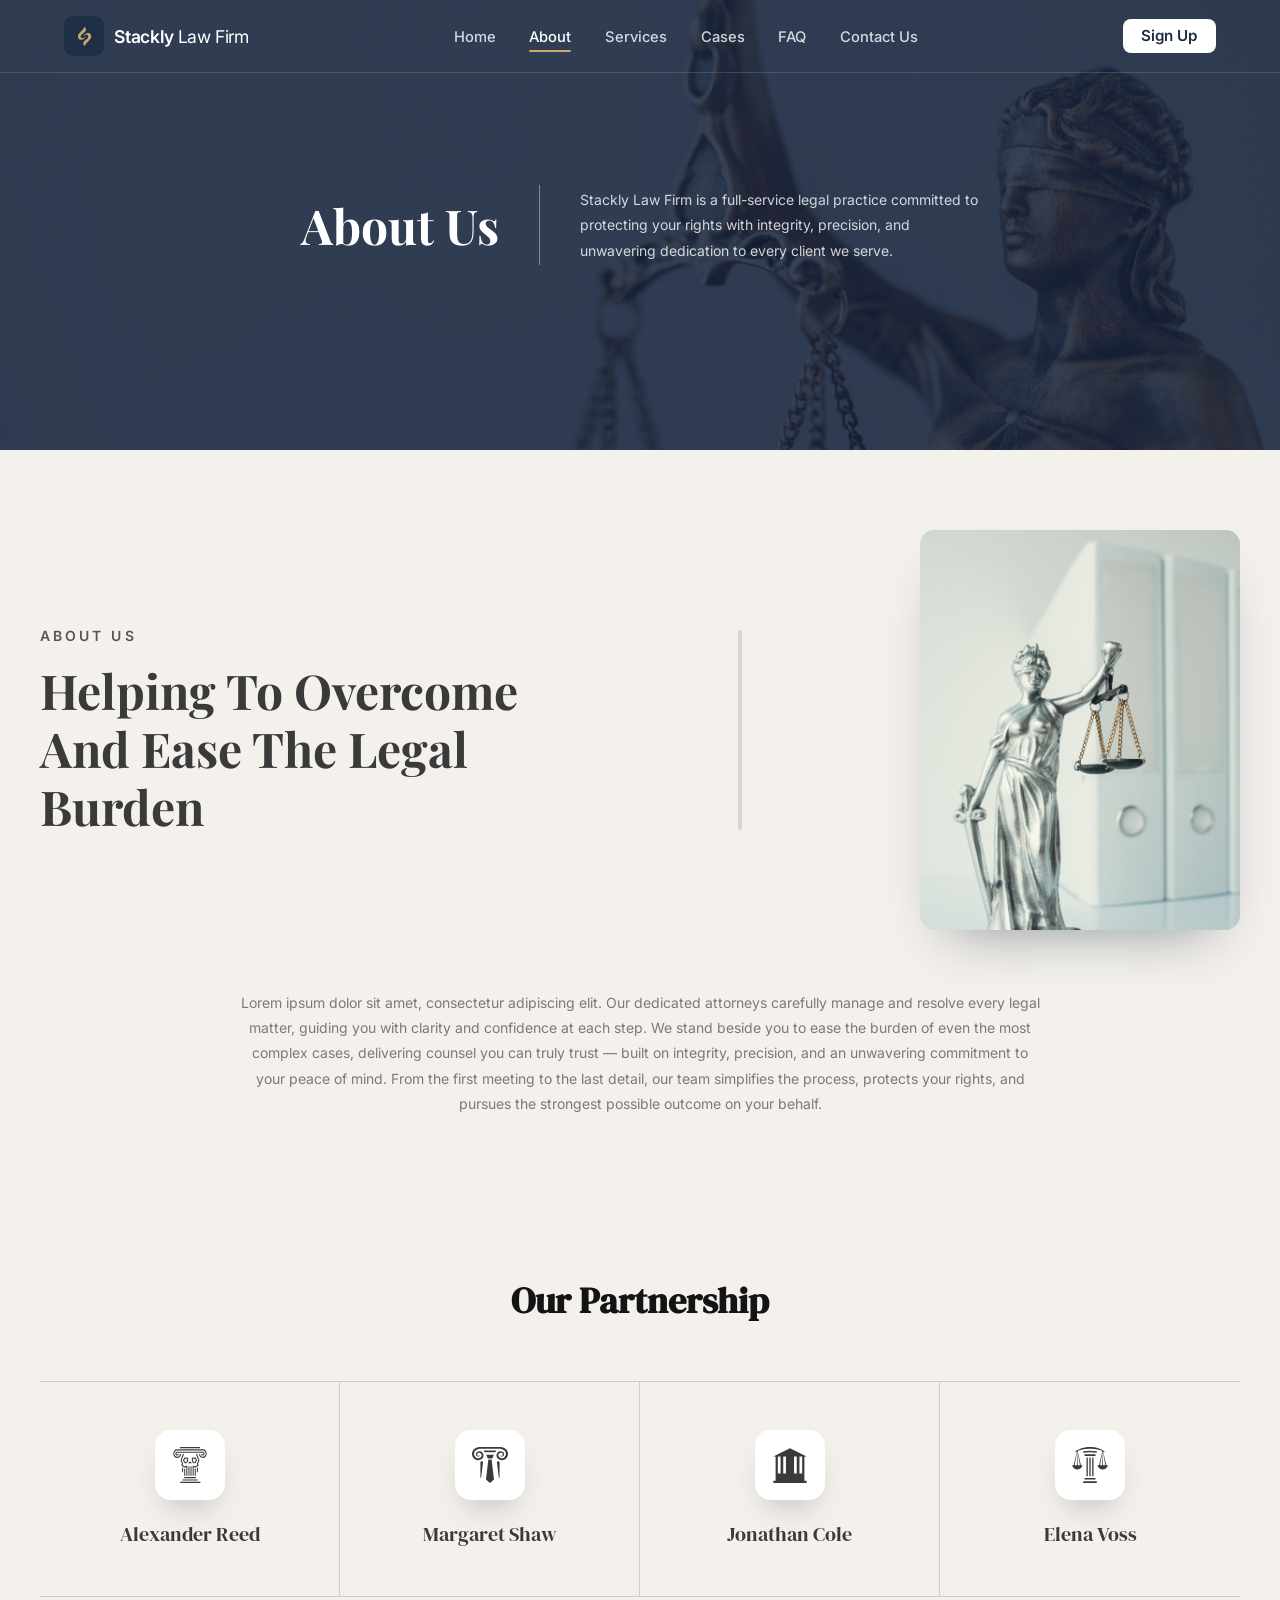
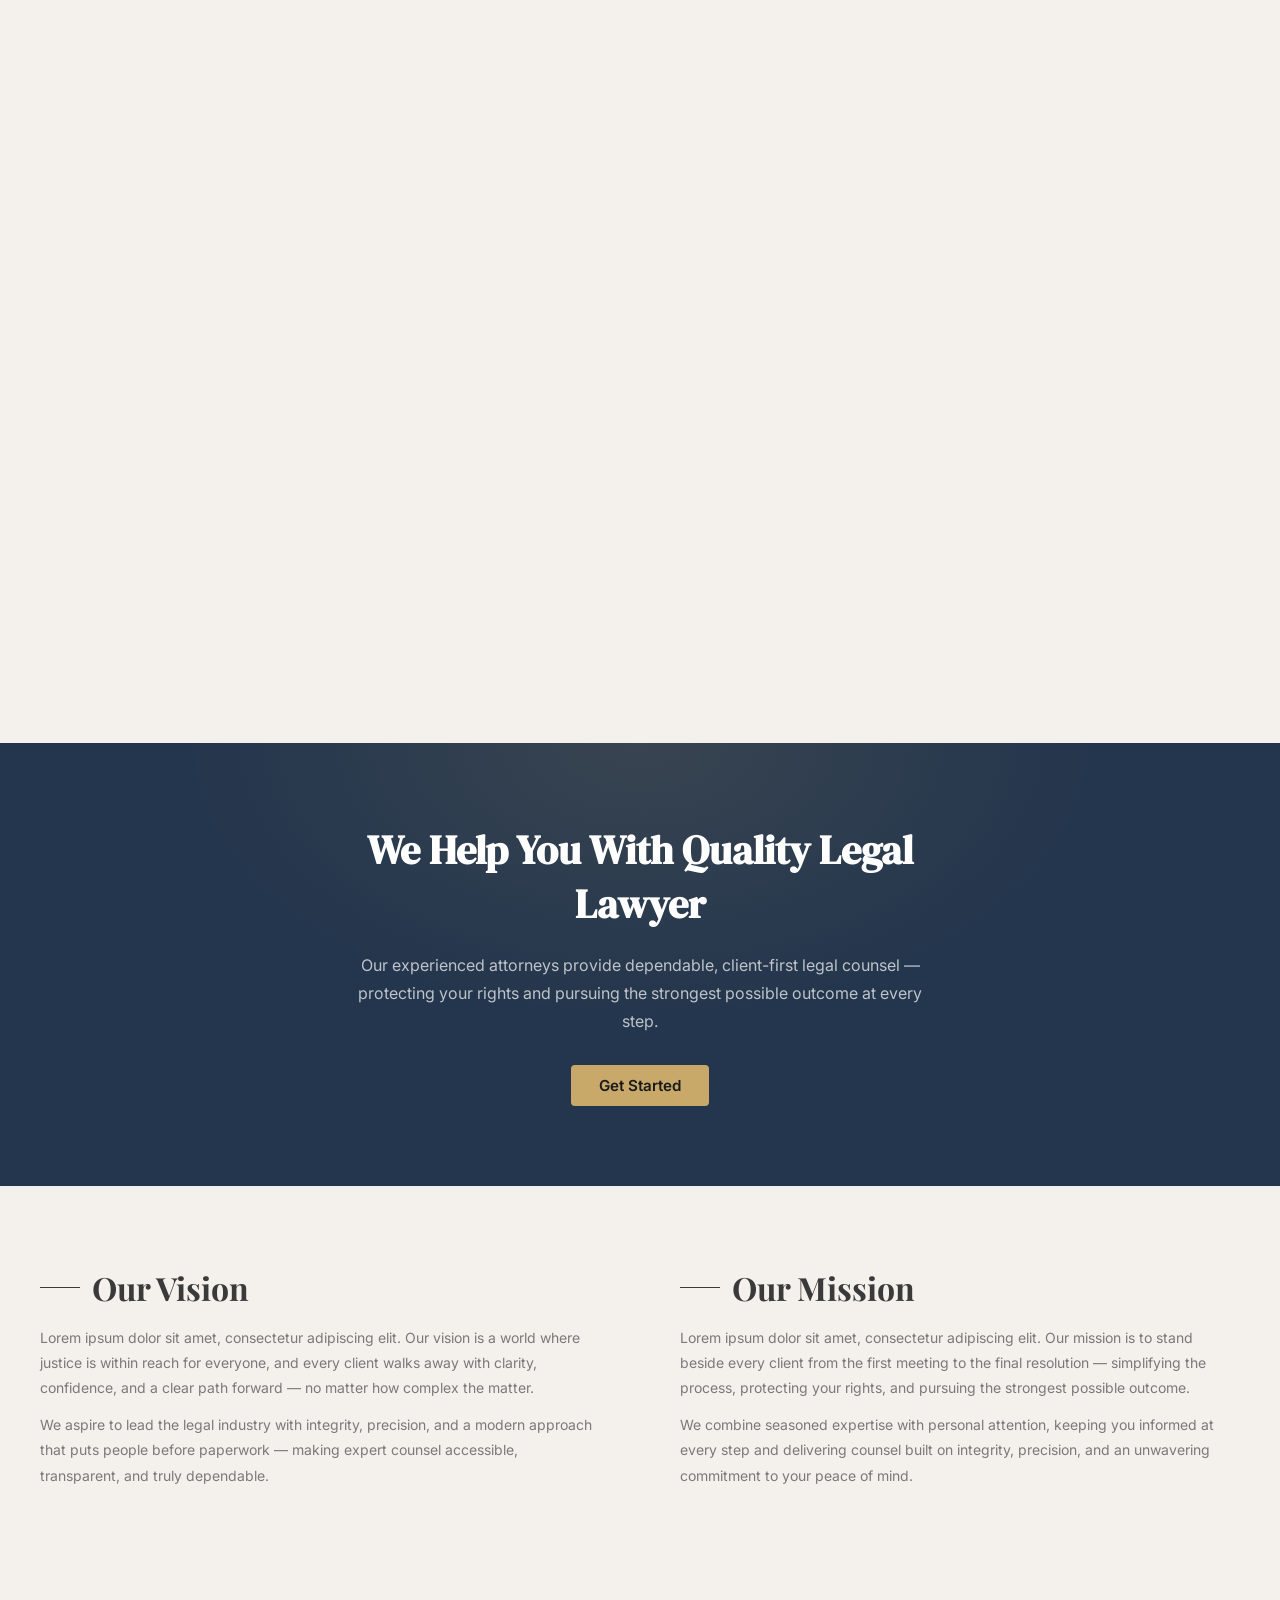
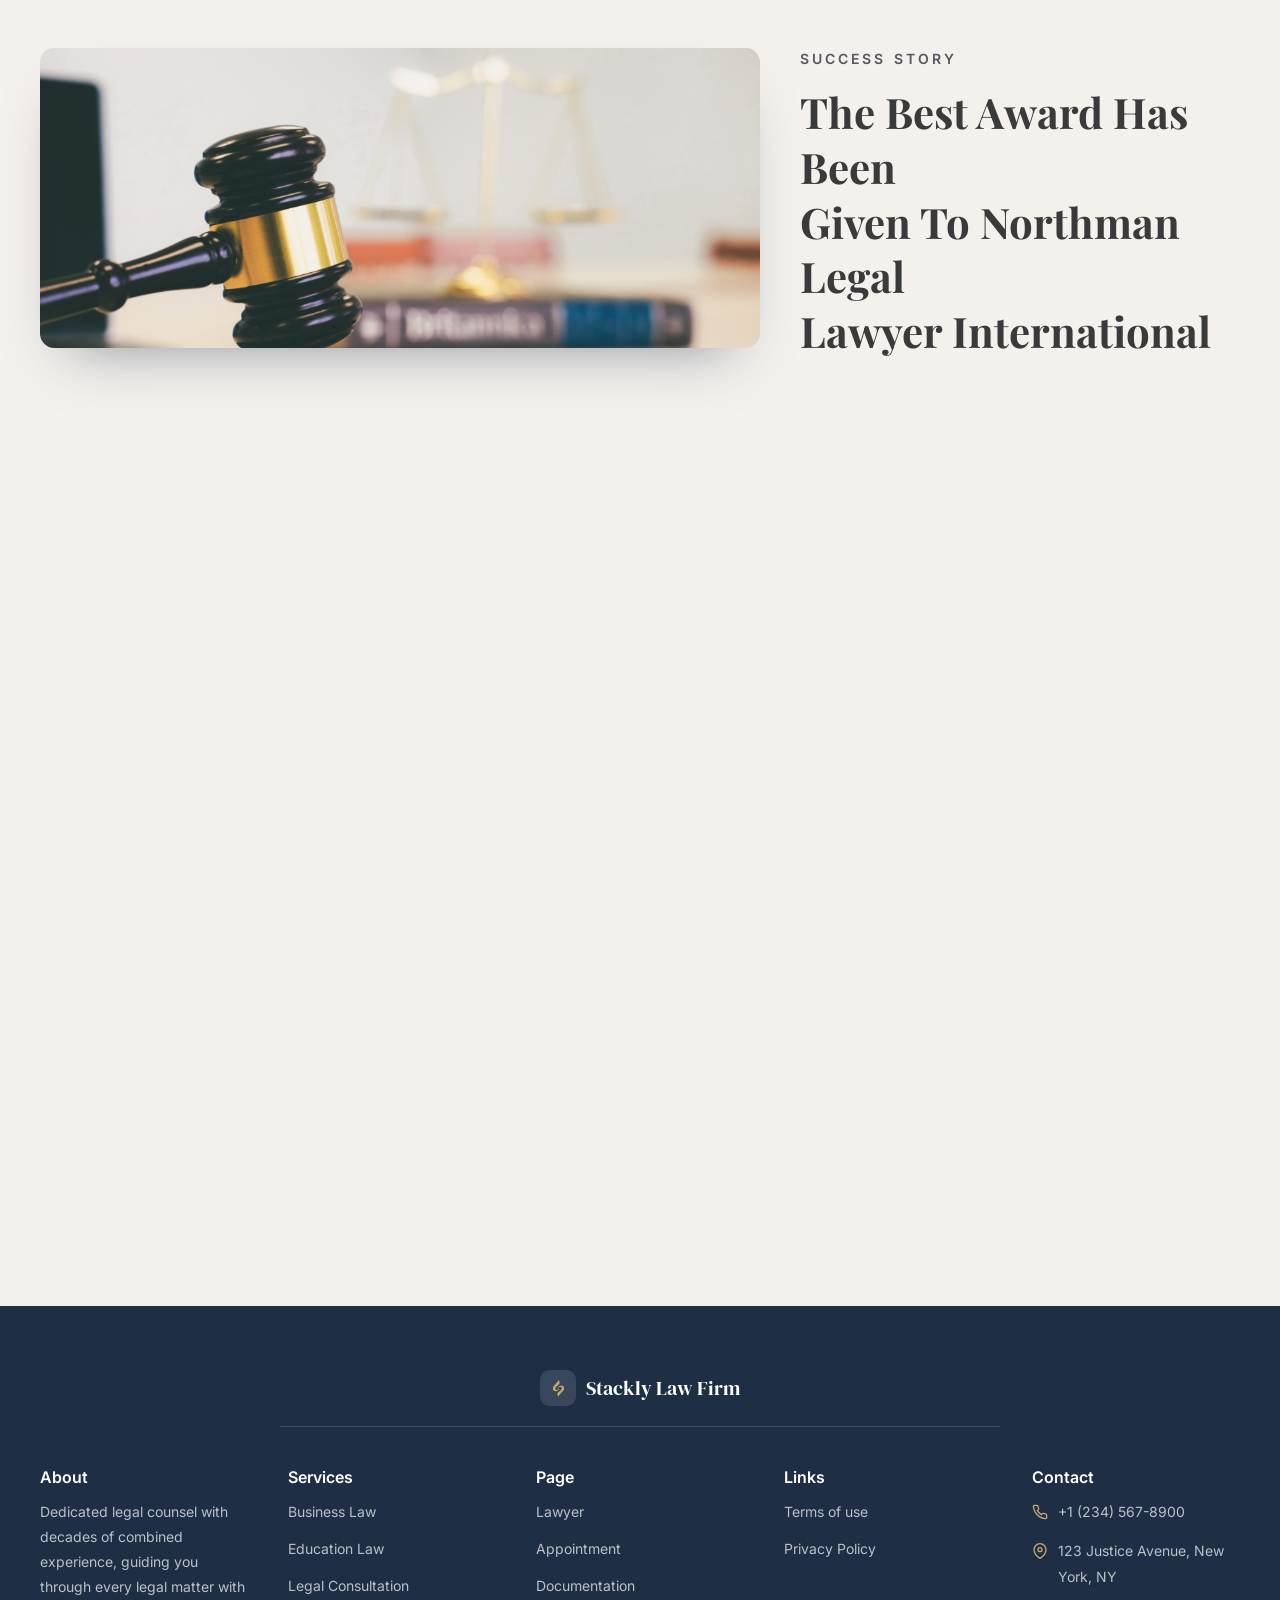
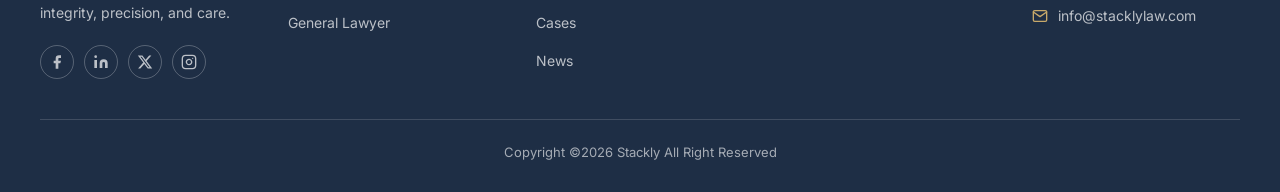
==== about.html @ 325bd368 "first commit" ====
<!DOCTYPE html>
<html lang="en">
  <head>
    <meta charset="UTF-8" />
    <meta name="viewport" content="width=device-width, initial-scale=1.0" />
    <title>About Us | Stackly Law Firm</title>
    <meta
      name="description"
      content="Learn more about Stackly Law Firm — dedicated legal counsel protecting your rights with integrity and precision."
    />
    <link rel="preconnect" href="https://fonts.googleapis.com" />
    <link rel="preconnect" href="https://fonts.gstatic.com" crossorigin />
    <link
      href="https://fonts.googleapis.com/css2?family=DM+Serif+Display&family=Inter:wght@400;500;600&family=Playfair+Display:wght@700&display=swap"
      rel="stylesheet"
    />
    <link rel="stylesheet" href="styles.css" />
  </head>
  <body>
    <section class="about-hero">
      <header class="navbar about-nav" id="navbar">
        <nav class="nav-inner" aria-label="Main navigation">
          <a href="index.html" class="brand">
            <span class="brand-icon" aria-hidden="true">
              <span class="logo-img"></span>
            </span>
            <span class="brand-text"
              >Stackly <span class="brand-text-light">Law Firm</span></span
            >
          </a>

          <ul class="nav-links">
            <li><a href="index.html" class="nav-link">Home</a></li>
            <li><a href="about.html" class="nav-link is-active">About</a></li>
            <li>
              <a href="services.html" class="nav-link">Services</a>
            </li>
            <li><a href="cases.html" class="nav-link">Cases</a></li>
            <li><a href="faq.html" class="nav-link">FAQ</a></li>
            <li>
              <a href="contact.html" class="nav-link">Contact Us</a>
            </li>
          </ul>

          <div class="nav-actions">
            <a href="signup.html" class="btn btn-cta about-nav-btn"
              ><span class="btn-label">Sign Up</span></a
            >
            <button
              class="nav-toggle about-toggle"
              id="navToggle"
              aria-label="Open menu"
              aria-expanded="false"
              aria-controls="fullscreenMenu"
            >
              <span></span>
              <span></span>
              <span></span>
            </button>
          </div>
        </nav>
      </header>

      <!-- Premium Fullscreen Mobile Menu -->
      <div class="fs-menu" id="fullscreenMenu" aria-hidden="true" role="dialog" aria-label="Navigation menu">
        <div class="fs-menu__backdrop"></div>
        <div class="fs-menu__panel">
          <div class="fs-menu__header">
            <a href="index.html" class="fs-menu__brand">
              <span class="brand-icon" aria-hidden="true">
                <span class="logo-img"></span>
              </span>
              <span class="brand-text">Stackly <span class="brand-text-light">Law Firm</span></span>
            </a>
            <button class="fs-menu__close" id="fsMenuClose" aria-label="Close menu">
              <svg viewBox="0 0 24 24" fill="none" stroke="currentColor" stroke-width="1.8" stroke-linecap="round" stroke-linejoin="round" aria-hidden="true">
                <line x1="18" y1="6" x2="6" y2="18"/>
                <line x1="6" y1="6" x2="18" y2="18"/>
              </svg>
            </button>
          </div>

          <nav class="fs-menu__nav" aria-label="Mobile navigation">
            <ul class="fs-menu__links">
              <li><a href="index.html" class="fs-menu__link" data-index="0">Home</a></li>
              <li><a href="about.html" class="fs-menu__link is-active" data-index="1">About</a></li>
              <li><a href="services.html" class="fs-menu__link" data-index="2">Services</a></li>
              <li><a href="cases.html" class="fs-menu__link" data-index="3">Cases</a></li>
              <li><a href="faq.html" class="fs-menu__link" data-index="4">FAQ</a></li>
              <li><a href="contact.html" class="fs-menu__link" data-index="5">Contact</a></li>
            </ul>
          </nav>

          <div class="fs-menu__bottom">
            <a href="contact.html" class="fs-menu__cta">
              <span class="fs-menu__cta-text">Get Consultation</span>
              <svg viewBox="0 0 24 24" fill="none" stroke="currentColor" stroke-width="2" stroke-linecap="round" stroke-linejoin="round" aria-hidden="true">
                <line x1="4" y1="12" x2="20" y2="12"/>
                <polyline points="13 5 20 12 13 19"/>
              </svg>
            </a>

            <div class="fs-menu__info">
              <div class="fs-menu__info-block">
                <span class="fs-menu__info-label">Location</span>
                <span class="fs-menu__info-value">Stackly, Salem, Tamil Nadu</span>
              </div>
              <div class="fs-menu__info-block">
                <span class="fs-menu__info-label">Email</span>
                <a href="mailto:info@stackly.com" class="fs-menu__info-value fs-menu__info-link">info@stackly.com</a>
              </div>
              <div class="fs-menu__info-block">
                <span class="fs-menu__info-label">Working Hours</span>
                <span class="fs-menu__info-value">Mon – Sat : 9:00 AM – 7:00 PM</span>
                <span class="fs-menu__info-value fs-menu__info-muted">Sunday : Closed</span>
              </div>
            </div>

            <div class="fs-menu__social">
              <a href="404.html" class="fs-menu__social-link" aria-label="LinkedIn">
                <svg viewBox="0 0 24 24" fill="currentColor"><path d="M20.447 20.452h-3.554v-5.569c0-1.328-.027-3.037-1.852-3.037-1.853 0-2.136 1.445-2.136 2.939v5.667H9.351V9h3.414v1.561h.046c.477-.9 1.637-1.85 3.37-1.85 3.601 0 4.267 2.37 4.267 5.455v6.286zM5.337 7.433a2.062 2.062 0 01-2.063-2.065 2.064 2.064 0 112.063 2.065zm1.782 13.019H3.555V9h3.564v11.452zM22.225 0H1.771C.792 0 0 .774 0 1.729v20.542C0 23.227.792 24 1.771 24h20.451C23.2 24 24 23.227 24 22.271V1.729C24 .774 23.2 0 22.222 0h.003z"/></svg>
              </a>
              <a href="404.html" class="fs-menu__social-link" aria-label="Instagram">
                <svg viewBox="0 0 24 24" fill="currentColor"><path d="M12 2.163c3.204 0 3.584.012 4.85.07 3.252.148 4.771 1.691 4.919 4.919.058 1.265.069 1.645.069 4.849 0 3.205-.012 3.584-.069 4.849-.149 3.225-1.664 4.771-4.919 4.919-1.266.058-1.644.07-4.85.07-3.204 0-3.584-.012-4.849-.07-3.26-.149-4.771-1.699-4.919-4.92-.058-1.265-.07-1.644-.07-4.849 0-3.204.013-3.583.07-4.849.149-3.227 1.664-4.771 4.919-4.919 1.266-.057 1.645-.069 4.849-.069zM12 0C8.741 0 8.333.014 7.053.072 2.695.272.273 2.69.073 7.052.014 8.333 0 8.741 0 12c0 3.259.014 3.668.072 4.948.2 4.358 2.618 6.78 6.98 6.98C8.333 23.986 8.741 24 12 24c3.259 0 3.668-.014 4.948-.072 4.354-.2 6.782-2.618 6.979-6.98.059-1.28.073-1.689.073-4.948 0-3.259-.014-3.667-.072-4.947-.196-4.354-2.617-6.78-6.979-6.98C15.668.014 15.259 0 12 0zm0 5.838a6.162 6.162 0 100 12.324 6.162 6.162 0 000-12.324zM12 16a4 4 0 110-8 4 4 0 010 8zm6.406-11.845a1.44 1.44 0 100 2.881 1.44 1.44 0 000-2.881z"/></svg>
              </a>
              <a href="404.html" class="fs-menu__social-link" aria-label="Twitter">
                <svg viewBox="0 0 24 24" fill="currentColor"><path d="M18.244 2.25h3.308l-7.227 8.26 8.502 11.24H16.17l-5.214-6.817L4.99 21.75H1.68l7.73-8.835L1.254 2.25H8.08l4.713 6.231zm-1.161 17.52h1.833L7.084 4.126H5.117z"/></svg>
              </a>
              <a href="404.html" class="fs-menu__social-link" aria-label="Facebook">
                <svg viewBox="0 0 24 24" fill="currentColor"><path d="M24 12.073c0-6.627-5.373-12-12-12s-12 5.373-12 12c0 5.99 4.388 10.954 10.125 11.854v-8.385H7.078v-3.47h3.047V9.43c0-3.007 1.792-4.669 4.533-4.669 1.312 0 2.686.235 2.686.235v2.953H15.83c-1.491 0-1.956.925-1.956 1.874v2.25h3.328l-.532 3.47h-2.796v8.385C19.612 23.027 24 18.062 24 12.073z"/></svg>
              </a>
            </div>
          </div>
        </div>
      </div>
      </header>

      <div class="about-hero-content">
        <div class="about-hero-inner">
          <h1 class="about-hero-title">About Us</h1>

          <span class="about-hero-divider" aria-hidden="true"></span>

          <p class="about-hero-text">
            Stackly Law Firm is a full-service legal practice committed to
            protecting your rights with integrity, precision, and unwavering
            dedication to every client we serve.
          </p>
        </div>
      </div>
    </section>

    <section class="about-page">
      <div class="about-page-container">
        <div class="about-page-top">
          <div class="about-page-left">
            <span class="about-page-label reveal">About Us</span>
            <h2 class="about-page-title reveal">
              Helping To Overcome And Ease The Legal Burden
            </h2>
          </div>

          <span class="about-page-divider" aria-hidden="true"></span>

          <figure class="about-page-image reveal">
            <img
              src="images/home-about-img.jpg"
              alt="Lady Justice statue holding scales and a sword"
            />
          </figure>
        </div>

        <p class="about-page-text reveal">
          Lorem ipsum dolor sit amet, consectetur adipiscing elit. Our dedicated
          attorneys carefully manage and resolve every legal matter, guiding you
          with clarity and confidence at each step. We stand beside you to ease
          the burden of even the most complex cases, delivering counsel you can
          truly trust — built on integrity, precision, and an unwavering
          commitment to your peace of mind. From the first meeting to the last
          detail, our team simplifies the process, protects your rights, and
          pursues the strongest possible outcome on your behalf.
</p>
      </div>
    </section>


    <section class="partners" id="partners">
        <div class="partners-container">
          <h2 class="partners-title reveal">Our Partnership</h2>

          <div class="partners-grid">
            <div class="partner reveal">
              <div class="partner-icon">
                <div class="icon-wrapper">
<svg viewBox="0 0 160 172" xmlns="http://www.w3.org/2000/svg" aria-hidden="true">
                  <path d="M66.0846 66.1913L66.1853 56.5403L56.5136 56.0471L51.7586 63.2648L56.7139 72.706H60.9311L66.0846 66.1913ZM89.0167 67.2502L88.8512 51.3821L105.918 50.5118L114.092 62.9218L106.113 78.1281H96.8281L89.6124 69.0075L89.0167 67.2502ZM93.8151 56.5403L93.9153 66.1913L99.0698 72.7054H103.292L108.244 63.2695L103.487 56.0471L93.8151 56.5403ZM84.4793 80.1718L80.0002 75.4486L75.5216 80.1724L72.1138 76.2754L78.2968 69.7548H81.7035L87.8876 76.2748L84.4793 80.1718ZM113.565 32.9377C114.99 36.6921 118.17 45.0266 121.583 53.6409C126.479 65.9974 124.422 68.9486 120.299 74.8611C119.891 75.4456 119.475 76.0414 119.364 76.2047C116.56 80.3186 120.883 84.7536 120.896 84.766L120.434 89.0549L105.503 98.6505L97.5561 95.3357V137.057H92.6281V91.4168L95.9582 88.8858L105.039 92.6721L115.484 85.9593C113.731 83.0229 111.959 78.0657 115.437 72.9641C115.976 72.1721 116.193 71.8615 116.391 71.5786C119.342 67.3457 120.814 65.2331 117.078 55.8007C112.312 43.7743 108.249 32.9689 108.237 32.9377H113.565ZM37.1526 32.9377C36.1268 50.3745 16.7615 58.4956 5.45607 46.0584C-6.18197 33.2547 1.99792 11.1448 18.6732 11.1448V16.5675C6.36935 16.5675 0.403293 32.8328 8.94153 42.2256C17.1445 51.2502 31.1956 45.5587 32.2096 32.9377H37.1526ZM127.79 32.9377C128.805 45.5587 142.856 51.2502 151.059 42.2256C159.597 32.8333 153.632 16.5675 141.327 16.5675V11.1448C158.003 11.1448 166.182 33.2559 154.543 46.0584C143.239 58.4956 123.874 50.3739 122.848 32.9377H127.79ZM47.1119 120.793H42.1839V99.5651H47.1119V120.793ZM117.817 120.793H112.889V99.5651H117.817V120.793ZM57.2421 137.057H52.3136V103.431H57.2421V137.057ZM107.687 137.057H102.758V103.431H107.687V137.057ZM67.3728 91.4168V137.057H62.4437V95.3357L54.4963 98.6505L39.5667 89.0549L39.1045 84.766C39.1162 84.7536 43.44 80.318 40.6359 76.2047C40.5239 76.0414 40.1093 75.4456 39.7012 74.8611C35.5793 68.9486 33.5214 65.9974 38.4178 53.6409C41.8309 45.0266 45.0111 36.6921 46.4348 32.9377H51.7629C51.7511 32.9689 47.6882 43.7743 42.9226 55.8007C39.1853 65.2331 40.6589 67.3457 43.6098 71.5786C43.8075 71.8615 44.0233 72.1721 44.5633 72.9641C48.0412 78.0657 46.2698 83.0229 44.5167 85.9593L54.9607 92.6721L64.0416 88.8858L67.3728 91.4168ZM77.503 137.057H72.5739V91.4168H77.503V137.057ZM87.4259 137.057H82.4974V91.4168H87.4259V137.057ZM79.9996 22.2902H141.398C148.885 22.2902 152.712 32.293 147.376 38.173L147.381 38.1777C142.446 43.6069 134.012 40.4571 133.027 32.9377H138.084C138.968 35.5848 142.068 36.3556 143.896 34.3443C144.182 34.3443 146.074 31.2458 143.896 28.8497C143.258 28.1467 142.373 27.7117 141.398 27.7117L18.6014 27.7129C13.9515 27.7129 13.9515 35.4817 18.6014 35.4817C20.1039 35.4817 21.4136 34.4445 21.9166 32.9377H26.9736C25.987 40.4571 17.5548 43.6069 12.6198 38.1777C7.30191 32.3283 11.0906 22.2902 18.6014 22.2902H79.9996ZM82.4642 154.861H116.658V160.284H43.342V154.861H82.4642ZM80.0002 11.1448H141.327V16.5675H18.6732V11.1448H80.0002ZM82.4642 143.715H107.687V149.138H52.3141V143.715H82.4642ZM80.0002 -9.15527e-05H128.239V5.42264H31.7618V-9.15527e-05H80.0002ZM33.2182 171.428H129.696V166.006H81.4577H33.2182V171.428ZM71.1218 53.9827L70.9831 67.2502L70.3863 69.0075L63.1717 78.1281H53.8819L45.9045 62.926L54.0823 50.5118L71.1486 51.3821L71.1218 53.9827Z" fill="#3A3A38"/>
                </svg>
                </div>
              </div>
              <span class="partner-name">Alexander Reed</span>
            </div>

            <div class="partner reveal">
              <div class="partner-icon">
                <div class="icon-wrapper">
<svg viewBox="0 0 160 160" fill="none" xmlns="http://www.w3.org/2000/svg" aria-hidden="true">
                  <path d="M69.4641 49.7867C76.4687 50.8527 84.0615 50.8501 91.0651 49.7792L97.0792 34.3441L63.4377 34.3559L69.4641 49.7867ZM87.1589 55.8965L97.7769 144.529L79.9506 160L62.1156 144.542L72.6736 55.8318C75.1704 56.0823 77.7078 56.2227 80.2673 56.2219C82.5859 56.221 84.8879 56.1042 87.1589 55.8965Z" fill="#3A3A38"/>
                  <path d="M55.9658 23.2432H103.927L108.51 15.9674H51.3831L55.9658 23.2432ZM158.889 22.996C156.601 15.1856 150.974 8.89674 143.693 4.83307C140.059 2.80627 136.066 1.3755 131.926 0.63826C130.445 0.374298 128.953 0.20784 127.449 0.120422C126.822 0.0842743 125.178 0.00608826 124.924 0.00105286V0.000198364H35.0738L35.073 0.00105286C34.8198 0.00608826 33.1776 0.0842743 32.5506 0.120422C31.0477 0.20784 29.5545 0.374298 28.0737 0.63826C23.9338 1.3755 19.9403 2.80627 16.3075 4.83307C9.02509 8.89674 3.39817 15.1856 1.11125 22.996C-1.09278 30.5215 0.0229016 38.7505 4.09228 45.5287C8.2128 52.3925 15.4202 57.3313 23.6974 58.3998C31.4463 59.4001 39.5251 56.8404 44.9933 51.4863C50.2348 46.3542 52.3162 39.0254 50.3485 32.0935C48.477 25.4969 43.0371 19.9193 35.8191 18.7348C29.2123 17.6512 22.1372 20.3657 18.8987 26.1098C16.9433 29.5791 16.7211 33.8874 18.7937 37.3593C20.704 40.5604 24.3448 42.8781 28.2995 42.5469C30.3439 42.3762 32.3803 41.5516 33.7879 40.1048C34.1839 39.6971 34.5288 39.244 34.8066 38.7556C35.0042 38.4067 35.1197 38.3327 34.7705 38.1226C34.363 37.8779 34.1169 37.5989 33.7121 37.8864C33.2297 38.2293 32.779 38.6253 32.2745 38.9372C31.4843 39.4247 30.3897 39.6256 29.4646 39.6593C27.496 39.7299 25.8097 38.9111 24.4603 37.5871C22.9645 36.0899 22.3595 33.3906 23.0315 31.3251C23.663 29.3858 25.1412 27.744 26.9483 26.6982C29.0262 25.4961 31.546 25.1556 33.9149 25.623C36.0087 26.0358 37.9199 27.2161 39.2535 28.4426C40.4926 29.7523 41.4848 31.1822 42.0969 32.8576C43.4348 36.5228 42.8713 40.6748 40.49 43.8364C38.0963 47.0141 34.2254 49.1384 30.2116 49.8058C25.9385 50.5154 21.4731 49.6032 17.9117 47.2402C14.6397 45.0697 12.1437 41.8492 10.7026 38.3227C7.81945 31.2671 9.26058 22.9935 14.3257 17.1712C18.2522 12.6586 23.7856 9.73402 29.7195 8.40329C32.1501 7.85771 34.6514 7.65343 37.1482 7.65343H122.851C125.348 7.65343 127.849 7.85771 130.28 8.40329C136.214 9.73402 141.748 12.6586 145.674 17.1712C150.739 22.9935 152.18 31.2671 149.297 38.3227C147.857 41.8492 145.361 45.0697 142.089 47.2402C138.526 49.6032 134.061 50.5154 129.789 49.8058C125.774 49.1384 121.903 47.0141 119.509 43.8364C117.129 40.6748 116.565 36.5228 117.903 32.8576C118.515 31.1822 119.508 29.7523 120.747 28.4426C122.079 27.2161 123.991 26.0358 126.085 25.623C128.453 25.1556 130.974 25.4961 133.051 26.6982C134.858 27.744 136.336 29.3858 136.968 31.3251C137.64 33.3906 137.035 36.0899 135.54 37.5871C134.19 38.9111 132.504 39.7299 130.535 39.6593C129.61 39.6256 128.515 39.4247 127.726 38.9372C127.22 38.6253 126.77 38.2293 126.287 37.8864C125.882 37.5989 125.636 37.8779 125.229 38.1226C124.88 38.3327 124.995 38.4067 125.193 38.7556C125.471 39.244 125.815 39.6971 126.212 40.1048C127.619 41.5516 129.655 42.3762 131.7 42.5469C135.655 42.8781 139.295 40.5604 141.207 37.3593C143.279 33.8874 143.057 29.5791 141.101 26.1098C137.862 20.3657 130.787 17.6512 124.181 18.7348C116.962 19.9193 111.522 25.4969 109.651 32.0935C107.684 39.0254 109.765 46.3542 115.006 51.4863C120.474 56.8404 128.553 59.4001 136.302 58.3998C144.579 57.3313 151.787 52.3925 155.907 45.5287C159.976 38.7505 161.093 30.5215 158.889 22.996ZM49.1094 69.1684C49.1094 66.0757 46.4794 63.5689 43.2355 63.5689C39.9908 63.5689 37.3608 66.0757 37.3608 69.1684V136.725H40.4618L49.1094 69.1684ZM110.782 69.1684C110.782 66.0757 113.413 63.5689 116.657 63.5689C119.902 63.5689 122.532 66.0757 122.532 69.1684V136.725H119.431L110.782 69.1684Z" fill="#3A3A38"/>
                </svg>
                </div>
              </div>
              <span class="partner-name">Margaret Shaw</span>
            </div>

            <div class="partner reveal">
              <div class="partner-icon">
                <div class="icon-wrapper">
<svg viewBox="0 0 160 160" fill="none" xmlns="http://www.w3.org/2000/svg" aria-hidden="true">
                  <path fill-rule="evenodd" fill="#3A3A38" d="M80 6L6 42L154 42Z M16 42L144 42L144 150L16 150Z M26 42L38 42L38 118L26 118Z M50 42L62 42L62 118L50 118Z M98 42L110 42L110 118L98 118Z M122 42L134 42L134 118L122 118Z M6 150L154 150L154 160L6 160Z"/>
                </svg>
                </div>
              </div>
              <span class="partner-name">Jonathan Cole</span>
            </div>

            <div class="partner reveal">
              <div class="partner-icon">
                <div class="icon-wrapper">
<svg viewBox="0 0 160 160" fill="none" xmlns="http://www.w3.org/2000/svg" aria-hidden="true">
                  <path d="M80 16.1938C69.6675 16.1938 59.5495 16.9824 49.9116 18.4815V25.7753C59.5235 24.2625 69.6455 23.467 80 23.467C90.3545 23.467 100.477 24.2625 110.088 25.7753V18.4815C100.451 16.9824 90.3332 16.1938 80 16.1938ZM110.088 152.513H49.9116V160H110.088V152.513ZM104.509 137.479H55.4901V144.966H104.509V137.479ZM55.4901 39.5461H104.509V32.0592H55.4901V39.5461ZM95.5774 47.093H89.7664V129.932H95.5774V47.093ZM82.9052 47.093H77.0942V129.932H82.9052V47.093ZM70.233 129.932H64.422V47.093H70.233V129.932Z" fill="#3A3A38"/>
                  <path d="M138.178 80.6964L136.87 22.2778C137.097 22.2924 137.323 22.2907 137.547 22.265L148.205 80.9692C144.913 80.8053 141.563 80.7221 138.178 80.6964ZM124.606 80.9692L135.338 21.8574C135.535 21.9552 135.733 22.0341 135.932 22.0976L134.62 80.6964C131.24 80.7221 127.894 80.8053 124.606 80.9692ZM25.3804 80.6964L24.0683 22.0976C24.2675 22.0341 24.4653 21.9552 24.6617 21.8574L35.3939 80.9692C32.1064 80.8053 28.7604 80.7221 25.3804 80.6964ZM11.7951 80.9692L22.4533 22.265C22.677 22.2907 22.9028 22.2924 23.1299 22.2778L21.8219 80.6964C18.4372 80.7221 15.0872 80.8053 11.7951 80.9692ZM152.501 81.2361L138.816 21.902C139.691 21.4944 140.473 20.7745 141.058 19.7979C142.834 20.5659 144.604 21.3665 146.365 22.2083C146.469 21.9355 146.837 21.2438 146.771 20.9959C146.656 20.5574 145.392 19.8975 145.103 19.6718C137.39 13.6359 128.74 9.43898 120.034 6.47939C110.719 3.31301 101.188 1.3737 91.5799 0.526756C72.496 -1.15511 53.0205 1.11284 34.7199 8.44958C30.2882 10.2259 25.8699 12.3479 21.6933 14.966C19.8012 16.1519 17.9071 17.3618 16.0888 18.7288C15.2423 19.3646 14.4112 20.0399 13.5773 20.7041C13.0978 21.086 13.1564 21.0628 13.4328 21.7158C13.7358 22.4314 13.9017 22.0719 14.5091 21.7819C15.4475 21.3348 16.3772 20.8568 17.323 20.4364C17.8518 20.2021 18.3819 19.9764 18.9114 19.7465C19.5002 20.7487 20.294 21.4867 21.1838 21.902L7.49929 81.2361C4.96978 81.4094 2.46091 81.6077 0 81.8591C5.12962 92.6334 13.7771 99.729 23.6015 99.729C33.4251 99.729 42.0726 92.6334 47.2022 81.8591C44.732 81.6068 42.2138 81.4086 39.675 81.2353L25.808 21.0542C27.0228 19.9138 27.7567 18.1341 27.8413 16.242C30.8017 15.226 33.7901 14.3293 36.7858 13.5458C55.4255 8.67012 74.6319 7.29545 93.6046 8.70101C103.211 9.41238 112.771 10.8986 122.214 13.2927C125.569 14.1431 128.881 15.1599 132.161 16.3106C132.261 18.177 132.992 19.9275 134.192 21.0542L120.325 81.2353C117.786 81.4086 115.268 81.6068 112.798 81.8591C117.927 92.6334 126.575 99.729 136.399 99.729C146.223 99.729 154.87 92.6334 160 81.8591C157.539 81.6077 155.03 81.4094 152.501 81.2361Z" fill="#3A3A38"/>
                </svg>
                </div>
              </div>
              <span class="partner-name">Elena Voss</span>
            </div>
          </div>
        </div>
      </section>

    <section class="welcome">
      <div class="welcome-container">
        <div class="welcome-top">
          <figure class="welcome-image reveal">
            <img
              src="images/about-welcome-img.jpg"
              alt="Lady Justice statue holding a set of scales and a sword"
            />
          </figure>

          <div class="welcome-content">
            <span class="welcome-label reveal">Welcome Message</span>
            <h2 class="welcome-title reveal">
              Hello People,<br />Welcome To Northman
            </h2>
          </div>
        </div>

        <p class="welcome-text reveal">
          Lorem ipsum dolor sit amet, consectetur adipiscing elit. Our dedicated
          attorneys carefully manage and resolve every legal matter, guiding you
          with clarity and confidence at each step. We stand beside you to ease
          the burden of even the most complex cases, delivering counsel you can
          truly trust — built on integrity, precision, and an unwavering
commitment to your peace of mind.
        </p>
      </div>
    </section>


    <section class="cta">
        <div class="cta-container">
          <h2 class="cta-title">We Help You With Quality Legal Lawyer</h2>
          <p class="cta-desc">
            Our experienced attorneys provide dependable, client-first legal
            counsel — protecting your rights and pursuing the strongest possible
            outcome at every step.
          </p>
          <a href="404.html" class="btn cta-btn"><span class="btn-label">Get Started</span></a>
        </div>
      </section>

    <section class="vision">
      <div class="vision-container">
        <div class="vision-grid">
          <div class="vision-col reveal-left">
            <div class="vision-header">
              <span class="vision-line" aria-hidden="true"></span>
              <h2 class="vision-title">Our Vision</h2>
            </div>
            <p class="vision-text">
              Lorem ipsum dolor sit amet, consectetur adipiscing elit. Our
              vision is a world where justice is within reach for everyone,
              and every client walks away with clarity, confidence, and a
              clear path forward — no matter how complex the matter.
            </p>
            <p class="vision-text">
              We aspire to lead the legal industry with integrity, precision,
              and a modern approach that puts people before paperwork — making
              expert counsel accessible, transparent, and truly dependable.
            </p>
          </div>

          <div class="vision-col reveal-right">
            <div class="vision-header">
              <span class="vision-line" aria-hidden="true"></span>
              <h2 class="vision-title">Our Mission</h2>
            </div>
            <p class="vision-text">
              Lorem ipsum dolor sit amet, consectetur adipiscing elit. Our
              mission is to stand beside every client from the first meeting
              to the final resolution — simplifying the process, protecting
              your rights, and pursuing the strongest possible outcome.
            </p>
            <p class="vision-text">
              We combine seasoned expertise with personal attention, keeping
              you informed at every step and delivering counsel built on
              integrity, precision, and an unwavering commitment to your peace
              of mind.
            </p>
          </div>
        </div>
      </div>
    </section>

    <section class="success">
      <div class="success-container">
        <div class="success-top">
          <figure class="success-image reveal">
            <img
              src="images/about-success.jpg"
              alt="Judge gravel memorial statue"
            />
          </figure>

          <div class="success-content">
            <span class="success-label reveal">Success Story</span>
            <h2 class="success-title reveal">
              The Best Award Has Been<br />Given To Northman Legal<br />Lawyer
              International
            </h2>
          </div>
        </div>

        <div class="success-bottom">
          <div class="success-text">
            <p class="success-para reveal">
              Lorem ipsum dolor sit amet, consectetur adipiscing elit. Our firm
              has been consistently recognized for outstanding legal counsel,
              earning national and international awards across corporate,
              commercial, and civil litigation practice areas.
            </p>
            <p class="success-para reveal">
              Every honour reflects the dedication of our attorneys and the
              trust of the clients we serve — a commitment to excellence that
              continues to define everything we do.
            </p>
            <span class="success-author reveal">
              Denny S - Lead International Legal
            </span>
          </div>

          <figure class="success-portrait reveal">
            <img
              src="images/about-success-2.jpg"
              alt="Lady Justice statue holding scales and a sword"
            />
          </figure>
        </div>
      </div>
    </section>

    <section class="testimonials">
      <div class="testimonials-container">
        <div class="testimonials-top">
          <div class="testimonials-heading">
            <span class="testimonials-label reveal">Testimonials</span>
            <h2 class="testimonials-title reveal">
              Our Happy Client Say<br />About Us
            </h2>
          </div>

          <figure class="testimonials-image reveal">
            <img
              src="images/test-pillar.jpg"
              alt="Judge gravel memorial statue"
            />
          </figure>
        </div>

        <div class="testimonial reveal">
          <figure class="testimonial-avatar">
            <img
              src="images/test-person.jpg"
              alt="Johantan G portrait"
            />
          </figure>

          <div class="testimonial-content">
            <span class="testimonial-quote" aria-hidden="true">&rdquo;</span>
            <p class="testimonial-text">
              Lorem ipsum dolor sit amet, consectetur adipiscing elit. The team
              guided me through every step of my case with clarity and genuine
              care — professional, responsive, and truly dedicated to achieving
              the best outcome. I could not recommend them more highly.
            </p>
            <div class="testimonial-meta">
              <span class="testimonial-name">Johantan G</span>
              <div class="testimonial-rating">
                <span class="testimonial-stars" aria-hidden="true"
                  >&starf;&starf;&starf;&starf;&star;</span
                >
                <span class="testimonial-review">4.8 / 5 - 322 Reviewed</span>
              </div>
            </div>
          </div>
        </div>
      </div>
    </section>

    <footer class="footer">
      <div class="footer-container">
        <div class="footer-head">
          <a href="index.html" class="footer-brand">
            <span class="footer-brand-icon" aria-hidden="true">
              <span class="logo-img"></span>
            </span>
            Stackly Law Firm
          </a>
          <span class="footer-divider" aria-hidden="true"></span>
        </div>

        <div class="footer-grid">
          <div class="footer-col footer-about">
            <h3 class="footer-title">About</h3>
            <p class="footer-about-text">
              Dedicated legal counsel with decades of combined experience,
              guiding you through every legal matter with integrity, precision,
              and care.
            </p>
            <ul class="footer-social">
              <li>
                <a href="404.html" class="footer-social-link" aria-label="Facebook">
                  <svg viewBox="0 0 24 24" fill="currentColor" aria-hidden="true">
                    <path d="M18 2h-3a5 5 0 0 0-5 5v3H7v4h3v8h4v-8h3l1-4h-4V7a1 1 0 0 1 1-1h3z" />
                  </svg>
                </a>
              </li>
              <li>
                <a href="404.html" class="footer-social-link" aria-label="LinkedIn">
                  <svg viewBox="0 0 24 24" fill="currentColor" aria-hidden="true">
                    <path d="M16 8a6 6 0 0 1 6 6v7h-4v-7a2 2 0 0 0-2-2 2 2 0 0 0-2 2v7h-4v-7a6 6 0 0 1 6-6z" />
                    <rect x="2" y="9" width="4" height="12" />
                    <circle cx="4" cy="4" r="2" />
                  </svg>
                </a>
              </li>
              <li>
                <a href="404.html" class="footer-social-link" aria-label="Twitter">
                  <svg viewBox="0 0 24 24" fill="currentColor" aria-hidden="true">
                    <path d="M18.244 2.25h3.308l-7.227 8.26 8.502 11.24H16.17l-5.214-6.817L4.99 21.75H1.68l7.73-8.835L1.254 2.25H8.08l4.713 6.231zm-1.161 17.52h1.833L7.084 4.126H5.117z" />
                  </svg>
                </a>
              </li>
              <li>
                <a href="404.html" class="footer-social-link" aria-label="Instagram">
                  <svg viewBox="0 0 24 24" fill="none" stroke="currentColor" stroke-width="2" stroke-linecap="round" stroke-linejoin="round" aria-hidden="true">
                    <rect x="2" y="2" width="20" height="20" rx="5" ry="5" />
                    <path d="M16 11.37A4 4 0 1 1 12.63 8 4 4 0 0 1 16 11.37z" />
                    <line x1="17.5" y1="6.5" x2="17.51" y2="6.5" />
                  </svg>
                </a>
              </li>
            </ul>
          </div>

          <div class="footer-col">
            <h3 class="footer-title">Services</h3>
            <ul class="footer-links">
              <li><a href="404.html" class="footer-link">Business Law</a></li>
              <li><a href="404.html" class="footer-link">Education Law</a></li>
              <li><a href="404.html" class="footer-link">Legal Consultation</a></li>
              <li><a href="404.html" class="footer-link">General Lawyer</a></li>
            </ul>
          </div>

          <div class="footer-col">
            <h3 class="footer-title">Page</h3>
            <ul class="footer-links">
              <li><a href="404.html" class="footer-link">Lawyer</a></li>
              <li><a href="404.html" class="footer-link">Appointment</a></li>
              <li><a href="404.html" class="footer-link">Documentation</a></li>
              <li><a href="404.html" class="footer-link">Cases</a></li>
              <li><a href="404.html" class="footer-link">News</a></li>
            </ul>
          </div>

          <div class="footer-col">
            <h3 class="footer-title">Links</h3>
            <ul class="footer-links">
              <li><a href="404.html" class="footer-link">Terms of use</a></li>
              <li><a href="404.html" class="footer-link">Privacy Policy</a></li>
            </ul>
          </div>

          <div class="footer-col footer-contact">
            <h3 class="footer-title">Contact</h3>
            <ul class="footer-contact-list">
              <li class="footer-contact-item">
                <svg viewBox="0 0 24 24" fill="none" stroke="currentColor" stroke-width="2" stroke-linecap="round" stroke-linejoin="round" aria-hidden="true">
                  <path d="M22 16.92v3a2 2 0 0 1-2.18 2 19.79 19.79 0 0 1-8.63-3.07 19.5 19.5 0 0 1-6-6 19.79 19.79 0 0 1-3.07-8.67A2 2 0 0 1 4.11 2h3a2 2 0 0 1 2 1.72 12.84 12.84 0 0 0 .7 2.81 2 2 0 0 1-.45 2.11L8.09 9.91a16 16 0 0 0 6 6l1.27-1.27a2 2 0 0 1 2.11-.45 12.84 12.84 0 0 0 2.81.7A2 2 0 0 1 22 16.92z" />
                </svg>
                <a href="404.html" class="footer-link">+1 (234) 567-8900</a>
              </li>
              <li class="footer-contact-item">
                <svg viewBox="0 0 24 24" fill="none" stroke="currentColor" stroke-width="2" stroke-linecap="round" stroke-linejoin="round" aria-hidden="true">
                  <path d="M21 10c0 7-9 13-9 13s-9-6-9-13a9 9 0 0 1 18 0z" />
                  <circle cx="12" cy="10" r="3" />
                </svg>
                <a href="404.html" class="footer-link">123 Justice Avenue, New York, NY</a>
              </li>
              <li class="footer-contact-item">
                <svg viewBox="0 0 24 24" fill="none" stroke="currentColor" stroke-width="2" stroke-linecap="round" stroke-linejoin="round" aria-hidden="true">
                  <path d="M4 4h16c1.1 0 2 .9 2 2v12c0 1.1-.9 2-2 2H4c-1.1 0-2-.9-2-2V6c0-1.1.9-2 2-2z" />
                  <polyline points="22,6 12,13 2,6" />
                </svg>
                <a href="404.html" class="footer-link">info@stacklylaw.com</a>
              </li>
            </ul>
          </div>
        </div>

        <div class="footer-bottom">
          <span class="footer-bottom-divider" aria-hidden="true"></span>
          <p class="footer-copy">Copyright &copy;2026 Stackly All Right Reserved</p>
        </div>
      </div>
    </footer>
    <script src="script.js"></script>
  </body>
</html>
---- styles.css ----
/* ============================================================
   Stackly Law Firm — Styles
   Premium animations: entrance reveals, Ken Burns, gold shimmer,
   shine sweeps, parallax, sticky navbar blur
   ============================================================ */

:root {
  --navy: #1e2e45;
  --navy-dark: #162338;
  --gold: #c8a96a;
  --gold-light: #e3c88f;
  --cream: #faf9f7;
  --cream-dark: #efeae2;
  --hero-bg: #f4f1ec;
  --cta: #e8832a;
  --cta-dark: #d4741f;
  --text: #141414;
  --muted: #56565c;

  --font-serif: "DM Serif Display", Georgia, "Times New Roman", serif;
  --font-sans: "Inter", system-ui, -apple-system, "Segoe UI", sans-serif;

  --ease-premium: cubic-bezier(0.22, 1, 0.36, 1);
  --nav-h: 72px;
}

*,
*::before,
*::after {
  margin: 0;
  padding: 0;
  box-sizing: border-box;
}

html {
  scroll-behavior: smooth;
}

body {
  font-family: var(--font-sans);
  background: #e8e9e1;
  color: var(--text);
  -webkit-font-smoothing: antialiased;
  overflow-x: hidden;
  overflow-wrap: break-word;
  word-wrap: break-word;
}

a {
  text-decoration: none;
  color: inherit;
}

ul {
  list-style: none;
}

img {
  display: block;
  max-width: 100%;
}

/* ============================================================
   Buttons
   ============================================================ */

.btn {
  position: relative;
  display: inline-flex;
  align-items: center;
  justify-content: center;
  gap: 0.6rem;
  border: none;
  cursor: pointer;
  font-family: var(--font-sans);
  font-weight: 600;
  font-size: 0.95rem;
  line-height: 1;
  border-radius: 0.55rem;
  overflow: hidden;
  white-space: nowrap;
  transition:
    background 0.35s var(--ease-premium),
    box-shadow 0.35s var(--ease-premium),
    transform 0.35s var(--ease-premium),
    color 0.35s var(--ease-premium);
}

.btn svg {
  width: 1rem;
  height: 1rem;
  transition: transform 0.35s var(--ease-premium);
  position: relative;
  z-index: 1;
}

.btn-label {
  position: relative;
  z-index: 1;
}

.btn-primary {
  background: #1e2e45;
  color: #fff;
  padding: 1.05rem 1.6rem;
  border-radius: 0.7rem;
  border: 1px solid rgba(200, 169, 106, 0.35);
  background-image: linear-gradient(
    120deg,
    rgba(255, 255, 255, 0.14),
    rgba(255, 255, 255, 0) 45%
  );
  box-shadow:
    0 12px 30px -14px rgba(30, 46, 69, 0.7),
    inset 0 1px 0 rgba(255, 255, 255, 0.12);
  transition:
    transform 0.4s var(--ease-premium),
    box-shadow 0.4s var(--ease-premium),
    border-color 0.4s var(--ease-premium),
    background-color 0.4s var(--ease-premium);
}

.btn-primary::before {
  content: "";
  position: absolute;
  inset: 0;
  background: linear-gradient(
    180deg,
    rgba(255, 255, 255, 0.16),
    transparent 55%
  );
  opacity: 0.5;
  transition: opacity 0.4s var(--ease-premium);
  pointer-events: none;
}

.btn-primary:hover {
  background-color: var(--navy-dark);
  transform: translateY(-3px) scale(1.02);
  border-color: rgba(200, 169, 106, 0.6);
  box-shadow:
    0 24px 46px -18px rgba(30, 46, 69, 0.8),
    0 0 0 4px rgba(200, 169, 106, 0.22),
    inset 0 1px 0 rgba(255, 255, 255, 0.16);
}

.btn-primary:hover::before {
  opacity: 1;
}

.btn-primary:active {
  transform: translateY(-1px) scale(0.99);
  transition-duration: 0.12s;
}

.btn-primary:hover svg {
  transform: translateX(5px);
}

.btn-primary::after {
  content: "";
  position: absolute;
  top: 0;
  left: -80%;
  width: 50%;
  height: 100%;
  background: linear-gradient(
    120deg,
    transparent,
    rgba(255, 255, 255, 0.4),
    transparent
  );
  transform: skewX(-22deg);
  transition: left 0.7s var(--ease-premium);
}

.btn-primary:hover::after {
  left: 140%;
}

/* click ripple */
.btn-ripple {
  position: absolute;
  border-radius: 50%;
  background: rgba(255, 255, 255, 0.45);
  transform: scale(0);
  animation: ripple 0.7s var(--ease-premium) forwards;
  pointer-events: none;
  z-index: 0;
}

@keyframes ripple {
  to {
    transform: scale(4);
    opacity: 0;
  }
}

.btn-cta {
  background: #1e2e45;
  color: #fff;
  padding: 0.68rem 1.25rem;
  border: 1px solid rgba(200, 169, 106, 0.35);
  box-shadow:
    0 10px 24px -12px rgba(30, 46, 69, 0.6),
    inset 0 1px 0 rgba(255, 255, 255, 0.1);
}

.btn-cta:hover {
  background: var(--navy-dark);
  transform: translateY(-2px);
  border-color: rgba(200, 169, 106, 0.6);
  box-shadow:
    0 16px 30px -14px rgba(30, 46, 69, 0.7),
    0 0 0 3px rgba(200, 169, 106, 0.2);
}

/* ============================================================
   Navbar
   ============================================================ */

.navbar {
  position: sticky;
  top: 0;
  z-index: 100;
  background: rgba(250, 249, 247, 0.9);
  -webkit-backdrop-filter: blur(14px);
  backdrop-filter: blur(14px);
  border-bottom: 1px solid var(--cream-dark);
  animation: slideDown 0.9s var(--ease-premium) both;
  transition: box-shadow 0.4s var(--ease-premium);
}

.navbar.scrolled {
  box-shadow:
    0 1px 0 rgba(11, 31, 58, 0.04),
    0 18px 40px -24px rgba(11, 31, 58, 0.28);
}

.nav-inner {
  max-width: 1200px;
  margin: 0 auto;
  height: var(--nav-h);
  padding: 0 1.5rem;
  display: flex;
  align-items: center;
  justify-content: space-between;
  gap: 2rem;
  min-width: 0;
}

.brand {
  display: inline-flex;
  align-items: center;
  gap: 0.65rem;
}

.brand-icon {
  display: grid;
  place-items: center;
  width: 40px;
  height: 40px;
  border-radius: 0.6rem;
  background: var(--navy);
  color: var(--gold);
  transition: transform 0.4s var(--ease-premium);
}

.brand:hover .brand-icon {
  transform: rotate(-8deg) scale(1.06);
}

.brand-icon svg {
  width: 20px;
  height: 20px;
}

.logo-img {
  width: 26px;
  height: 26px;
  background-color: var(--gold);
  -webkit-mask: url("images/logo-icon.png") center / contain no-repeat;
  mask: url("images/logo-icon.png") center / contain no-repeat;
}

.brand-text {
  font-weight: 600;
  font-size: 1.1rem;
  letter-spacing: -0.02em;
  color: var(--navy);
}

.brand-text-light {
  font-weight: 400;
  color: var(--navy);
}

.nav-links {
  display: none;
  align-items: center;
  gap: 2.1rem;
}

.nav-link {
  position: relative;
  font-size: 0.92rem;
  font-weight: 500;
  color: var(--muted);
  padding: 0.35rem 0;
  transition: color 0.3s var(--ease-premium);
}

.nav-link::after {
  content: "";
  position: absolute;
  left: 0;
  bottom: 0;
  width: 100%;
  height: 2px;
  border-radius: 2px;
  background: var(--gold);
  transform: scaleX(0);
  transform-origin: left;
  transition: transform 0.4s var(--ease-premium);
}

.nav-link:hover,
.nav-link.is-active {
  color: var(--navy);
}

.nav-link:hover::after,
.nav-link.is-active::after {
  transform: scaleX(1);
}

.nav-actions {
  display: flex;
  align-items: center;
  gap: 0.9rem;
}

/* Hamburger */
.nav-toggle {
  display: grid;
  place-content: center;
  width: 42px;
  height: 42px;
  border: 1px solid var(--cream-dark);
  border-radius: 0.6rem;
  background: transparent;
  cursor: pointer;
  padding: 0;
}

.nav-toggle span {
  display: block;
  width: 18px;
  height: 2px;
  margin: 2.5px auto;
  border-radius: 2px;
  background: var(--navy);
  transition:
    transform 0.4s var(--ease-premium),
    opacity 0.3s;
}

.nav-toggle[aria-expanded="true"] span:nth-child(1) {
  transform: translateY(7px) rotate(45deg);
}

.nav-toggle[aria-expanded="true"] span:nth-child(2) {
  opacity: 0;
  transform: translateX(-8px);
}

.nav-toggle[aria-expanded="true"] span:nth-child(3) {
  transform: translateY(-7px) rotate(-45deg);
}

/* ============================================================
   Fullscreen Mobile Menu — Premium Legal Navigation
   ============================================================ */

/* Lock body scroll when menu is open */
body.fs-menu-open {
  overflow: hidden;
}

/* Backdrop overlay */
.fs-menu__backdrop {
  position: fixed;
  inset: 0;
  background: rgba(22, 35, 56, 0.6);
  -webkit-backdrop-filter: blur(6px);
  backdrop-filter: blur(6px);
  opacity: 0;
  visibility: hidden;
  transition:
    opacity 0.45s var(--ease-premium),
    visibility 0.45s;
  z-index: 998;
}

/* Main panel — slides from right */
.fs-menu {
  position: fixed;
  inset: 0;
  z-index: 999;
  pointer-events: none;
}

.fs-menu[aria-hidden="false"] {
  pointer-events: auto;
}

.fs-menu[aria-hidden="false"] .fs-menu__backdrop {
  opacity: 1;
  visibility: visible;
}

.fs-menu__panel {
  position: absolute;
  inset: 0;
  left: auto;
  width: 100%;
  max-width: 420px;
  background: var(--navy);
  display: flex;
  flex-direction: column;
  transform: translateX(100%);
  opacity: 0;
  z-index: 999;
  transition:
    transform 0.5s var(--ease-premium),
    opacity 0.4s var(--ease-premium);
  overflow-y: auto;
  -webkit-overflow-scrolling: touch;
}

.fs-menu[aria-hidden="false"] .fs-menu__panel {
  transform: translateX(0);
  opacity: 1;
}

/* Header: logo + close */
.fs-menu__header {
  display: flex;
  align-items: center;
  justify-content: space-between;
  padding: 1.25rem 1.75rem;
  border-bottom: 1px solid rgba(255, 255, 255, 0.08);
  flex-shrink: 0;
}

.fs-menu__brand {
  display: inline-flex;
  align-items: center;
  gap: 0.65rem;
}

.fs-menu__brand .brand-icon {
  background: rgba(255, 255, 255, 0.1);
  border: 1px solid rgba(200, 169, 106, 0.25);
}

.fs-menu__brand .brand-text {
  color: #fff;
  font-size: 1.05rem;
}

.fs-menu__brand .brand-text-light {
  color: rgba(255, 255, 255, 0.6);
}

.fs-menu__close {
  display: grid;
  place-items: center;
  width: 44px;
  height: 44px;
  border: 1px solid rgba(255, 255, 255, 0.12);
  border-radius: 0.6rem;
  background: transparent;
  color: #fff;
  cursor: pointer;
  transition:
    background 0.3s var(--ease-premium),
    border-color 0.3s var(--ease-premium),
    transform 0.3s var(--ease-premium);
}

.fs-menu__close svg {
  width: 20px;
  height: 20px;
}

.fs-menu__close:hover {
  background: rgba(255, 255, 255, 0.08);
  border-color: rgba(200, 169, 106, 0.4);
  transform: rotate(90deg);
}

.fs-menu__close:focus-visible {
  outline: 2px solid var(--gold);
  outline-offset: 2px;
}

/* Navigation links */
.fs-menu__nav {
  flex: 1;
  display: flex;
  align-items: center;
  padding: 2rem 1.75rem;
}

.fs-menu__links {
  width: 100%;
}

.fs-menu__link {
  display: block;
  font-family: var(--font-serif);
  font-size: clamp(1.75rem, 5vw, 2.3rem);
  font-weight: 400;
  color: rgba(255, 255, 255, 0.7);
  padding: 0.6rem 0;
  position: relative;
  transition:
    color 0.35s var(--ease-premium),
    transform 0.35s var(--ease-premium);
  opacity: 0;
  transform: translateX(30px);
}

.fs-menu[aria-hidden="false"] .fs-menu__link {
  opacity: 1;
  transform: translateX(0);
}

/* Stagger delay via data-index */
.fs-menu[aria-hidden="false"] .fs-menu__link[data-index="0"] { transition-delay: 0.12s; }
.fs-menu[aria-hidden="false"] .fs-menu__link[data-index="1"] { transition-delay: 0.17s; }
.fs-menu[aria-hidden="false"] .fs-menu__link[data-index="2"] { transition-delay: 0.22s; }
.fs-menu[aria-hidden="false"] .fs-menu__link[data-index="3"] { transition-delay: 0.27s; }
.fs-menu[aria-hidden="false"] .fs-menu__link[data-index="4"] { transition-delay: 0.32s; }
.fs-menu[aria-hidden="false"] .fs-menu__link[data-index="5"] { transition-delay: 0.37s; }

/* Underline animation */
.fs-menu__link::after {
  content: "";
  position: absolute;
  left: 0;
  bottom: 0.15em;
  width: 0;
  height: 2px;
  background: var(--gold);
  border-radius: 2px;
  transition:
    width 0.4s var(--ease-premium),
    background 0.3s var(--ease-premium);
}

.fs-menu__link:hover,
.fs-menu__link:focus-visible {
  color: var(--gold);
  transform: translateX(6px);
}

.fs-menu__link:hover::after,
.fs-menu__link:focus-visible::after {
  width: 100%;
}

.fs-menu__link.is-active {
  color: var(--gold);
}

.fs-menu__link.is-active::after {
  width: 60%;
  background: var(--gold);
}

.fs-menu__link:focus-visible {
  outline: 2px solid var(--gold);
  outline-offset: 6px;
  border-radius: 2px;
}

/* Bottom section: CTA + info + social */
.fs-menu__bottom {
  flex-shrink: 0;
  padding: 1.5rem 1.75rem 2rem;
  border-top: 1px solid rgba(255, 255, 255, 0.08);
  display: flex;
  flex-direction: column;
  gap: 1.25rem;
}

/* CTA Button */
.fs-menu__cta {
  display: inline-flex;
  align-items: center;
  justify-content: center;
  gap: 0.6rem;
  width: 100%;
  padding: 1rem 1.5rem;
  background: var(--gold);
  color: var(--navy-dark);
  font-family: var(--font-sans);
  font-weight: 600;
  font-size: 0.95rem;
  letter-spacing: 0.01em;
  border-radius: 0.65rem;
  border: none;
  cursor: pointer;
  transition:
    background 0.35s var(--ease-premium),
    transform 0.35s var(--ease-premium),
    box-shadow 0.35s var(--ease-premium);
}

.fs-menu__cta svg {
  width: 18px;
  height: 18px;
  transition: transform 0.35s var(--ease-premium);
}

.fs-menu__cta:hover {
  background: var(--gold-light);
  transform: translateY(-2px);
  box-shadow:
    0 8px 24px -6px rgba(200, 169, 106, 0.5),
    0 0 0 3px rgba(200, 169, 106, 0.15);
}

.fs-menu__cta:hover svg {
  transform: translateX(4px);
}

.fs-menu__cta:focus-visible {
  outline: 2px solid #fff;
  outline-offset: 3px;
}

.fs-menu__cta:active {
  transform: translateY(0);
  transition-duration: 0.12s;
}

/* Contact info blocks */
.fs-menu__info {
  display: flex;
  flex-direction: column;
  gap: 0.75rem;
}

.fs-menu__info-block {
  display: flex;
  flex-direction: column;
  gap: 0.15rem;
}

.fs-menu__info-label {
  font-size: 0.68rem;
  font-weight: 600;
  text-transform: uppercase;
  letter-spacing: 0.1em;
  color: var(--gold);
  opacity: 0.8;
}

.fs-menu__info-value {
  font-size: 0.82rem;
  color: rgba(255, 255, 255, 0.65);
  line-height: 1.5;
}

.fs-menu__info-link {
  transition: color 0.3s var(--ease-premium);
}

.fs-menu__info-link:hover {
  color: var(--gold);
}

.fs-menu__info-muted {
  opacity: 0.5;
}

/* Social icons */
.fs-menu__social {
  display: flex;
  align-items: center;
  gap: 0.6rem;
  padding-top: 0.5rem;
}

.fs-menu__social-link {
  display: grid;
  place-items: center;
  width: 40px;
  height: 40px;
  border-radius: 0.55rem;
  border: 1px solid rgba(255, 255, 255, 0.1);
  color: rgba(255, 255, 255, 0.5);
  transition:
    color 0.3s var(--ease-premium),
    background 0.3s var(--ease-premium),
    border-color 0.3s var(--ease-premium),
    transform 0.3s var(--ease-premium);
}

.fs-menu__social-link svg {
  width: 16px;
  height: 16px;
}

.fs-menu__social-link:hover {
  color: var(--gold);
  background: rgba(200, 169, 106, 0.1);
  border-color: rgba(200, 169, 106, 0.3);
  transform: translateY(-2px);
}

.fs-menu__social-link:focus-visible {
  outline: 2px solid var(--gold);
  outline-offset: 2px;
}

/* ============================================================
   Hero
   ============================================================ */

.hero {
  position: relative;
  background: var(--hero-bg);
  min-height: 100vh;
  display: flex;
  align-items: center;
  overflow: hidden;
}

/* soft gold glow in the background */
.hero::before {
  content: "";
  position: absolute;
  inset: 0;
  background: radial-gradient(
    700px 500px at 78% 30%,
    rgba(200, 169, 106, 0.14),
    transparent 65%
  );
  pointer-events: none;
}

.hero-container {
  position: relative;
  max-width: 1200px;
  margin: 0 auto;
  width: 100%;
  padding: 0 1.5rem;
  min-width: 0;
}

/* text layered above the image */
.hero-content {
  position: relative;
  z-index: 2;
  max-width: 620px;
  padding: 5rem 0;
}

.hero-eyebrow {
  display: inline-flex;
  align-items: center;
  gap: 0.75rem;
  font-size: 0.75rem;
  font-weight: 600;
  letter-spacing: 0.3em;
  text-transform: uppercase;
  color: var(--gold);
  animation: fadeUp 0.9s 0.1s var(--ease-premium) both;
}

.eyebrow-line {
  width: 2.5rem;
  height: 1px;
  background: var(--gold);
  position: relative;
  overflow: hidden;
}

.eyebrow-line::after {
  content: "";
  position: absolute;
  inset: 0;
  background: rgba(255, 255, 255, 0.7);
  transform: translateX(-100%);
  animation: lineScan 2.6s 1s ease-in-out infinite;
}

.hero-title {
  font-family: var(--font-serif);
  font-weight: 400;
  font-style: normal;
  font-size: clamp(2.6rem, 5vw, 3.5rem);
  line-height: 1.15;
  letter-spacing: 0;
  text-transform: capitalize;
  color: var(--text);
  margin-top: 1.4rem;
  animation: fadeUp 1s 0.25s var(--ease-premium) both;
}

.gold {
  background: linear-gradient(
    110deg,
    #c8a96a 25%,
    #ecd9a8 45%,
    #c8a96a 65%
  );
  background-size: 200% auto;
  -webkit-background-clip: text;
  background-clip: text;
  color: transparent;
  animation: shimmer 5s linear infinite;
}

.hero-sub {
  font-size: 1.12rem;
  line-height: 1.75;
  color: var(--muted);
  max-width: 30rem;
  margin-top: 1.4rem;
  animation: fadeUp 1s 0.4s var(--ease-premium) both;
}

.hero-content .btn-primary {
  margin-top: 2.5rem;
  animation: fadeUp 1s 0.55s var(--ease-premium) both;
}

/* image — layered, positioned to the right behind the text */
.hero-image {
  position: absolute;
  right: 0;
  top: 50%;
  transform: translateY(-50%);
  width: 60%;
  height: 80%;
  overflow: hidden;
  z-index: 1;
  animation: slideInRight 1.2s 0.2s var(--ease-premium) both;
}

.hero-image::after {
  content: "";
  position: absolute;
  inset: 0;
  box-shadow: inset 0 -80px 80px -40px rgba(8, 20, 38, 0.35);
  pointer-events: none;
}

.hero-image img {
  width: 100%;
  height: 100%;
  object-fit: cover;
  object-position: top;
}

/* ============================================================
   About
   ============================================================ */

.about {
  background: var(--hero-bg);
  padding: 5rem 1.5rem;
}

.about-container {
  max-width: 1200px;
  margin: 0 auto;
  min-width: 0;
}

.about-top {
  display: flex;
  align-items: center;
  gap: 3rem;
}

.about-image {
  flex: 0 0 42%;
  height: 460px;
  margin: 0;
  border-radius: 1rem;
  overflow: hidden;
  box-shadow:
    0 30px 60px -30px rgba(30, 46, 69, 0.4),
    inset 0 -60px 60px -40px rgba(8, 20, 38, 0.35);
}

.about-image img {
  width: 100%;
  height: 100%;
  object-fit: cover;
  display: block;
}

.about-divider {
  flex: 0 0 2px;
  height: 460px;
  background: #ccc;
}

.about-text {
  flex: 1;
  min-width: 0;
  width: 100%;
}

.about-label {
  display: inline-block;
  font-size: 0.875rem;
  font-weight: 600;
  letter-spacing: 0.22em;
  text-transform: uppercase;
  color: var(--muted);
}

.about-title {
  font-family: var(--font-serif);
  font-size: clamp(2.25rem, 4.2vw, 3rem);
  line-height: 1.15;
  font-weight: 600;
  color: #3a3a3a;
  margin-top: 1.1rem;
}

.about-bottom {
  margin-top: 4rem;
  display: flex;
  flex-direction: column;
  align-items: center;
  text-align: center;
}

.about-para {
  max-width: 720px;
  font-size: 1.05rem;
  line-height: 1.85;
  color: #7a7a7a;
}

.about-btn {
  margin-top: 2.5rem;
}

/* stagger the about reveals */
.about-image.reveal {
  transition-delay: 0.05s;
}

.about-label.reveal {
  transition-delay: 0.12s;
}

.about-title.reveal {
  transition-delay: 0.2s;
}

.about-para.reveal {
  transition-delay: 0.1s;
}

.about-btn.reveal {
  transition-delay: 0.2s;
}

/* ============================================================
   Our Partnership
   ============================================================ */

.partners {
  background: var(--hero-bg);
  padding: 5rem 1.5rem;
}

.partners-container {
  max-width: 1200px;
  margin: 0 auto;
  min-width: 0;
}

.partners-title {
  font-family: var(--font-serif);
  font-size: clamp(2rem, 4vw, 2.25rem);
  text-align: center;
  color: var(--text);
  margin-bottom: 3.5rem;
}

.partners-grid {
  display: grid;
  grid-template-columns: repeat(4, 1fr);
  border-top: 1px solid #ccc;
  border-bottom: 1px solid #ccc;
}

.partner {
  display: flex;
  flex-direction: column;
  align-items: center;
  justify-content: center;
  gap: 1.25rem;
  padding: 3rem 1.5rem;
  text-align: center;
  border-right: 1px solid #ccc;
  transition: transform 0.3s ease;
}

.partner:last-child {
  border-right: none;
}

.partner:hover {
  transform: scale(1.05);
}

.partner-icon {
  width: 70px;
  height: 70px;
  border-radius: 1rem;
  background: #fff;
  color: #3a3a38;
  position: relative;
  display: block;
  overflow: hidden;
  box-shadow:
    0 16px 32px -14px rgba(58, 58, 56, 0.35),
    inset 0 1px 0 rgba(255, 255, 255, 0.7);
  transition:
    transform 0.3s ease,
    box-shadow 0.3s ease;
}

.partner:hover .partner-icon {
  transform: translateY(-4px);
  box-shadow:
    0 22px 40px -16px rgba(58, 58, 56, 0.45),
    inset 0 1px 0 rgba(255, 255, 255, 0.9);
}

.icon-wrapper {
  position: absolute;
  inset: 0;
  display: flex;
  justify-content: center;
  align-items: center;
}

.partner-icon svg {
  display: block;
  width: 36px;
  height: 36px;
  margin: 0 auto;
}

.partner-name {
  font-family: var(--font-serif);
  font-size: 1.25rem;
  color: #3a3a3a;
}

/* stagger reveals */
.partner.reveal:nth-child(1) {
  transition-delay: 0.05s;
}

.partner.reveal:nth-child(2) {
  transition-delay: 0.15s;
}

.partner.reveal:nth-child(3) {
  transition-delay: 0.25s;
}

.partner.reveal:nth-child(4) {
  transition-delay: 0.35s;
}

/* ============================================================
   Vision & Mission
   ============================================================ */

.vision {
  background: var(--hero-bg);
  padding: 5rem 1.5rem;
}

.vision-container {
  max-width: 1200px;
  margin: 0 auto;
}

.vision-grid {
  display: grid;
  grid-template-columns: 1fr 1fr;
  gap: 5rem;
  align-items: flex-start;
}

.vision-col {
  min-width: 0;
}

.vision-header {
  display: flex;
  align-items: center;
  gap: 0.75rem;
}

.vision-line {
  flex-shrink: 0;
  width: 40px;
  height: 1px;
  background: #3a3a3a;
}

.vision-title {
  font-family: "Playfair Display", Georgia, "Times New Roman", serif;
  font-size: clamp(1.75rem, 2.5vw, 2rem);
  font-weight: 700;
  color: #3a3a3a;
}

.vision-text {
  font-size: 0.875rem;
  line-height: 1.8;
  color: #7a7a7a;
  margin-top: 1rem;
}

.vision-text + .vision-text {
  margin-top: 0.75rem;
}

/* stagger reveals */
.vision-col.reveal-left {
  transition-delay: 0.05s;
}

.vision-col.reveal-right {
  transition-delay: 0.15s;
}

/* Tablet — stack into one column */
@media (max-width: 991px) {
  .vision-grid {
    grid-template-columns: 1fr;
    gap: 3rem;
  }
}

/* Mobile — smaller heading, centered text */
@media (max-width: 640px) {
  .vision {
    padding: 4rem 1.5rem;
  }

  .vision-grid {
    text-align: center;
  }

  .vision-header {
    justify-content: center;
  }

  .vision-title {
    font-size: 1.375rem;
  }
}

/* ============================================================
   Professional Services
   ============================================================ */

.services {
  background: #0b1f3a;
  padding: 6rem 1.5rem;
  position: relative;
  overflow: hidden;
}

.services::before {
  content: "";
  position: absolute;
  inset: 0;
  background: radial-gradient(
    800px 500px at 20% 20%,
    rgba(200, 169, 106, 0.1),
    transparent 60%
  );
  pointer-events: none;
}

.services-container {
  position: relative;
  max-width: 1200px;
  margin: 0 auto;
  display: grid;
  grid-template-columns: 1fr 1fr;
  gap: 4rem;
  align-items: start;
  min-width: 0;
}

.services-image {
  width: 100%;
  max-width: 440px;
  border-radius: 1rem;
  overflow: hidden;
  box-shadow: 0 34px 70px -28px rgba(0, 0, 0, 0.7);
  margin-top: -3.5rem;
  position: relative;
  z-index: 2;
}

.services-image img {
  width: 100%;
  height: 100%;
  object-fit: cover;
  display: block;
  aspect-ratio: 4 / 3.2;
}

.service-link {
  display: flex;
  align-items: center;
  justify-content: space-between;
  gap: 1.25rem;
  width: 100%;
  color: inherit;
}

.services-title {
  font-family: var(--font-serif);
  font-size: clamp(2.4rem, 4vw, 3.5rem);
  line-height: 1.1;
  color: #fff;
  margin-top: 2rem;
  max-width: 560px;
}

.services-list {
  list-style: none;
  margin: 0;
  padding: 0;
}

.service-item {
  display: flex;
  align-items: center;
  justify-content: space-between;
  gap: 1.25rem;
  padding: 1.6rem 0;
  border-bottom: 1px solid rgba(255, 255, 255, 0.2);
  color: rgba(255, 255, 255, 0.85);
  font-family: var(--font-serif);
  font-size: 1.5rem;
  transition:
    color 0.3s ease,
    padding-left 0.3s ease;
}

.service-item:first-child {
  border-top: 1px solid rgba(255, 255, 255, 0.2);
}

.service-item:hover {
  color: #fff;
  padding-left: 0.75rem;
}

.service-arrow {
  display: inline-flex;
  flex-shrink: 0;
  color: var(--gold);
  transition: transform 0.35s var(--ease-premium);
}

.service-arrow svg {
  width: 22px;
  height: 22px;
}

.service-item:hover .service-arrow {
  transform: translateX(8px);
}

.service-item.reveal-right:nth-child(1) {
  transition-delay: 0.1s;
}

.service-item.reveal-right:nth-child(2) {
  transition-delay: 0.2s;
}

.service-item.reveal-right:nth-child(3) {
  transition-delay: 0.3s;
}

.service-item.reveal-right:nth-child(4) {
  transition-delay: 0.4s;
}

/* ============================================================
   Lawyers / Team
   ============================================================ */

.team {
  background: var(--hero-bg);
  padding: 5rem 1.5rem;
}

.team-container {
  max-width: 1200px;
  margin: 0 auto;
  min-width: 0;
}

.team-header {
  display: grid;
  grid-template-columns: 1fr auto;
  gap: 3rem;
  align-items: end;
  margin-bottom: 4rem;
}

.team-label {
  font-size: 0.875rem;
  font-weight: 600;
  letter-spacing: 0.22em;
  text-transform: uppercase;
  color: var(--muted);
}

.team-title {
  font-family: var(--font-serif);
  font-size: clamp(2.4rem, 4.5vw, 3rem);
  line-height: 1.15;
  color: #3a3a3a;
  margin-top: 1rem;
  max-width: 620px;
}

.team-desc {
  max-width: 340px;
  font-size: 0.95rem;
  line-height: 1.75;
  color: #8a8a8a;
  text-align: right;
}

.team-grid {
  display: grid;
  grid-template-columns: repeat(3, 1fr);
  gap: 2.5rem;
}

.team-card {
  text-align: center;
}

.team-card-image {
  width: 100%;
  aspect-ratio: 2 / 3;
  margin: 0;
  border-radius: 0.9rem;
  overflow: hidden;
  background: var(--cream-dark);
  box-shadow: 0 24px 48px -28px rgba(30, 46, 69, 0.45);
}

.team-card-image img {
  width: 100%;
  height: 100%;
  object-fit: cover;
  display: block;
  transition: transform 0.3s ease;
}

.team-card:hover .team-card-image img {
  transform: scale(1.05);
}

.team-name {
  font-family: var(--font-serif);
  font-size: 1.3rem;
  font-weight: 600;
  color: #3a3a3a;
  margin-top: 1rem;
}

.team-role {
  font-size: 0.9rem;
  color: #9a9a9a;
  margin-top: 0.25rem;
}

.team-card.reveal:nth-child(2) {
  transition-delay: 0.1s;
}

.team-card.reveal:nth-child(3) {
  transition-delay: 0.2s;
}

/* ============================================================
   Blog / News
   ============================================================ */

.blog {
  padding: 5rem 1.5rem;
}

.blog-container {
  max-width: 1200px;
  margin: 0 auto;
  min-width: 0;
}

.blog-header {
  display: flex;
  align-items: flex-end;
  justify-content: space-between;
  gap: 2rem;
  margin-bottom: 4rem;
}

.blog-heading {
  max-width: 620px;
}

.blog-label {
  font-size: 0.875rem;
  font-weight: 600;
  letter-spacing: 0.22em;
  text-transform: uppercase;
  color: var(--muted);
}

.blog-title {
  font-family: var(--font-serif);
  font-size: clamp(2.2rem, 4.5vw, 3rem);
  line-height: 1.12;
  color: #3a3a3a;
  margin-top: 1rem;
}

.blog-more {
  flex-shrink: 0;
  font-size: 0.95rem;
  font-weight: 600;
  color: var(--navy);
  white-space: nowrap;
  padding-bottom: 0.35rem;
  transition: color 0.3s var(--ease-premium);
}

.blog-more:hover {
  color: var(--gold);
}

/* 2x2 grid of alternating cards */
.blog-grid {
  display: grid;
  grid-template-columns: 1fr 1fr;
  gap: 4.5rem 2.5rem;
}

.blog-card {
  display: grid;
  grid-template-columns: 1fr 1fr;
  gap: 2rem;
  align-items: center;
}

.blog-card-media {
  margin: 0;
  aspect-ratio: 1 / 1;
  overflow: hidden;
  background: var(--cream-dark);
}

.blog-card-media img {
  width: 100%;
  height: 100%;
  object-fit: contain;
  display: block;
  transition: transform 0.5s var(--ease-premium);
}

.blog-card:hover .blog-card-media img {
  transform: scale(1.05);
}

.blog-card-content {
  min-width: 0;
}

.blog-post-title {
  font-family: var(--font-serif);
  font-size: 1.5rem;
  font-weight: 700;
  line-height: 1.3;
  color: #3a3a3a;
}

.blog-divider {
  display: block;
  width: 60px;
  height: 1px;
  background: #c8a96a;
  margin: 0.75rem 0;
}

.blog-desc {
  font-size: 0.95rem;
  line-height: 1.75;
  color: #8a8a8a;
  margin-bottom: 1.4rem;
  display: -webkit-box;
  -webkit-line-clamp: 2;
  -webkit-box-orient: vertical;
  overflow: hidden;
}

.blog-btn {
  display: inline-flex;
  background: #1e2e45;
  color: #fff;
  padding: 0.7rem 1.5rem;
  border: none;
  border-radius: 0;
  font-size: 0.9rem;
  font-weight: 600;
  font-family: var(--font-sans);
  cursor: pointer;
  transition:
    background 0.35s var(--ease-premium),
    color 0.35s var(--ease-premium),
    transform 0.35s var(--ease-premium);
}

.blog-btn:hover {
  background: #c8a96a;
  color: #1a1a1a;
  transform: translateY(-2px);
}

/* snappy hover lift after reveal completes */
.blog-card.reveal.is-visible {
  transition: transform 0.45s var(--ease-premium);
}

.blog-card:hover {
  transform: translateY(-5px);
}

/* stagger reveals */
.blog-card.reveal:nth-child(1) {
  transition-delay: 0.05s;
}

.blog-card.reveal:nth-child(2) {
  transition-delay: 0.1s;
}

.blog-card.reveal:nth-child(3) {
  transition-delay: 0.15s;
}

.blog-card.reveal:nth-child(4) {
  transition-delay: 0.2s;
}

/* ============================================================
   Experience
   ============================================================ */

.experience {
  background: var(--hero-bg);
  padding: 5rem 1.5rem;
}

.experience-container {
  max-width: 1200px;
  margin: 0 auto;
  display: grid;
  grid-template-columns: 1fr 1fr;
  gap: 3.75rem;
  align-items: center;
  min-width: 0;
}

.experience-image {
  width: 100%;
  max-width: 70%;
  aspect-ratio: 2 / 3;
  margin: 0 auto;
  border-radius: 0.9rem;
  overflow: hidden;
  box-shadow: 0 30px 60px -30px rgba(30, 46, 69, 0.4);
}

.experience-image img {
  width: 100%;
  height: 100%;
  object-fit: cover;
  display: block;
}

.experience-content {
  min-width: 0;
}

.experience-title {
  font-family: var(--font-serif);
  font-size: clamp(2.25rem, 4.5vw, 2.75rem);
  font-weight: 700;
  line-height: 1.15;
  color: #3a3a3a;
}

.experience-divider {
  display: block;
  width: 70%;
  height: 1px;
  background: #d9d4cc;
  margin: 1.25rem 0;
}

.experience-list {
  list-style: none;
  margin: 0;
  padding: 0;
  display: grid;
  grid-template-columns: 1fr;
  gap: 1rem 1.75rem;
}

.experience-item {
  display: flex;
  align-items: center;
  gap: 0.65rem;
  font-size: 0.98rem;
  font-weight: 600;
  color: #3a3a3a;
}

.experience-check {
  flex-shrink: 0;
  width: 22px;
  height: 22px;
  border-radius: 5px;
  background: var(--navy);
  color: var(--gold);
  display: grid;
  place-items: center;
}

.experience-check svg {
  width: 12px;
  height: 12px;
}

/* stagger reveals */
.experience-title.reveal {
  transition-delay: 0.05s;
}

.experience-divider.reveal {
  transition-delay: 0.12s;
}

.experience-item.reveal:nth-child(1) {
  transition-delay: 0.18s;
}

.experience-item.reveal:nth-child(2) {
  transition-delay: 0.26s;
}

.experience-item.reveal:nth-child(3) {
  transition-delay: 0.34s;
}

.experience-item.reveal:nth-child(4) {
  transition-delay: 0.42s;
}

/* ============================================================
   Testimonials
   ============================================================ */

.testimonials {
  background: var(--hero-bg);
  padding: 5rem 1.5rem;
}

.testimonials-container {
  max-width: 1200px;
  margin: 0 auto;
  min-width: 0;
}

.testimonials-top {
  display: flex;
  align-items: center;
  justify-content: space-between;
  gap: 2rem;
  margin-bottom: 3.5rem;
}

.testimonials-heading {
  max-width: 620px;
}

.testimonials-label {
  font-size: 0.875rem;
  font-weight: 600;
  letter-spacing: 0.22em;
  text-transform: uppercase;
  color: var(--muted);
}

.testimonials-title {
  font-family: var(--font-serif);
  font-size: clamp(2.2rem, 4.5vw, 2.8rem);
  line-height: 1.12;
  color: #3a3a3a;
  margin-top: 1rem;
}

.testimonials-decor {
  width: 440px;
  max-width: 100%;
  height: 120px;
  margin: 0;
  border-radius: 0.8rem;
  overflow: hidden;
  flex-shrink: 0;
  box-shadow: 0 20px 40px -24px rgba(30, 46, 69, 0.5);
}

.testimonials-decor img {
  width: 100%;
  height: 100%;
  object-fit: cover;
  display: block;
}

.testimonial-card {
  background: #fff;
  border-radius: 0.75rem;
  padding: 1.9rem;
  box-shadow: 0 24px 50px -28px rgba(30, 46, 69, 0.4);
  display: flex;
  align-items: flex-start;
  gap: 1.5rem;
}

.testimonial-avatar {
  width: 80px;
  height: 80px;
  border-radius: 50%;
  overflow: hidden;
  flex-shrink: 0;
  margin: 0;
  background: var(--cream-dark);
}

.testimonial-avatar img {
  width: 100%;
  height: 100%;
  object-fit: cover;
  display: block;
}

.testimonial-content {
  flex: 1;
  min-width: 0;
}

.testimonial-quote {
  font-size: 1.02rem;
  line-height: 1.8;
  color: #7a7a7a;
  font-style: italic;
}

.testimonial-user {
  display: flex;
  align-items: center;
  gap: 0.85rem;
  margin-top: 1.25rem;
  flex-wrap: wrap;
}

.testimonial-name {
  font-weight: 700;
  font-size: 1rem;
  color: #3a3a3a;
}

.testimonial-rating {
  display: inline-flex;
  align-items: center;
  gap: 0.15rem;
  color: var(--gold);
}

.star {
  width: 15px;
  height: 15px;
}

.rating-value {
  font-size: 0.85rem;
  font-weight: 600;
  color: #3a3a3a;
  margin-left: 0.2rem;
}

.testimonial-reviews {
  font-size: 0.85rem;
  color: #9a9a9a;
}

/* ============================================================
   Case Studies
   ============================================================ */

.cases {
  background: var(--cream);
  padding: 5rem 1.5rem;
}

.cases-container {
  max-width: 1200px;
  margin: 0 auto;
  min-width: 0;
}

.cases-header {
  display: flex;
  align-items: flex-end;
  justify-content: space-between;
  gap: 2rem;
  margin-bottom: 3.5rem;
}

.cases-heading {
  max-width: 620px;
}

.cases-label {
  font-size: 0.875rem;
  font-weight: 600;
  letter-spacing: 0.22em;
  text-transform: uppercase;
  color: var(--muted);
}

.cases-title {
  font-family: var(--font-serif);
  font-size: clamp(2.2rem, 4.5vw, 3rem);
  line-height: 1.12;
  color: #3a3a3a;
  margin-top: 1rem;
}

.cases-more {
  flex-shrink: 0;
  font-size: 0.95rem;
  font-weight: 600;
  color: var(--navy);
  white-space: nowrap;
  padding-bottom: 0.35rem;
  transition: color 0.3s var(--ease-premium);
}

.cases-more:hover {
  color: var(--gold);
}

.cases-grid {
  display: grid;
  grid-template-columns: 1.2fr 1fr;
  gap: 2.5rem;
  align-items: start;
}

.case-card {
  background: #fff;
  border-radius: 0.9rem;
  overflow: hidden;
  box-shadow: 0 24px 48px -28px rgba(30, 46, 69, 0.4);
}

.case-card.reveal:nth-child(2) {
  transition-delay: 0.15s;
}

.case-image {
  width: 100%;
  height: 350px;
  margin: 0;
  overflow: hidden;
  background: var(--cream-dark);
}

.case-card-small .case-image {
  height: 300px;
}

.case-image img {
  width: 100%;
  height: 100%;
  object-fit: cover;
  display: block;
  transition: transform 0.45s var(--ease-premium);
}

.case-card:hover .case-image img {
  transform: scale(1.05);
}

.case-body {
  padding: 1rem 1.5rem 1.75rem;
}

.case-title {
  font-family: var(--font-serif);
  font-size: 1.35rem;
  font-weight: 700;
  line-height: 1.3;
  color: #3a3a3a;
}

.case-desc {
  font-size: 0.95rem;
  line-height: 1.75;
  color: #8a8a8a;
  margin-top: 0.75rem;
}

.case-body .btn-primary {
  margin-top: 1.5rem;
}

/* ============================================================
   Call To Action
   ============================================================ */

.cta {
  position: relative;
  background: #24364d;
  padding: 5rem 1.5rem;
  display: flex;
  flex-direction: column;
  align-items: center;
  justify-content: center;
  text-align: center;
  overflow: hidden;
}

.cta::before {
  content: "";
  position: absolute;
  inset: 0;
  background: radial-gradient(
    700px 420px at 50% 0%,
    rgba(200, 169, 106, 0.12),
    transparent 65%
  );
  pointer-events: none;
}

.cta-container {
  position: relative;
  max-width: 600px;
  display: flex;
  flex-direction: column;
  align-items: center;
  justify-content: center;
  min-width: 0;
}

.cta-title {
  font-family: var(--font-serif);
  font-size: clamp(1.75rem, 4.5vw, 2.5rem);
  font-weight: 700;
  color: #fff;
  text-align: center;
  margin-bottom: 1.25rem;
  animation: fadeUp 1s 0.1s var(--ease-premium) both;
}

.cta-desc {
  font-size: 1rem;
  line-height: 1.75;
  color: rgba(255, 255, 255, 0.7);
  text-align: center;
  max-width: 600px;
  margin-bottom: 1.9rem;
  animation: fadeUp 1s 0.25s var(--ease-premium) both;
}

.cta-btn {
  background: #c8a96a;
  color: #1a1a1a;
  padding: 0.8rem 1.75rem;
  border: none;
  border-radius: 4px;
  transition:
    background 0.35s var(--ease-premium),
    transform 0.35s var(--ease-premium),
    box-shadow 0.35s var(--ease-premium);
  animation: fadeUp 1s 0.4s var(--ease-premium) both;
}

.cta-btn:hover {
  background: #dcc08a;
  transform: scale(1.05);
  box-shadow: 0 18px 34px -16px rgba(200, 169, 106, 0.55);
}

.cta-btn:active {
  transform: scale(0.99);
  transition-duration: 0.12s;
}

/* ============================================================
   Keyframes
   ============================================================ */

@keyframes slideDown {
  from {
    opacity: 0;
    transform: translateY(-100%);
  }
  to {
    opacity: 1;
    transform: translateY(0);
  }
}

@keyframes fadeUp {
  from {
    opacity: 0;
    transform: translateY(32px);
  }
  to {
    opacity: 1;
    transform: translateY(0);
  }
}

@keyframes fadeScale {
  from {
    opacity: 0;
    transform: scale(1.04);
  }
  to {
    opacity: 1;
    transform: scale(1);
  }
}

@keyframes slideInRight {
  from {
    opacity: 0;
    transform: translate(8%, -50%);
  }
  to {
    opacity: 1;
    transform: translate(0, -50%);
  }
}

@keyframes kenburns {
  from {
    opacity: 0;
    transform: scale(1.18);
  }
  to {
    opacity: 1;
    transform: scale(1.03);
  }
}

@keyframes shimmer {
  to {
    background-position: 200% center;
  }
}

@keyframes lineScan {
  0% {
    transform: translateX(-100%);
  }
  60%,
  100% {
    transform: translateX(250%);
  }
}

/* ============================================================
   Scroll reveal
   ============================================================ */

.reveal {
  opacity: 0;
  transform: translateY(36px);
  transition:
    opacity 0.9s var(--ease-premium),
    transform 0.9s var(--ease-premium);
}

.reveal.is-visible {
  opacity: 1;
  transform: translateY(0);
}

/* directional reveals */
.reveal-left {
  opacity: 0;
  transform: translateX(-48px);
  transition:
    opacity 0.9s var(--ease-premium),
    transform 0.9s var(--ease-premium);
}

.reveal-left.is-visible {
  opacity: 1;
  transform: translateX(0);
}

.reveal-right {
  opacity: 0;
  transform: translateX(48px);
  transition:
    opacity 0.9s var(--ease-premium),
    transform 0.9s var(--ease-premium);
}

.reveal-right.is-visible {
  opacity: 1;
  transform: translateX(0);
}

@media (prefers-reduced-motion: reduce) {
  *,
  *::before,
  *::after {
    animation-duration: 0.01ms !important;
    animation-iteration-count: 1 !important;
    transition-duration: 0.01ms !important;
  }
}

/* ============================================================
   Responsive
   ============================================================ */

@media (min-width: 992px) {
  .nav-links {
    display: flex;
  }

  .nav-toggle,
  .fs-menu {
    display: none;
  }
}

/* Fullscreen menu — tablet adjustments */
@media (max-width: 991px) {
  .fs-menu__panel {
    max-width: 100%;
  }

  .fs-menu__link {
    font-size: clamp(1.6rem, 4.5vw, 2.1rem);
  }

  /* Hide the nav CTA button in mobile view — hamburger menu takes over */
  .nav-actions .btn {
    display: none;
  }
}

/* Fullscreen menu — small mobile */
@media (max-width: 480px) {
  .fs-menu__header {
    padding: 1rem 1.25rem;
  }

  .fs-menu__nav {
    padding: 1.5rem 1.25rem;
  }

  .fs-menu__link {
    font-size: 1.6rem;
    padding: 0.5rem 0;
  }

  .fs-menu__bottom {
    padding: 1.25rem 1.25rem 1.5rem;
  }

  .fs-menu__info-value {
    font-size: 0.78rem;
  }
}

/* ============================================================
   Responsive (mobile) — remove overlap, stack vertically
   ============================================================ */

@media (max-width: 991px) {
  .hero {
    min-height: auto;
  }

  .hero-container {
    display: flex;
    flex-direction: column;
    gap: 2.5rem;
    padding: 3rem 1.5rem;
  }

  .hero-content {
    position: static;
    max-width: 100%;
    padding: 0;
    z-index: auto;
  }

  .hero-title {
    font-size: clamp(2.4rem, 8vw, 3.1rem);
  }

  .hero-image {
    position: static;
    width: 100%;
    height: 380px;
    transform: none;
    animation: fadeUp 1s 0.3s var(--ease-premium) both;
  }

  /* About — stack vertically, remove divider, center */
  .about {
    padding: 4rem 1.5rem;
  }

  .about-top {
    flex-direction: column;
    align-items: center;
    text-align: center;
    gap: 2.5rem;
  }

  .about-image {
    flex: none;
    width: 100%;
    height: 380px;
  }

  .about-divider {
    display: none;
  }

  .about-text {
    flex: none;
    max-width: 100%;
  }

  .about-bottom {
    margin-top: 3rem;
  }

  /* Partnership — 2 columns per row on tablet */
  .partners-grid {
    grid-template-columns: repeat(2, 1fr);
  }

  .partner:nth-child(even) {
    border-right: none;
  }

  .partner:nth-child(-n + 2) {
    border-bottom: 1px solid #ccc;
  }

  /* Services — stack vertically, image on top */
  .services {
    padding: 4rem 1.5rem;
  }

  .services-container {
    grid-template-columns: 1fr;
    gap: 3rem;
  }

  .services-image {
    margin-top: 0;
    max-width: 100%;
  }

  .service-item {
    font-size: 1.3rem;
  }

  /* Team — 2 columns on tablet */
  .team-grid {
    grid-template-columns: repeat(2, 1fr);
  }

  .team-desc {
    text-align: left;
  }

  /* Cases — stack into 1 column */
  .cases-grid {
    grid-template-columns: 1fr;
  }

  /* Experience — stack image on top */
  .experience-container {
    grid-template-columns: 1fr;
    gap: 3rem;
  }

  /* Testimonials — stack heading area */
  .testimonials-top {
    flex-direction: column;
    align-items: flex-start;
  }

/* Blog — keep 2 columns, tighten spacing */
  .blog-grid {
    gap: 3.5rem 2rem;
  }

  .blog-card {
    gap: 1.5rem;
  }
}

/* Cases — stacked header, full-width cards on mobile */
@media (max-width: 640px) {
  .cases {
    padding: 4rem 1.5rem;
  }

  .cases-header {
    flex-direction: column;
    align-items: flex-start;
    gap: 1.25rem;
  }

  .cases-title {
    font-size: 2rem;
  }

  .case-image,
  .case-card-small .case-image {
    height: 300px;
  }

  /* Experience — single column, centered */
  .experience {
    padding: 4rem 1.5rem;
  }

  .experience-title {
    font-size: 2rem;
  }

  .experience-list {
    grid-template-columns: 1fr;
  }

  /* Testimonials — centered card, fix decor overflow */
  .testimonials {
    padding: 4rem 1.5rem;
  }

  .testimonials-top {
    flex-direction: column;
    align-items: flex-start;
  }

  .testimonials-heading {
    max-width: 100%;
  }

  .testimonials-decor {
    width: 100%;
    max-width: 100%;
    height: 100px;
  }

  .testimonial-card {
    flex-direction: column;
    align-items: center;
    text-align: center;
  }

  .testimonial-user {
    justify-content: center;
  }

/* Blog — single column, image-first order */
  .blog {
    padding: 4rem 1.5rem;
  }

  .blog-header {
    flex-direction: column;
    align-items: flex-start;
    gap: 1.25rem;
  }

  .blog-title {
    font-size: 2rem;
  }

  .blog-grid {
    grid-template-columns: 1fr;
    gap: 3rem;
  }

  .blog-card {
    grid-template-columns: 1fr;
    gap: 1.25rem;
  }

  .blog-post-title {
    font-size: 1.375rem;
  }
}

/* CTA — reduced title size, full-width button on mobile */
@media (max-width: 640px) {
  .cta {
    padding: 4rem 1.5rem;
  }

  .cta-title {
    font-size: 1.75rem;
  }

  .cta-desc {
    font-size: 0.9rem;
  }

  .cta-btn {
    width: 100%;
  }
}

/* Team — 1 column, centered header on mobile */
@media (max-width: 640px) {
  .team {
    padding: 4rem 1.5rem;
  }

  .team-header {
    grid-template-columns: 1fr;
    gap: 1.5rem;
    text-align: center;
    margin-bottom: 3rem;
  }

  .team-title {
    margin-left: auto;
    margin-right: auto;
  }

  .team-desc {
    text-align: center;
    max-width: 100%;
    margin: 0 auto;
  }

  .team-grid {
    grid-template-columns: 1fr;
    gap: 2.5rem;
  }

.team-card-image {
    aspect-ratio: 2 / 3;
  }
}

/* ============================================================
   Small mobile — 320px–480px comprehensive fixes
   ============================================================ */

@media (max-width: 480px) {
  /* Navbar — tighten padding */
  .nav-inner {
    padding: 0 1rem;
    gap: 1rem;
  }

  .brand-text {
    font-size: 0.95rem;
  }

  .brand-icon {
    width: 34px;
    height: 34px;
  }

  .logo-img {
    width: 22px;
    height: 22px;
  }

  .btn-cta {
    padding: 0.55rem 0.9rem;
    font-size: 0.82rem;
  }

  .nav-toggle {
    width: 38px;
    height: 38px;
  }

  /* Hero — reduce padding, fluid image height */
  .hero-container {
    padding: 2.5rem 1rem;
    gap: 2rem;
  }

  .hero-content {
    padding: 0;
  }

  .hero-title {
    font-size: clamp(1.8rem, 7vw, 2.4rem);
  }

  .hero-sub {
    font-size: 0.95rem;
    line-height: 1.65;
    margin-top: 1rem;
  }

  .hero-image {
    height: 260px;
  }

  .hero-content .btn-primary {
    margin-top: 1.8rem;
  }

  .hero-eyebrow {
    font-size: 0.65rem;
  }

  /* About — reduce padding, fluid image */
  .about {
    padding: 3rem 1rem;
  }

  .about-title {
    font-size: clamp(1.6rem, 6vw, 2rem);
  }

  .about-image {
    height: 240px;
  }

  .about-para {
    font-size: 0.92rem;
    line-height: 1.7;
  }

  .about-bottom {
    margin-top: 2rem;
  }

  /* Partners — reduce padding */
  .partners {
    padding: 3rem 1rem;
  }

  .partners-title {
    font-size: 1.5rem;
    margin-bottom: 2rem;
  }

  .partner {
    padding: 2rem 1rem;
  }

  .partner-name {
    font-size: 1.05rem;
  }

  /* Services — reduce padding, smaller text */
  .services {
    padding: 3rem 1rem;
  }

  .services-title {
    font-size: clamp(1.6rem, 6vw, 2rem);
    margin-top: 1.5rem;
  }

  .service-item {
    font-size: 1.1rem;
    padding: 1.2rem 0;
  }

  .service-arrow svg {
    width: 18px;
    height: 18px;
  }

  /* Team — reduce padding */
  .team {
    padding: 3rem 1rem;
  }

  .team-title {
    font-size: clamp(1.6rem, 6vw, 2rem);
  }

  .team-desc {
    font-size: 0.88rem;
  }

  .team-name {
    font-size: 1.1rem;
  }

  .team-role {
    font-size: 0.82rem;
  }

  /* CTA — reduce padding */
  .cta {
    padding: 3rem 1rem;
  }

  .cta-title {
    font-size: clamp(1.4rem, 5vw, 1.75rem);
  }

  .cta-desc {
    font-size: 0.85rem;
    line-height: 1.65;
  }

  /* Cases — reduce padding, smaller images */
  .cases {
    padding: 3rem 1rem;
  }

  .cases-title {
    font-size: 1.6rem;
  }

  .case-image,
  .case-card-small .case-image {
    height: 200px;
  }

  .case-title {
    font-size: 1.15rem;
  }

  .case-desc {
    font-size: 0.88rem;
    line-height: 1.65;
  }

  .case-body {
    padding: 0.75rem 1rem 1.25rem;
  }

  /* Experience — reduce padding */
  .experience {
    padding: 3rem 1rem;
  }

  .experience-image {
    max-width: 100%;
    aspect-ratio: 16 / 10;
  }

  .experience-title {
    font-size: clamp(1.5rem, 5vw, 2rem);
  }

  .experience-item {
    font-size: 0.88rem;
  }

  /* Testimonials — fix decor overflow, reduce padding */
  .testimonials {
    padding: 3rem 1rem;
  }

  .testimonials-decor {
    width: 100%;
    max-width: 100%;
    height: 80px;
  }

  .testimonials-title {
    font-size: clamp(1.5rem, 5vw, 2rem);
  }

  .testimonial-card {
    padding: 1.25rem;
    gap: 1rem;
  }

  .testimonial-avatar {
    width: 56px;
    height: 56px;
  }

  .testimonial-quote {
    font-size: 0.9rem;
    line-height: 1.7;
  }

  .testimonial-name {
    font-size: 0.9rem;
  }

  .star {
    width: 13px;
    height: 13px;
  }

  /* Blog — reduce padding */
  .blog {
    padding: 3rem 1rem;
  }

  .blog-title {
    font-size: 1.6rem;
  }

  .blog-more {
    font-size: 0.85rem;
  }

  .blog-card-media {
    aspect-ratio: 16 / 10;
  }

  .blog-post-title {
    font-size: 1.15rem;
  }

  .blog-desc {
    font-size: 0.88rem;
    line-height: 1.65;
    -webkit-line-clamp: 3;
  }

  .blog-btn {
    padding: 0.6rem 1.2rem;
    font-size: 0.82rem;
  }

  /* Footer — reduce padding */
  .footer {
    padding: 2.5rem 1rem 1.5rem;
  }

  .footer-brand {
    font-size: 1.1rem;
  }

  .footer-grid {
    gap: 1.75rem;
    margin-top: 1.75rem;
  }

  .footer-title {
    font-size: 0.9rem;
  }

  .footer-about-text,
  .footer-link {
    font-size: 0.8rem;
  }

  .footer-copy {
    font-size: 0.75rem;
  }

  /* Buttons — prevent overflow on small screens */
  .btn-primary {
    padding: 0.85rem 1.2rem;
    font-size: 0.88rem;
  }

  .btn {
    font-size: 0.88rem;
  }
}

/* ============================================================
   Footer
   ============================================================ */

.footer {
  background: #1e2e45;
  padding: 4rem 1.5rem 2rem;
  color: #fff;
}

.footer-container {
  max-width: 1200px;
  margin: 0 auto;
  min-width: 0;
}

.footer-head {
  text-align: center;
}

.footer-brand {
  display: inline-flex;
  align-items: center;
  justify-content: center;
  gap: 0.65rem;
  font-family: var(--font-serif);
  font-size: 1.25rem;
  color: #fff;
}

.footer-brand-icon {
  display: grid;
  place-items: center;
  width: 36px;
  height: 36px;
  border-radius: 0.6rem;
  background: rgba(255, 255, 255, 0.12);
}

.footer-brand-icon .logo-img {
  width: 22px;
  height: 22px;
  background-color: var(--gold);
  -webkit-mask: url("images/logo-icon.png") center / contain no-repeat;
  mask: url("images/logo-icon.png") center / contain no-repeat;
}

.footer-divider {
  display: block;
  width: 60%;
  height: 1px;
  margin: 1.25rem auto 0;
  background: rgba(255, 255, 255, 0.15);
}

.footer-grid {
  display: grid;
  grid-template-columns: repeat(5, 1fr);
  gap: 2.5rem;
  margin-top: 2.5rem;
}

.footer-title {
  font-size: 1rem;
  font-weight: 600;
  color: #fff;
  margin-bottom: 0.75rem;
}

.footer-about-text {
  font-size: 0.875rem;
  line-height: 1.8;
  color: rgba(255, 255, 255, 0.7);
}

.footer-social {
  display: flex;
  align-items: center;
  gap: 0.625rem;
  margin-top: 1.25rem;
}

.footer-social-link {
  display: inline-flex;
  align-items: center;
  justify-content: center;
  width: 34px;
  height: 34px;
  border-radius: 50%;
  border: 1px solid rgba(255, 255, 255, 0.25);
  color: rgba(255, 255, 255, 0.7);
  transition:
    background 0.35s var(--ease-premium),
    color 0.35s var(--ease-premium),
    border-color 0.35s var(--ease-premium);
}

.footer-social-link svg {
  width: 16px;
  height: 16px;
}

.footer-social-link:hover {
  background: #fff;
  border-color: #fff;
  color: #1f2f46;
}

.footer-links {
  list-style: none;
  margin: 0;
  padding: 0;
}

.footer-links li + li {
  margin-top: 0.75rem;
}

.footer-link {
  display: inline-flex;
  align-items: center;
  gap: 0.5rem;
  font-size: 0.875rem;
  line-height: 1.8;
  color: rgba(255, 255, 255, 0.7);
  transition: color 0.35s var(--ease-premium);
}

.footer-link:hover {
  color: #fff;
}

.footer-contact-list {
  list-style: none;
  margin: 0;
  padding: 0;
}

.footer-contact-item {
  display: flex;
  align-items: flex-start;
  gap: 0.6rem;
  margin-bottom: 0.9rem;
}

.footer-contact-item svg {
  flex-shrink: 0;
  width: 16px;
  height: 16px;
  margin-top: 0.3rem;
  color: var(--gold);
}

.footer-bottom {
  margin-top: 2.5rem;
}

.footer-bottom-divider {
  display: block;
  width: 100%;
  height: 1px;
  background: rgba(255, 255, 255, 0.15);
}

.footer-copy {
  text-align: center;
  font-size: 0.8125rem;
  color: rgba(255, 255, 255, 0.6);
  margin-top: 1.5rem;
}

/* Tablet — 2 columns */
@media (max-width: 991px) {
  .footer-grid {
    grid-template-columns: repeat(2, 1fr);
  }
}

/* Mobile — 1 column, centered */
@media (max-width: 640px) {
  .footer {
    padding: 3.5rem 1.5rem 2rem;
  }

  .footer-grid {
    grid-template-columns: 1fr;
    text-align: center;
  }

  .footer-social {
    justify-content: center;
  }

  .footer-contact-item {
    justify-content: center;
  }
}

/* Partnership — 1 column, remove all dividers on mobile */
@media (max-width: 640px) {
  .partners {
    padding: 4rem 1.5rem;
  }

  .partners-grid {
    grid-template-columns: 1fr;
  }

  .partner {
    border-right: none;
    border-bottom: 1px solid #ccc;
  }

  .partner:nth-child(-n + 2) {
    border-bottom: 1px solid #ccc;
  }

  .partner:last-child {
    border-bottom: none;
  }
}

/* ============================================================
   About Page — Hero Banner
   ============================================================ */

.about-hero {
  position: relative;
  width: 100%;
  height: 450px;
  background-image: url("images/home-hero.jpg");
  background-size: cover;
  background-position: center;
  background-repeat: no-repeat;
  overflow: hidden;
}

.about-hero::before {
  content: "";
  position: absolute;
  inset: 0;
  background: rgba(20, 35, 60, 0.85);
  z-index: 1;
}

/* Dark transparent navbar overlaying the hero */
.about-nav {
  position: absolute;
  top: 0;
  left: 0;
  right: 0;
  z-index: 20;
  background: transparent;
  -webkit-backdrop-filter: none;
  backdrop-filter: none;
  border-bottom: 1px solid rgba(255, 255, 255, 0.15);
  animation: none;
}

.about-nav .brand-text,
.about-nav .brand-text-light {
  color: #fff;
}

.about-nav .nav-link {
  color: rgba(255, 255, 255, 0.8);
}

.about-nav .nav-link:hover,
.about-nav .nav-link.is-active {
  color: #fff;
}

.about-nav .nav-link::after {
  background: var(--gold);
}

.about-nav .nav-toggle {
  border-color: rgba(255, 255, 255, 0.3);
}

.about-nav .nav-toggle span {
  background: #fff;
}

/* Light, rounded CTA button — inner page navbar */
.about-nav-btn {
  background: #fff;
  color: #1e2e45;
  border: 1px solid rgba(255, 255, 255, 0.6);
  padding: 0.55rem 1.1rem;
  border-radius: 0.5rem;
  box-shadow: none;
}

.about-nav-btn:hover {
  background: #f4f1ec;
  color: #1e2e45;
  border-color: #fff;
  transform: translateY(-2px);
  box-shadow: 0 14px 26px -14px rgba(0, 0, 0, 0.5);
}

/* Homepage about section "See detail" button — match footer background */
.about-btn.btn-primary {
  background: #1e2e45;
  color: #ffffff;
  border-color: rgba(255, 255, 255, 0.6);
}

.about-btn.btn-primary:hover {
  background: #324a69;
  color: #ffffff;
  border-color: #fff;
}

/* Centered hero content */
.about-hero-content {
  position: relative;
  z-index: 2;
  height: 100%;
  display: flex;
  align-items: center;
  justify-content: center;
}

.about-hero-inner {
  display: flex;
  align-items: center;
  justify-content: center;
  padding: 0 5rem;
  max-width: 1200px;
  width: 100%;
  text-align: left;
}

.about-hero-title {
  font-family: "Playfair Display", Georgia, "Times New Roman", serif;
  font-size: 3rem;
  font-weight: 700;
  color: #fff;
  white-space: nowrap;
  opacity: 0;
  transform: translateY(24px);
}

.about-hero-divider {
  flex-shrink: 0;
  width: 1px;
  height: 80px;
  margin: 0 2.5rem;
  background: rgba(255, 255, 255, 0.4);
  opacity: 0;
  transform: scaleY(0.4);
}

.about-hero-text {
  max-width: 400px;
  font-size: 0.875rem;
  line-height: 1.8;
  color: rgba(255, 255, 255, 0.8);
  opacity: 0;
  transform: translateY(24px);
}

/* Fade-in on load */
.about-hero.is-loaded .about-hero-title {
  animation: aboutFadeIn 0.9s 0.15s var(--ease-premium) forwards;
}

.about-hero.is-loaded .about-hero-divider {
  animation: aboutFadeDivider 0.9s 0.3s var(--ease-premium) forwards;
}

.about-hero.is-loaded .about-hero-text {
  animation: aboutFadeIn 0.9s 0.45s var(--ease-premium) forwards;
}

@keyframes aboutFadeIn {
  to {
    opacity: 1;
    transform: translateY(0);
  }
}

@keyframes aboutFadeDivider {
  to {
    opacity: 1;
    transform: scaleY(1);
  }
}

/* Tablet — stack vertically, hide divider */
@media (max-width: 991px) {
  .about-hero {
    height: 480px;
  }

  .about-hero-inner {
    flex-direction: column;
    text-align: center;
    gap: 1.25rem;
    padding: 0 2rem;
  }

  .about-hero-divider {
    display: none;
  }
}

/* Mobile — centered, smaller heading */
@media (max-width: 640px) {
  .about-hero {
    height: 500px;
  }

  .about-hero-inner {
    text-align: center;
    padding: 0 1.5rem;
  }

  .about-hero-title {
    font-size: 2rem;
    white-space: normal;
  }

  .about-hero-text {
    max-width: 100%;
  }
}

/* Small mobile — reduce hero height */
@media (max-width: 480px) {
  .about-hero {
    height: 400px;
  }

  .about-hero-inner {
    padding: 0 1rem;
  }

  .about-hero-title {
    font-size: 1.6rem;
  }

  .about-hero-text {
    font-size: 0.85rem;
  }
}

/* ============================================================
   About Page — About Section (after hero)
   ============================================================ */

.about-page {
  background: var(--hero-bg);
  padding: 5rem 1.5rem;
}

.about-page-container {
  max-width: 1200px;
  margin: 0 auto;
}

.about-page-top {
  display: flex;
  align-items: center;
  justify-content: space-between;
  gap: 2.5rem;
}

.about-page-left {
  max-width: 520px;
  min-width: 0;
}

.about-page-label {
  display: inline-block;
  font-size: 0.875rem;
  font-weight: 600;
  letter-spacing: 0.22em;
  text-transform: uppercase;
  color: var(--muted);
}

.about-page-title {
  font-family: "Playfair Display", Georgia, "Times New Roman", serif;
  font-size: clamp(2.4rem, 4vw, 3rem);
  font-weight: 700;
  line-height: 1.2;
  color: #3a3a3a;
  margin-top: 1.1rem;
}

.about-page-divider {
  flex-shrink: 0;
  width: 4px;
  height: 200px;
  background: #d9d4cc;
  margin: 0 2.5rem;
  border-radius: 2px;
}

.about-page-image {
  flex-shrink: 0;
  width: 320px;
  height: 400px;
  margin: 0;
  border-radius: 0.9rem;
  overflow: hidden;
  box-shadow: 0 28px 54px -30px rgba(30, 46, 69, 0.5);
}

.about-page-image img {
  width: 100%;
  height: 100%;
  object-fit: cover;
  object-position: top;
  display: block;
}

.about-page-text {
  font-size: 0.875rem;
  line-height: 1.8;
  color: #7a7a7a;
  text-align: center;
  max-width: 800px;
  margin: 3.75rem auto 0;
}

/* stagger reveals */
.about-page-label.reveal {
  transition-delay: 0.05s;
}

.about-page-title.reveal {
  transition-delay: 0.15s;
}

.about-page-image.reveal {
  transition-delay: 0.2s;
}

.about-page-text.reveal {
  transition-delay: 0.1s;
}

/* Tablet — stack vertically, hide divider */
@media (max-width: 991px) {
  .about-page-top {
    flex-direction: column;
    align-items: flex-start;
  }

  .about-page-divider {
    display: none;
  }

  .about-page-image {
    align-self: center;
  }
}

/* Mobile — centered text, smaller heading, full-width image */
@media (max-width: 640px) {
  .about-page {
    padding: 4rem 1.5rem;
  }

  .about-page-top {
    align-items: center;
  }

  .about-page-left {
    max-width: 100%;
    text-align: center;
  }

  .about-page-title {
    font-size: 1.875rem;
  }

  .about-page-image {
    width: 100%;
    height: 320px;
  }
}

/* ============================================================
   About Page — Welcome
   ============================================================ */

.welcome {
  background: var(--hero-bg);
  padding: 5rem 1.5rem;
}

.welcome-container {
  max-width: 1200px;
  margin: 0 auto;
}

.welcome-top {
  display: grid;
  grid-template-columns: auto 1fr;
  align-items: center;
  gap: 2.5rem;
}

.welcome-image {
  flex-shrink: 0;
  width: 300px;
  height: 400px;
  margin: 0;
  border-radius: 0.9rem;
  overflow: hidden;
  box-shadow: 0 28px 54px -30px rgba(30, 46, 69, 0.5);
}

.welcome-image img {
  width: 100%;
  height: 100%;
  object-fit: cover;
  object-position: center;
  display: block;
  transform: translateZ(0);
  -webkit-transform: translateZ(0);
  -webkit-backface-visibility: hidden;
  backface-visibility: hidden;
}

.welcome-content {
  min-width: 0;
}

.welcome-label {
  display: inline-block;
  font-size: 0.875rem;
  font-weight: 600;
  letter-spacing: 0.22em;
  text-transform: uppercase;
  color: var(--muted);
}

.welcome-title {
  font-family: "Playfair Display", Georgia, "Times New Roman", serif;
  font-size: clamp(2.625rem, 4.5vw, 3rem);
  font-weight: 700;
  line-height: 1.3;
  color: #3a3a3a;
  margin-top: 1.1rem;
}

.welcome-text {
  font-size: 0.875rem;
  line-height: 1.8;
  color: #7a7a7a;
  margin-top: 1.875rem;
}

/* stagger reveals */
.welcome-image.reveal {
  transition-delay: 0.1s;
}

.welcome-label.reveal {
  transition-delay: 0.05s;
}

.welcome-title.reveal {
  transition-delay: 0.15s;
}

.welcome-text.reveal {
  transition-delay: 0.2s;
}

/* Tablet — stack image above text */
@media (max-width: 991px) {
  .welcome-top {
    grid-template-columns: 1fr;
  }

  .welcome-image {
    margin: 0 auto;
  }

  .welcome-content {
    text-align: center;
  }
}

/* Mobile — image on top, centered text */
@media (max-width: 640px) {
  .welcome {
    padding: 4rem 1.5rem;
  }

  .welcome-title {
    font-size: 1.875rem;
  }

  .welcome-image {
    width: 100%;
    max-width: 300px;
    height: auto;
    aspect-ratio: 3 / 4;
  }
}

/* ============================================================
   About Page — Success Story
   ============================================================ */

.success {
  background: var(--hero-bg);
  padding: 5rem 1.5rem;
}

.success-container {
  max-width: 1200px;
  margin: 0 auto;
}

.success-top {
  display: flex;
  align-items: flex-start;
  gap: 2.5rem;
}

.success-image {
  flex-shrink: 0;
  width: 60%;
  margin: 0;
  border-radius: 0.9rem;
  overflow: hidden;
  box-shadow: 0 28px 54px -30px rgba(30, 46, 69, 0.5);
}

.success-image img {
  width: 100%;
  height: 300px;
  object-fit: cover;
  display: block;
}

.success-content {
  flex: 1;
  min-width: 0;
}

.success-label {
  display: inline-block;
  font-size: 0.875rem;
  font-weight: 600;
  letter-spacing: 0.22em;
  text-transform: uppercase;
  color: var(--muted);
}

.success-title {
  font-family: "Playfair Display", Georgia, "Times New Roman", serif;
  font-size: clamp(2.25rem, 3.5vw, 2.625rem);
  font-weight: 700;
  line-height: 1.3;
  color: #3a3a3a;
  margin-top: 1.1rem;
}

.success-bottom {
  display: grid;
  grid-template-columns: 2fr 1fr;
  align-items: center;
  gap: 2.5rem;
  margin-top: 2.5rem;
}

.success-para {
  font-size: 0.875rem;
  line-height: 1.8;
  color: #7a7a7a;
}

.success-para + .success-para {
  margin-top: 0.75rem;
}

.success-author {
  display: inline-block;
  font-weight: 700;
  color: #3a3a3a;
  margin-top: 1rem;
}

.success-portrait {
  width: 220px;
  margin: 0;
  border-radius: 0.9rem;
  overflow: hidden;
  box-shadow: 0 28px 54px -30px rgba(30, 46, 69, 0.5);
}

.success-portrait img {
  width: 100%;
  height: auto;
  object-fit: cover;
  display: block;
}

/* stagger reveals */
.success-image.reveal {
  transition-delay: 0.05s;
}

.success-label.reveal {
  transition-delay: 0.1s;
}

.success-title.reveal {
  transition-delay: 0.15s;
}

.success-para.reveal:nth-child(1) {
  transition-delay: 0.05s;
}

.success-para.reveal:nth-child(2) {
  transition-delay: 0.15s;
}

.success-author.reveal {
  transition-delay: 0.25s;
}

.success-portrait.reveal {
  transition-delay: 0.2s;
}

/* Tablet — stack into single column */
@media (max-width: 991px) {
  .success-top,
  .success-bottom {
    grid-template-columns: 1fr;
  }

  .success-top {
    flex-direction: column;
  }

  .success-portrait {
    width: 100%;
    max-width: 220px;
    margin: 0 auto;
  }
}

/* Mobile — image, heading, text, portrait */
@media (max-width: 640px) {
  .success {
    padding: 4rem 1.5rem;
  }

  .success-image {
    width: 100%;
  }

  .success-image img {
    height: 260px;
  }

  .success-title {
    font-size: 1.875rem;
  }
}

/* ============================================================
   About Page — Testimonials
   ============================================================ */

.testimonials {
  background: var(--hero-bg);
  padding: 5rem 1.5rem;
}

.testimonials-container {
  max-width: 1200px;
  margin: 0 auto;
}

.testimonials-top {
  display: flex;
  justify-content: space-between;
  align-items: center;
  gap: 2.5rem;
}

.testimonials-heading {
  min-width: 0;
}

.testimonials-label {
  display: inline-block;
  font-size: 0.875rem;
  font-weight: 600;
  letter-spacing: 0.22em;
  text-transform: uppercase;
  color: var(--muted);
}

.testimonials-title {
  font-family: "Playfair Display", Georgia, "Times New Roman", serif;
  font-size: clamp(2.5rem, 4vw, 3rem);
  font-weight: 700;
  line-height: 1.3;
  color: #3a3a3a;
  margin-top: 1.1rem;
}

.testimonials-image {
  flex-shrink: 0;
  width: 300px;
  height: 120px;
  margin: 0;
  border-radius: 0.9rem;
  overflow: hidden;
}

.testimonials-image img {
  width: 100%;
  height: 100%;
  object-fit: cover;
  display: block;
}

.testimonial {
  display: flex;
  align-items: center;
  gap: 2.5rem;
  margin-top: 3.125rem;
}

.testimonial-avatar {
  flex-shrink: 0;
  width: 100px;
  height: 100px;
  margin: 0;
  border-radius: 50%;
  overflow: hidden;
  box-shadow: 0 16px 32px -14px rgba(30, 46, 69, 0.4);
}

.testimonial-avatar img {
  width: 100%;
  height: 100%;
  object-fit: cover;
  display: block;
}

.testimonial-content {
  position: relative;
  min-width: 0;
}

.testimonial .testimonial-quote {
  position: absolute;
  top: -0.4em;
  left: -0.15em;
  font-family: Georgia, "Times New Roman", serif;
  font-size: 120px;
  line-height: 1;
  color: rgba(0, 0, 0, 0.05);
  pointer-events: none;
  z-index: 0;
}

.testimonial-text {
  position: relative;
  z-index: 1;
  font-size: 0.875rem;
  line-height: 1.8;
  color: #7a7a7a;
}

.testimonial-meta {
  position: relative;
  z-index: 1;
  display: flex;
  flex-direction: column;
  gap: 0.5rem;
  margin-top: 1.25rem;
}

.testimonial-name {
  font-weight: 700;
  color: #3a3a3a;
}

.testimonial-rating {
  display: flex;
  align-items: center;
  gap: 0.5rem;
}

.testimonial-stars {
  color: var(--gold);
  letter-spacing: 0.1em;
}

.testimonial-review {
  font-size: 0.875rem;
  color: #7a7a7a;
}

/* stagger reveals */
.testimonials-label.reveal {
  transition-delay: 0.05s;
}

.testimonials-title.reveal {
  transition-delay: 0.15s;
}

.testimonials-image.reveal {
  transition-delay: 0.2s;
}

.testimonial.reveal {
  transition-delay: 0.1s;
}

/* Tablet — stack top section and testimonial */
@media (max-width: 991px) {
  .testimonials-top {
    flex-direction: column;
    align-items: flex-start;
  }

  .testimonial {
    flex-direction: column;
    align-items: flex-start;
  }
}

/* Mobile — center everything, smaller heading */
@media (max-width: 640px) {
  .testimonials {
    padding: 4rem 1.5rem;
  }

  .testimonials-top,
  .testimonial {
    align-items: center;
    text-align: center;
  }

  .testimonials-image {
    width: 100%;
    max-width: 300px;
  }

  .testimonial-content {
    text-align: center;
  }

.testimonial .testimonial-quote {
    left: 50%;
    transform: translateX(-50%);
  }

  .testimonial-rating {
    justify-content: center;
  }

.testimonials-title {
    font-size: 1.875rem;
  }
}

/* ============================================================
   About Page — small mobile (320px–480px) fixes
   ============================================================ */

@media (max-width: 480px) {
  /* About Us section */
  .about-page {
    padding: 3rem 1rem;
  }

  .about-page-title {
    font-size: 1.5rem;
  }

  .about-page-image {
    height: 240px;
  }

  .about-page-text {
    font-size: 0.82rem;
    margin-top: 2.5rem;
  }

  /* Welcome Message */
  .welcome {
    padding: 3rem 1rem;
  }

  .welcome-title {
    font-size: 1.5rem;
  }

  .welcome-text {
    font-size: 0.82rem;
  }

  /* Vision & Mission */
  .vision {
    padding: 3rem 1rem;
  }

  .vision-text {
    font-size: 0.82rem;
  }

  /* Success Story */
  .success {
    padding: 3rem 1rem;
  }

  .success-image img {
    height: 220px;
  }

  .success-title {
    font-size: 1.5rem;
  }

  .success-bottom {
    gap: 2rem;
  }

  .success-para {
    font-size: 0.82rem;
  }

  .success-portrait {
    max-width: 180px;
  }

  /* Testimonials */
  .testimonials {
    padding: 3rem 1rem;
  }

  .testimonials-title {
    font-size: 1.5rem;
  }

  .testimonial-avatar {
    width: 80px;
    height: 80px;
  }

  .testimonial-text {
    font-size: 0.82rem;
  }

  .testimonial-review {
    font-size: 0.78rem;
  }
}

/* ============================================================
   Services Page — Service Detail
   ============================================================ */

.service-detail {
  background: var(--hero-bg);
  padding: 5rem 1.5rem;
}

.service-detail-container {
  max-width: 1200px;
  margin: 0 auto;
}

.service-detail-top {
  display: grid;
  grid-template-columns: 1.2fr 1fr;
  align-items: flex-start;
  gap: 2.5rem;
}

.service-detail-image {
  margin: 0;
  border-radius: 0.9rem;
  overflow: hidden;
  box-shadow: 0 28px 54px -30px rgba(30, 46, 69, 0.5);
}

.service-detail-image img {
  width: 100%;
  height: 450px;
  object-fit: cover;
  display: block;
}

.service-detail-side {
  min-width: 0;
}

.service-detail-thumb {
  margin: 0 0 1.25rem;
  border-radius: 0.9rem;
  overflow: hidden;
  box-shadow: 0 20px 40px -24px rgba(30, 46, 69, 0.5);
}

.service-detail-thumb img {
  width: 100%;
  height: 180px;
  object-fit: cover;
  display: block;
}

.service-detail-title {
  font-family: "Playfair Display", Georgia, "Times New Roman", serif;
  font-size: clamp(2.5rem, 4vw, 3rem);
  font-weight: 700;
  line-height: 1.3;
  color: #3a3a3a;
}

.service-detail-bottom {
  margin-top: 1.875rem;
}

.service-detail-text {
  font-size: 0.875rem;
  line-height: 1.8;
  color: #7a7a7a;
}

.service-detail-text + .service-detail-text {
  margin-top: 0.75rem;
}

.service-detail-price {
  display: inline-block;
  font-size: 1.75rem;
  font-weight: 700;
  color: #3a3a3a;
  margin-top: 1.25rem;
}

.service-detail-btn {
  display: block;
  width: fit-content;
  background: var(--gold);
  color: #1a1a1a;
  padding: 0.625rem 1.25rem;
  border: none;
  border-radius: 4px;
  margin-top: 0.9375rem;
  transition:
    background 0.35s var(--ease-premium),
    transform 0.35s var(--ease-premium),
    box-shadow 0.35s var(--ease-premium);
}

.service-detail-btn:hover {
  background: var(--gold-light);
  transform: translateY(-2px);
  box-shadow: 0 12px 24px -10px rgba(200, 169, 106, 0.6);
}

/* stagger reveals */
.service-detail-image.reveal {
  transition-delay: 0.05s;
}

.service-detail-thumb.reveal {
  transition-delay: 0.1s;
}

.service-detail-title.reveal {
  transition-delay: 0.15s;
}

.service-detail-text.reveal:nth-child(1) {
  transition-delay: 0.05s;
}

.service-detail-text.reveal:nth-child(2) {
  transition-delay: 0.15s;
}

.service-detail-price.reveal {
  transition-delay: 0.2s;
}

.service-detail-btn.reveal {
  transition-delay: 0.25s;
}

/* Tablet — stack into single column */
@media (max-width: 991px) {
  .service-detail-top {
    grid-template-columns: 1fr;
  }
}

/* Mobile — full-width images, centered heading */
@media (max-width: 640px) {
  .service-detail {
    padding: 4rem 1.5rem;
  }

  .service-detail-image img {
    height: 300px;
  }

  .service-detail-title {
    font-size: 1.875rem;
    text-align: center;
  }
}

/* ============================================================
   Services Page — Legal Lawyer Process
   ============================================================ */

.process {
  background: #f5f5f0;
  padding: 5rem 1.5rem;
  overflow: hidden;
}

.process-container {
  max-width: 1200px;
  margin: 0 auto;
}

.process-header {
  display: flex;
  justify-content: space-between;
  align-items: flex-end;
  gap: 3rem;
}

.process-title {
  font-family: "Playfair Display", Georgia, "Times New Roman", serif;
  font-size: clamp(2.25rem, 3.5vw, 2.75rem);
  font-weight: 700;
  line-height: 1.3;
  color: #3a3a3a;
  max-width: 420px;
}

.process-desc {
  font-size: 0.875rem;
  line-height: 1.8;
  color: #7a7a7a;
  text-align: right;
  max-width: 360px;
}

.process-flow {
  position: relative;
  max-width: 880px;
  height: 560px;
  margin: 6rem auto 0;
}

.process-step {
  position: absolute;
  display: flex;
  flex-direction: column;
  align-items: center;
  gap: 1.25rem;
}

.process-step--1 {
  top: 0;
  left: 0;
}

.process-step--2 {
  top: 0;
  right: 0;
}

.process-step--3 {
  bottom: 0;
  left: 16%;
}

.process-step--4 {
  bottom: 0;
  right: 0;
}

.process-card {
  width: 150px;
  height: 150px;
  background: #1e2e45;
  border-radius: 0;
  display: flex;
  align-items: center;
  justify-content: center;
  transition:
    transform 0.3s ease,
    box-shadow 0.3s ease;
}

.process-card:hover {
  transform: scale(1.03);
  box-shadow: 0 24px 48px -20px rgba(30, 46, 69, 0.5);
}

.process-card svg {
  width: 48px;
  height: 48px;
  display: block;
}

.process-label {
  font-family: var(--font-serif);
  font-size: 1.125rem;
  color: #3a3a3a;
  text-align: center;
}

.process-connector {
  position: absolute;
  pointer-events: none;
}

.process-connector--top {
  top: -70px;
  left: 75px;
  width: 730px;
  height: 85px;
}

.process-connector--right {
  top: 150px;
  left: 790px;
  width: 120px;
  height: 260px;
}

.process-connector--bottom {
  bottom: -45px;
  left: 216px;
  width: 589px;
  height: 100px;
}

/* stagger reveals */
.process-title.reveal {
  transition-delay: 0.05s;
}

.process-desc.reveal {
  transition-delay: 0.15s;
}

.process-step--1.reveal {
  transition-delay: 0.05s;
}

.process-step--2.reveal {
  transition-delay: 0.2s;
}

.process-step--3.reveal {
  transition-delay: 0.35s;
}

.process-step--4.reveal {
  transition-delay: 0.5s;
}

/* Tablet — 2x2 grid, hide connectors */
@media (max-width: 1023px) {
  .process-flow {
    height: auto;
    display: grid;
    grid-template-columns: 1fr 1fr;
    gap: 3rem 2rem;
    justify-items: center;
    max-width: 560px;
    margin-top: 4.5rem;
  }

  .process-step {
    position: static;
  }

  .process-connector {
    display: none;
  }
}

/* Mobile — stack vertically, centered */
@media (max-width: 640px) {
  .process {
    padding: 4rem 1.5rem;
  }

  .process-header {
    flex-direction: column;
    align-items: center;
    text-align: center;
  }

  .process-desc {
    text-align: center;
  }

  .process-title {
    font-size: 1.875rem;
  }

  .process-flow {
    display: flex;
    flex-direction: column;
    align-items: center;
    gap: 2.5rem;
  }
}

/* ============================================================
   Lawyers / Team
   ============================================================ */

.lawyers {
  background: var(--hero-bg);
  padding: 80px 24px;
}

.lawyers-container {
  max-width: 1200px;
  margin: 0 auto;
}

.lawyers-header {
  display: flex;
  justify-content: space-between;
  align-items: center;
  gap: 24px;
  flex-wrap: wrap;
}

.lawyers-title {
  font-family: "Playfair Display", Georgia, serif;
  font-size: 36px;
  font-weight: 700;
  color: #3a3a3a;
}

.lawyers-see-more {
  font-size: 14px;
  font-weight: 500;
  color: var(--muted);
  cursor: pointer;
  transition: color 0.3s ease;
}

.lawyers-see-more:hover {
  color: #3a3a3a;
}

.lawyers-grid {
  display: grid;
  grid-template-columns: repeat(3, 1fr);
  gap: 0;
  margin-top: 40px;
}

.lawyers-card {
  text-align: center;
  padding: 20px;
}

.lawyers-card:not(:last-child) {
  border-right: 1px solid #dcdcdc;
}

.lawyers-card img {
  width: 220px;
  height: 260px;
  object-fit: cover;
  display: block;
  margin: 0 auto;
}

.lawyers-name {
  font-family: "Playfair Display", Georgia, serif;
  font-size: 18px;
  font-weight: 700;
  color: #3a3a3a;
  margin-top: 15px;
}

.lawyers-role {
  font-size: 12px;
  color: #9a9a9a;
  margin-top: 4px;
}

.lawyers-card.reveal:nth-child(2) {
  transition-delay: 0.1s;
}

.lawyers-card.reveal:nth-child(3) {
  transition-delay: 0.2s;
}

/* Tablet � 2 columns */
@media (max-width: 900px) {
  .lawyers-grid {
    grid-template-columns: repeat(2, 1fr);
  }

  .lawyers-card:not(:last-child) {
    border-right: 0;
  }

  .lawyers-card:nth-child(2) {
    border-right: 1px solid #dcdcdc;
  }

  .lawyers-card:nth-child(3) {
    border-top: 1px solid #dcdcdc;
  }
}

/* Mobile � 1 column, no vertical borders */
@media (max-width: 600px) {
  .lawyers {
    padding: 60px 20px;
  }

  .lawyers-title {
    font-size: 30px;
  }

  .lawyers-grid {
    grid-template-columns: 1fr;
  }

  .lawyers-card:nth-child(2) {
    border-right: 0;
  }

  .lawyers-card:nth-child(3) {
    border-top: 0;
  }

  .lawyers-card:not(:last-child) {
    border-bottom: 1px solid #dcdcdc;
  }
}

/* ============================================================
   CTA Banner
   ============================================================ */

.cta-banner {
  background: #24364d;
  padding: 80px 24px;
  text-align: center;
}

.cta-banner-container {
  max-width: 700px;
  margin: auto;
}

.cta-banner-title {
  font-family: "Playfair Display", Georgia, serif;
  font-size: 42px;
  font-weight: 700;
  color: #fff;
  line-height: 1.3;
}

.cta-banner-text {
  font-size: 14px;
  color: rgba(255, 255, 255, 0.7);
  line-height: 1.7;
  margin: 15px 0 25px;
}

.cta-banner-btn {
  display: inline-block;
  background: var(--gold);
  color: #1a1a1a;
  padding: 10px 25px;
  border: none;
  cursor: pointer;
  font-size: 14px;
  font-weight: 600;
  font-family: inherit;
  text-decoration: none;
  margin-top: 10px;
  border-radius: 4px;
  transition:
    background 0.3s ease,
    transform 0.3s ease,
    box-shadow 0.3s ease;
}

.cta-banner-btn:hover {
  background: var(--gold-light);
  transform: translateY(-2px);
  box-shadow: 0 12px 24px -10px rgba(200, 169, 106, 0.6);
}

/* Tablet */
@media (max-width: 900px) {
  .cta-banner-title {
    font-size: 32px;
  }
}

/* Mobile */
@media (max-width: 600px) {
  .cta-banner {
    padding: 50px 20px;
  }

  .cta-banner-btn {
    display: block;
    width: 100%;
  }
}

/* ============================================================
   Cases Listing (dark)
   ============================================================ */

.cases-listing {
  background: var(--hero-bg);
  color: var(--text);
  padding: 80px 24px;
}

.cases-listing-container {
  max-width: 1200px;
  margin: 0 auto;
}

.cases-list-header {
  display: flex;
  justify-content: space-between;
  align-items: flex-end;
  gap: 2rem;
}

.cases-list-title {
  font-family: "Playfair Display", Georgia, serif;
  font-size: 44px;
  font-weight: 700;
  line-height: 1.2;
  color: #3a3a3a;
}

.cases-list-header .cases-list-desc {
  max-width: 300px;
  font-size: 14px;
  line-height: 1.75;
  color: #7a7a7a;
  margin: 0;
}

.cases-list-rows {
  display: block;
}

.case-list-row {
  display: flex;
  gap: 40px;
  margin-top: 60px;
}

.case-list-row:first-child {
  margin-top: 60px;
}

.case-list-row:nth-child(even) {
  flex-direction: row-reverse;
}

.case-list-card {
  flex: 1;
  min-width: 0;
  display: flex;
  flex-direction: column;
}

.case-list-image {
  width: 100%;
  height: 260px;
  margin: 0;
  overflow: hidden;
  background: var(--cream-dark);
}

.case-list-card--big .case-list-image {
  height: 260px;
}

.case-list-image img {
  width: 100%;
  height: 100%;
  object-fit: cover;
  display: block;
  transition: transform 0.45s ease;
}

.case-list-card:hover .case-list-image img {
  transform: scale(1.05);
}

.case-list-title {
  font-family: "Playfair Display", Georgia, serif;
  font-size: 20px;
  font-weight: 700;
  line-height: 1.3;
  color: #3a3a3a;
  margin-top: 15px;
}

.case-list-desc {
  font-size: 13px;
  line-height: 1.75;
  color: #7a7a7a;
  margin-top: 10px;
  margin-bottom: 10px;
}

.case-list-btn {
  display: inline-block;
  background: #1e2e45;
  color: #fff;
  padding: 8px 20px;
  border: none;
  cursor: pointer;
  font-size: 14px;
  font-family: inherit;
  text-decoration: none;
  align-self: flex-start;
  margin-top: auto;
  transition: background 0.3s ease;
}

.case-list-btn:hover {
  background: #324a69;
}

/* Pagination */
.pagination {
  display: flex;
  justify-content: center;
  align-items: center;
  gap: 15px;
  margin-top: 60px;
}

.pagination-item {
  font-size: 14px;
  color: #7a7a7a;
  cursor: pointer;
  padding: 6px 10px;
  transition: color 0.3s ease;
}

.pagination-item:hover {
  color: var(--navy);
}

.pagination-item--active {
  color: var(--navy);
  font-weight: 600;
  text-decoration: underline;
}

/* Tablet � stack cards vertically */
@media (max-width: 900px) {
  .case-list-row,
  .case-list-row:nth-child(even) {
    flex-direction: column;
    gap: 30px;
  }

  .case-list-row {
    margin-top: 50px;
  }
}

/* Mobile � single column, centered header */
@media (max-width: 600px) {
  .cases-listing {
    padding: 50px 20px;
  }

  .cases-list-header {
    flex-direction: column;
    align-items: flex-start;
  }

  .cases-list-title {
    font-size: 32px;
  }

  .cases-list-header .cases-list-desc {
    max-width: 100%;
  }

  .pagination {
    gap: 8px;
    margin-top: 50px;
  }
}

/* ============================================================
   Case Page � Testimonial (dark)
   ============================================================ */

.case-testimonial {
  background: var(--hero-bg);
  padding: 100px 24px;
}

.case-testimonial-container {
  max-width: 1200px;
  margin: 0 auto;
}

/* Top area */
.case-testimonial-top {
  display: flex;
  justify-content: space-between;
  align-items: flex-end;
  gap: 40px;
}

.case-testimonial-label {
  display: block;
  font-size: 14px;
  letter-spacing: 0.22em;
  text-transform: uppercase;
  color: #888888;
}

.case-testimonial-title {
  font-family: "Playfair Display", Georgia, serif;
  font-size: 48px;
  font-weight: 700;
  line-height: 1.15;
  color: #2a2a2a;
  margin-top: 16px;
}

.case-testimonial-image {
  width: 440px;
  max-width: 100%;
  height: 120px;
  margin: 0;
  border-radius: 0.8rem;
  overflow: hidden;
  flex-shrink: 0;
}

.case-testimonial-image img {
  width: 100%;
  height: 100%;
  object-fit: cover;
  display: block;
}

/* Bottom area � avatar left, content right */
.case-testimonial-body {
  display: flex;
  align-items: center;
  gap: 80px;
  margin-top: 60px;
}

.case-testimonial-avatar {
  width: 140px;
  height: 140px;
  margin: 0;
  border-radius: 50%;
  overflow: hidden;
  flex-shrink: 0;
}

.case-testimonial-avatar img {
  width: 100%;
  height: 100%;
  object-fit: cover;
  display: block;
}

.case-testimonial-quote {
  position: relative;
  max-width: 600px;
}

.case-testimonial-quote-mark {
  position: absolute;
  top: -30px;
  left: -10px;
  font-family: "Playfair Display", Georgia, serif;
  font-size: 120px;
  line-height: 1;
  color: #2a2a2a;
  z-index: 0;
  user-select: none;
}

.case-testimonial-text {
  position: relative;
  z-index: 1;
  font-size: 15px;
  line-height: 1.8;
  color: #777777;
  margin: 0;
}

.case-testimonial-meta {
  position: relative;
  z-index: 1;
  display: flex;
  align-items: center;
  flex-wrap: wrap;
  gap: 20px;
  margin-top: 24px;
}

.case-testimonial-name {
  font-size: 16px;
  font-weight: 700;
  color: #3a3a3a;
}

.case-testimonial-rating {
  display: flex;
  align-items: center;
  gap: 10px;
}

.case-testimonial-stars {
  font-size: 16px;
  color: #c2a96f;
  letter-spacing: 2px;
}

.case-testimonial-review {
  font-size: 14px;
  color: #777777;
}

/* Tablet */
@media (max-width: 900px) {
  .case-testimonial-top {
    flex-direction: column;
    align-items: flex-start;
    gap: 24px;
  }

.case-testimonial-image {
    width: 100%;
    height: 120px;
    margin-top: 0;
  }

  .case-testimonial-body {
    flex-direction: column;
    align-items: flex-start;
    gap: 40px;
  }
}

/* Mobile � centered, smaller heading */
@media (max-width: 600px) {
  .case-testimonial {
    padding: 60px 20px;
  }

  .case-testimonial-title {
    font-size: 32px;
  }

  .case-testimonial-body {
    align-items: center;
    text-align: center;
  }

  .case-testimonial-meta,
  .case-testimonial-rating {
    justify-content: center;
  }

  .case-testimonial-quote {
    max-width: 100%;
  }
}

/* ============================================================
   FAQ Page � Hero
   ============================================================ */

.faq-hero {
  height: 560px;
  background-image: url("images/home-hero.jpg");
  background-size: cover;
  background-position: center right;
  background-repeat: no-repeat;
}

.faq-hero::before {
  background: rgba(30, 44, 58, 0.92);
}

.faq-hero-inner {
  padding: 0 100px;
}

.faq-hero-title {
  font-size: 84px;
  font-weight: 600;
  letter-spacing: -0.02em;
  white-space: nowrap;
}

.faq-hero-divider {
  height: 120px;
  margin: 0 40px;
}

.faq-hero-text {
  max-width: 420px;
  font-size: 16px;
  line-height: 1.7;
  color: rgba(255, 255, 255, 0.75);
}

/* Tablet � stack vertically, divider horizontal */
@media (max-width: 991px) {
  .faq-hero {
    height: 520px;
  }

  .faq-hero-inner {
    flex-direction: column;
    gap: 1.5rem;
    padding: 0 2rem;
  }

  .faq-hero-divider {
    display: block;
    width: 120px;
    height: 1px;
    margin: 0;
  }

  .faq-hero-text {
    text-align: center;
  }
}

/* Mobile � centered, smaller title */
@media (max-width: 640px) {
  .faq-hero {
    height: 520px;
  }

  .faq-hero-inner {
    text-align: center;
    padding: 0 1.5rem;
  }

  .faq-hero-title {
    font-size: 48px;
    white-space: normal;
  }

  .faq-hero-text {
    max-width: 100%;
  }
}

/* ============================================================
   FAQ Page � Accordion List
   ============================================================ */

.faq-list {
  background: var(--hero-bg);
  padding: 100px 100px;
}

.faq-list-container {
  max-width: 1200px;
  margin: 0 auto;
}

/* Header � title left, divider right */
.faq-list-header {
  display: flex;
  justify-content: space-between;
  align-items: center;
  gap: 40px;
  margin-bottom: 60px;
}

.faq-list-title {
  font-family: "Playfair Display", Georgia, serif;
  font-size: 52px;
  font-weight: 600;
  line-height: 1.2;
  color: #1e1e1e;
}

.faq-list-line {
  flex-shrink: 0;
  width: 300px;
  height: 1px;
  background: #d9d4cc;
}

/* Accordion */
.faq-item {
  border-bottom: 1px solid rgba(0, 0, 0, 0.1);
  padding: 30px 0;
  cursor: pointer;
}

.faq-question {
  display: flex;
  justify-content: space-between;
  align-items: center;
  gap: 24px;
  width: 100%;
  background: none;
  border: none;
  padding: 0;
  text-align: left;
  cursor: pointer;
  font-family: inherit;
}

.faq-question-text {
  font-size: 32px;
  font-weight: 600;
  line-height: 1.4;
  color: #2a2a2a;
  transition: color 0.3s ease;
}

.faq-chevron {
  flex-shrink: 0;
  width: 22px;
  height: 22px;
  color: #6b6b6b;
  transition: transform 0.3s ease;
}

.faq-item.is-open .faq-question-text {
  color: #3a3a3a;
}

.faq-item.is-open .faq-chevron {
  transform: rotate(180deg);
}

/* Answer � hidden by default, slides open */
.faq-answer {
  max-height: 0;
  overflow: hidden;
  transition: all 0.3s ease;
}

.faq-item.is-open .faq-answer {
  max-height: 400px;
}

.faq-answer p {
  margin-top: 15px;
  font-size: 15px;
  line-height: 1.7;
  color: #6b6b6b;
  max-width: 900px;
}

/* Tablet � smaller question text */
@media (max-width: 991px) {
  .faq-list {
    padding: 80px 48px;
  }

  .faq-question-text {
    font-size: 22px;
  }

  .faq-list-title {
    font-size: 40px;
  }

  .faq-list-line {
    width: 180px;
  }
}

/* Mobile � stacked header, smaller sizes */
@media (max-width: 640px) {
  .faq-list {
    padding: 60px 20px;
  }

  .faq-list-header {
    flex-direction: column;
    align-items: flex-start;
    gap: 20px;
  }

  .faq-list-line {
    width: 100%;
  }

  .faq-list-title {
    font-size: 32px;
  }

  .faq-question-text {
    font-size: 18px;
  }

  .faq-item {
    padding: 24px 0;
  }
}

/* ============================================================
   FAQ Page � CTA Panel (full-width)
   ============================================================ */

.cta-panel {
  width: 100%;
  min-height: 360px;
  display: flex;
  align-items: center;
  justify-content: center;
  background: #24364a;
  padding: 90px 24px;
}

.cta-panel-content {
  max-width: 700px;
  text-align: center;
}

.cta-panel-title {
  font-family: "Playfair Display", Georgia, serif;
  font-size: 58px;
  font-weight: 700;
  line-height: 1.2;
  letter-spacing: 0.5px;
  color: #ffffff;
  margin: 0;
}

.cta-panel-text {
  max-width: 700px;
  margin: 16px auto 0;
  font-family: "Inter", system-ui, sans-serif;
  font-size: 16px;
  line-height: 1.7;
  color: #d1d5db;
}

.cta-panel-btn {
  display: inline-block;
  margin-top: 30px;
  background: var(--gold);
  color: #1a1a1a;
  font-size: 15px;
  font-weight: 600;
  font-family: inherit;
  padding: 12px 32px;
  border-radius: 4px;
  border: none;
  text-decoration: none;
  cursor: pointer;
  transition:
    background 0.3s ease,
    transform 0.3s ease,
    box-shadow 0.3s ease;
}

.cta-panel-btn:hover {
  background: var(--gold-light);
  transform: translateY(-2px);
  box-shadow: 0 12px 24px -10px rgba(200, 169, 106, 0.6);
}

/* Tablet */
@media (max-width: 991px) {
  .cta-panel-title {
    font-size: 42px;
  }
}

/* Mobile */
@media (max-width: 640px) {
  .cta-panel {
    min-height: 0;
    padding: 60px 20px;
  }

  .cta-panel-title {
    font-size: 30px;
  }
}

/* ============================================================
   FAQ Page � Premium Testimonial (light beige)
   ============================================================ */

.testimonial-premium {
  background: #f4f1ec;
  padding: 100px 24px;
}

.testimonial-premium-container {
  max-width: 1200px;
  margin: 0 auto;
}

/* Top header � label/heading left, image right */
.testimonial-premium-top {
  display: flex;
  justify-content: space-between;
  align-items: flex-start;
  gap: 40px;
}

.testimonial-premium-label {
  display: block;
  font-size: 14px;
  letter-spacing: 1px;
  color: #b5b5b5;
}

.testimonial-premium-title {
  font-family: "Playfair Display", Georgia, serif;
  font-size: 56px;
  font-weight: 600;
  line-height: 1.2;
  color: #1a1a1a;
  margin-top: 16px;
}

.testimonial-premium-image {
  width: 440px;
  max-width: 100%;
  height: 120px;
  margin: 0;
  border-radius: 0.8rem;
  overflow: hidden;
  flex-shrink: 0;
}

.testimonial-premium-image img {
  width: 100%;
  height: 100%;
  object-fit: cover;
  display: block;
}

/* Body � avatar left, content right */
.testimonial-premium-body {
  display: flex;
  align-items: center;
  gap: 60px;
  margin-top: 60px;
}

.testimonial-premium-avatar {
  width: 140px;
  height: 140px;
  margin: 0;
  border-radius: 50%;
  overflow: hidden;
  flex-shrink: 0;
  box-shadow: 0 24px 48px -20px rgba(30, 46, 69, 0.45);
}

.testimonial-premium-avatar img {
  width: 100%;
  height: 100%;
  object-fit: cover;
  display: block;
}

.testimonial-premium-content {
  position: relative;
  max-width: 600px;
  min-width: 0;
}

.testimonial-premium-quote {
  position: absolute;
  top: -30px;
  left: -10px;
  font-family: Georgia, "Times New Roman", serif;
  font-size: 120px;
  line-height: 1;
  color: rgba(42, 42, 42, 0.12);
  pointer-events: none;
  z-index: 0;
  user-select: none;
}

.testimonial-premium-text {
  position: relative;
  z-index: 1;
  font-size: 16px;
  line-height: 1.8;
  color: #9a9a9a;
  margin: 0;
}

.testimonial-premium-meta {
  position: relative;
  z-index: 1;
  display: flex;
  align-items: center;
  flex-wrap: wrap;
  gap: 20px;
  margin-top: 24px;
}

.testimonial-premium-name {
  font-size: 18px;
  font-weight: 500;
  color: #1a1a1a;
}

.testimonial-premium-rating {
  display: flex;
  align-items: center;
  gap: 10px;
}

.testimonial-premium-stars {
  font-size: 15px;
  letter-spacing: 2px;
  color: #c9b37e;
}

.testimonial-premium-review {
  font-size: 14px;
  color: #9a9a9a;
}

/* Tablet � stack */
@media (max-width: 991px) {
  .testimonial-premium {
    padding: 80px 40px;
  }

  .testimonial-premium-top {
    flex-direction: column;
    align-items: flex-start;
  }

.testimonial-premium-image {
    width: 100%;
    height: 120px;
    margin-top: 0;
  }

  .testimonial-premium-body {
    flex-direction: column;
    align-items: flex-start;
  }
}

/* Mobile � centered */
@media (max-width: 640px) {
  .testimonial-premium {
    padding: 60px 20px;
  }

  .testimonial-premium-title {
    font-size: 36px;
  }

  .testimonial-premium-top,
  .testimonial-premium-body {
    align-items: center;
    text-align: center;
  }

  .testimonial-premium-meta,
  .testimonial-premium-rating {
    justify-content: center;
  }

  .testimonial-premium-content {
    max-width: 100%;
  }
}

/* ============================================================
   Contact Page � Hero
   ============================================================ */

.contact-hero {
  height: auto;
  padding: 130px 0 120px;
  background-image: url("images/home-hero.jpg");
  background-size: cover;
  background-position: center;
  background-repeat: no-repeat;
}

/* Blurred background image layer */
.contact-hero::before {
  content: "";
  position: absolute;
  inset: 0;
  background-image: url("images/home-hero.jpg");
  background-size: cover;
  background-position: center;
  background-repeat: no-repeat;
  filter: blur(5px);
  transform: scale(1.05);
  z-index: 1;
}

/* Dark blue overlay */
.contact-hero::after {
  content: "";
  position: absolute;
  inset: 0;
  background: rgba(47, 63, 85, 0.9);
  z-index: 2;
}

.contact-hero .about-hero-content {
  z-index: 3;
}

.contact-hero-inner {
  padding: 0 5rem;
}

.contact-hero-title {
  font-size: 72px;
  font-weight: 600;
  letter-spacing: -0.02em;
}

.contact-hero-text {
  font-size: 16px;
  line-height: 1.8;
  color: rgba(255, 255, 255, 0.8);
  max-width: 420px;
}

/* Tablet � stack, hide divider */
@media (max-width: 991px) {
  .contact-hero {
    padding: 130px 0 90px;
  }

  .contact-hero-inner {
    gap: 1.25rem;
    padding: 0 2rem;
  }
}

/* Mobile � centered, smaller title */
@media (max-width: 640px) {
  .contact-hero {
    padding: 120px 0 70px;
  }

  .contact-hero-title {
    font-size: 40px;
  }

  .contact-hero-text {
    max-width: 100%;
  }
}

/* ============================================================
   Contact Page — Contact Section (form + map)
   ============================================================ */

.contact-section {
  background: #ffffff;
  min-height: 700px;
  width: 100%;
}

.contact-grid {
  display: grid;
  grid-template-columns: 1fr 1fr;
  min-height: 700px;
}

.contact-form-side {
  display: flex;
  flex-direction: column;
  justify-content: center;
  padding: 5rem clamp(1.5rem, 5vw, 5rem);
}

.contact-section-title {
  font-family: "Playfair Display", Georgia, "Times New Roman", serif;
  font-size: 56px;
  font-weight: 600;
  line-height: 1.15;
  color: #1a1a1a;
  margin-bottom: 40px;
}

.contact-form-row {
  display: grid;
  grid-template-columns: 1fr 1fr;
  gap: 30px;
  margin-bottom: 30px;
}

.contact-field {
  display: flex;
  flex-direction: column;
  min-width: 0;
}

.contact-input {
  width: 100%;
  background: transparent;
  border: 1px solid #0d3b4c;
  color: #141414;
  padding: 14px;
  font-size: 14px;
  font-family: var(--font-sans);
  border-radius: 0;
  outline: none;
  transition:
    border-color 0.3s var(--ease-premium),
    box-shadow 0.3s var(--ease-premium);
}

.contact-input::placeholder {
  color: rgba(20, 20, 20, 0.4);
}

.contact-input:focus {
  border-color: #c9b37e;
  box-shadow: 0 0 0 1px rgba(201, 179, 126, 0.25);
}

.contact-input.has-error {
  border-color: #ff4d4f;
}

.contact-textarea {
  resize: vertical;
  min-height: 130px;
}

.contact-error {
  display: none;
  color: #ff4d4f;
  font-size: 12px;
  margin-top: 6px;
  line-height: 1.4;
}

.contact-error.is-visible {
  display: block;
}

.contact-submit {
  margin-top: 20px;
  background: #1e2e45;
  color: #ffffff;
  padding: 14px 40px;
  border: none;
  cursor: pointer;
  font-size: 14px;
  font-weight: 600;
  font-family: var(--font-sans);
  transition:
    background 0.35s var(--ease-premium),
    transform 0.35s var(--ease-premium);
}

.contact-submit:hover {
  background: #324a69;
  transform: translateY(-2px);
}

.contact-success {
  display: none;
  color: #c9b37e;
  font-size: 14px;
  margin-top: 16px;
  opacity: 0;
}

.contact-success.is-visible {
  display: block;
  animation: contactFadeIn 0.5s var(--ease-premium) forwards;
}

.contact-success.is-hiding {
  animation: contactFadeOut 0.5s var(--ease-premium) forwards;
}

@keyframes contactFadeIn {
  from {
    opacity: 0;
    transform: translateY(-6px);
  }
  to {
    opacity: 1;
    transform: translateY(0);
  }
}

@keyframes contactFadeOut {
  from {
    opacity: 1;
    transform: translateY(0);
  }
  to {
    opacity: 0;
    transform: translateY(-6px);
  }
}

.contact-map-side {
  min-height: 0;
}

.contact-map {
  width: 100%;
  height: 100%;
  min-height: 700px;
  border: 0;
  display: block;
}

/* Tablet — stack layout, form first, map below */
@media (max-width: 991px) {
  .contact-grid {
    grid-template-columns: 1fr;
    min-height: 0;
  }

  .contact-form-side {
    padding: 4rem 1.5rem;
  }

  .contact-map {
    min-height: 420px;
  }
}

/* Mobile — single column form, smaller sizes */
@media (max-width: 640px) {
  .contact-section {
    min-height: 0;
  }

  .contact-form-row {
    grid-template-columns: 1fr;
    gap: 20px;
    margin-bottom: 20px;
  }

  .contact-form-side {
    padding: 3.5rem 1.25rem;
  }

  .contact-section-title {
    font-size: 40px;
    margin-bottom: 32px;
  }

  .contact-submit {
    width: 100%;
  }

  .contact-map {
    min-height: 340px;
  }
}

/* ============================================================
   Contact Page — Info Strip (horizontal contact details)
   ============================================================ */

.contact-info-strip {
  background: #ffffff;
  padding: 30px 24px;
  width: 100%;
  margin-top: 80px;
  border-top: 1px solid rgba(30, 46, 69, 0.12);
}

.contact-info-strip-grid {
  max-width: 1200px;
  margin: 0 auto;
  display: grid;
  grid-template-columns: repeat(4, 1fr);
  align-items: center;
}

.contact-info-item {
  display: flex;
  flex-direction: row;
  align-items: center;
  justify-content: center;
  text-align: center;
  gap: 14px;
  padding: 0 24px;
  position: relative;
}

.contact-info-link {
  display: inline-flex;
  flex-direction: row;
  align-items: center;
  justify-content: center;
  gap: 14px;
  color: inherit;
}

.contact-info-icon {
  display: inline-flex;
  align-items: center;
  justify-content: center;
  width: 46px;
  height: 46px;
  color: #0d3b4c;
  transition:
    color 0.35s var(--ease-premium),
    transform 0.35s var(--ease-premium);
}

.contact-info-icon svg {
  width: 24px;
  height: 24px;
}

.contact-info-item + .contact-info-item::before {
  content: "";
  position: absolute;
  left: 0;
  top: 50%;
  transform: translateY(-50%);
  width: 1px;
  height: 30px;
  background: rgba(30, 46, 69, 0.15);
}

.contact-info-text {
  font-family: var(--font-sans);
  font-size: 18px;
  font-weight: 500;
  letter-spacing: 0.02em;
  color: #6b6b6b;
  white-space: nowrap;
  transition: color 0.35s var(--ease-premium);
}

.contact-info-item:hover .contact-info-icon,
.contact-info-item:hover .contact-info-text {
  color: #c9b37e;
}

.contact-info-item:hover .contact-info-icon {
  transform: translateY(-2px);
}

/* Tablet — 2 columns per row */
@media (max-width: 991px) {
  .contact-info-strip {
    padding: 30px 24px;
    margin-top: 60px;
  }

  .contact-info-strip-grid {
    grid-template-columns: repeat(2, 1fr);
    gap: 28px 0;
  }

  .contact-info-item:nth-child(odd) {
    padding-left: 0;
  }

  .contact-info-item:nth-child(even) {
    padding-right: 0;
  }

  .contact-info-item + .contact-info-item::before {
    display: none;
  }

  .contact-info-item:nth-child(even)::before {
    display: block;
  }
}

/* Mobile — single column */
@media (max-width: 640px) {
  .contact-info-strip {
    padding: 30px 20px;
    margin-top: 48px;
  }

  .contact-info-strip-grid {
    grid-template-columns: 1fr;
    gap: 20px;
  }

  .contact-info-item,
  .contact-info-item:nth-child(odd),
  .contact-info-item:nth-child(even) {
    padding: 0;
  }

  .contact-info-item + .contact-info-item::before {
    display: none;
  }
}

/* ============================================================
   Auth Pages — Login & Signup (glassmorphism)
   ============================================================ */

.auth-body {
  background: #0a0a0a;
  color: #ffffff;
}

.auth-page {
  position: relative;
  min-height: 100vh;
  display: flex;
  padding: 48px clamp(24px, 5vw, 90px);
  background: url("images/login-signup-bg.jpg") center / cover no-repeat fixed;
  overflow: hidden;
}

.auth-page::before {
  content: "";
  position: absolute;
  inset: 0;
  background: rgba(0, 0, 0, 0.65);
  z-index: 1;
}

/* Go Home button — top-left */
.auth-home {
  position: absolute;
  top: 28px;
  left: 32px;
  z-index: 3;
  display: inline-flex;
  align-items: center;
  gap: 8px;
  font-size: 14px;
  font-weight: 500;
  letter-spacing: 0.02em;
  color: rgba(255, 255, 255, 0.85);
  transition: color 0.35s var(--ease-premium);
}

.auth-home-arrow {
  font-size: 16px;
  line-height: 1;
  transition: transform 0.35s var(--ease-premium);
}

.auth-home:hover {
  color: #c8a96a;
}

.auth-home:hover .auth-home-arrow {
  transform: translateX(-3px);
}

/* Glass card */
.auth-card {
  position: relative;
  z-index: 2;
  width: 100%;
  max-width: 460px;
  margin: auto 0 auto auto;
  padding: 44px 40px;
  background: rgba(18, 28, 44, 0.5);
  -webkit-backdrop-filter: blur(12px);
  backdrop-filter: blur(12px);
  border: 1px solid rgba(255, 255, 255, 0.14);
  border-radius: 18px;
  box-shadow:
    0 34px 70px -28px rgba(0, 0, 0, 0.65),
    inset 0 1px 0 rgba(255, 255, 255, 0.08);
  animation: authCardIn 0.7s var(--ease-premium) both;
}

.auth-card--wide {
  max-width: 500px;
}

@keyframes authCardIn {
  from {
    opacity: 0;
    transform: translateY(26px) scale(0.97);
  }
  to {
    opacity: 1;
    transform: translateY(0) scale(1);
  }
}

.auth-card-head {
  text-align: center;
  margin-bottom: 32px;
}

.auth-title {
  font-family: "Playfair Display", Georgia, "Times New Roman", serif;
  font-size: 34px;
  font-weight: 700;
  line-height: 1.2;
  color: #ffffff;
}

.auth-subtitle {
  margin-top: 10px;
  font-size: 14px;
  line-height: 1.7;
  color: rgba(255, 255, 255, 0.6);
}

.auth-form {
  display: block;
}

.auth-field {
  margin-bottom: 20px;
}

.auth-label {
  display: block;
  margin-bottom: 8px;
  font-size: 13px;
  font-weight: 500;
  letter-spacing: 0.02em;
  color: rgba(255, 255, 255, 0.78);
}

.auth-input-wrap {
  position: relative;
}

.auth-input-icon {
  position: absolute;
  left: 14px;
  top: 50%;
  transform: translateY(-50%);
  width: 18px;
  height: 18px;
  color: rgba(255, 255, 255, 0.4);
  pointer-events: none;
}

.auth-input {
  width: 100%;
  padding: 13px 44px;
  font-size: 14px;
  font-family: var(--font-sans);
  color: #ffffff;
  background: rgba(255, 255, 255, 0.06);
  border: 1px solid rgba(255, 255, 255, 0.18);
  border-radius: 10px;
  outline: none;
  box-shadow: inset 0 2px 6px rgba(0, 0, 0, 0.2);
  transition:
    border-color 0.3s var(--ease-premium),
    box-shadow 0.3s var(--ease-premium),
    background 0.3s var(--ease-premium);
}

.auth-input::placeholder {
  color: rgba(255, 255, 255, 0.35);
}

.auth-input:focus {
  border-color: #c8a96a;
  background: rgba(255, 255, 255, 0.09);
  box-shadow:
    inset 0 2px 6px rgba(0, 0, 0, 0.2),
    0 0 0 3px rgba(200, 169, 106, 0.18);
}

.auth-input.is-invalid {
  border-color: #ff4d4f;
}

.auth-input.is-invalid:focus {
  box-shadow:
    inset 0 2px 6px rgba(0, 0, 0, 0.2),
    0 0 0 3px rgba(255, 77, 79, 0.16);
}

/* Show / hide password */
.auth-toggle {
  position: absolute;
  right: 8px;
  top: 50%;
  transform: translateY(-50%);
  width: 34px;
  height: 34px;
  display: grid;
  place-items: center;
  background: none;
  border: none;
  border-radius: 8px;
  cursor: pointer;
  color: rgba(255, 255, 255, 0.4);
  transition: color 0.3s var(--ease-premium);
}

.auth-toggle:hover {
  color: #c8a96a;
}

.auth-toggle svg {
  width: 18px;
  height: 18px;
}

.auth-eye-icon--off {
  display: none;
}

.auth-toggle.is-on .auth-eye-icon {
  display: none;
}

.auth-toggle.is-on .auth-eye-icon--off {
  display: block;
}

/* Inline errors */
.auth-error {
  display: none;
  margin-top: 6px;
  font-size: 12px;
  line-height: 1.4;
  color: #ff4d4f;
}

.auth-error.is-visible {
  display: block;
}

/* Password strength */
.auth-strength {
  margin-top: 10px;
}

.auth-strength-bars {
  display: flex;
  gap: 6px;
}

.auth-strength-bar {
  flex: 1;
  height: 4px;
  border-radius: 2px;
  background: rgba(255, 255, 255, 0.14);
  transition: background 0.35s var(--ease-premium);
}

.auth-strength-bar.is-fill {
  background: #c8a96a;
}

.auth-strength-label {
  display: block;
  margin-top: 7px;
  font-size: 12px;
  letter-spacing: 0.02em;
  color: rgba(255, 255, 255, 0.4);
  transition: color 0.3s var(--ease-premium);
}

.auth-strength-label.has-value {
  color: #c8a96a;
}

/* Role selector */
.auth-role {
  display: grid;
  grid-template-columns: 1fr 1fr;
  gap: 12px;
}

.auth-role-option {
  position: relative;
  display: flex;
  align-items: center;
  gap: 10px;
  padding: 12px 14px;
  background: rgba(255, 255, 255, 0.06);
  border: 1px solid rgba(255, 255, 255, 0.18);
  border-radius: 10px;
  cursor: pointer;
  transition:
    border-color 0.3s var(--ease-premium),
    background 0.3s var(--ease-premium),
    box-shadow 0.3s var(--ease-premium);
}

.auth-role-option input {
  position: absolute;
  opacity: 0;
  width: 1px;
  height: 1px;
}

.auth-role-icon {
  display: grid;
  place-items: center;
  width: 36px;
  height: 36px;
  flex-shrink: 0;
  border-radius: 8px;
  background: rgba(255, 255, 255, 0.08);
  color: rgba(255, 255, 255, 0.7);
  transition:
    color 0.3s var(--ease-premium),
    background 0.3s var(--ease-premium);
}

.auth-role-icon svg {
  width: 18px;
  height: 18px;
}

.auth-role-text {
  display: flex;
  flex-direction: column;
  min-width: 0;
}

.auth-role-name {
  font-size: 14px;
  font-weight: 600;
  color: #ffffff;
}

.auth-role-desc {
  font-size: 11px;
  color: rgba(255, 255, 255, 0.45);
  transition: color 0.3s var(--ease-premium);
}

.auth-role-check {
  margin-left: auto;
  display: grid;
  place-items: center;
  width: 18px;
  height: 18px;
  flex-shrink: 0;
  border-radius: 50%;
  border: 1px solid rgba(255, 255, 255, 0.25);
  color: transparent;
  transition:
    border-color 0.3s var(--ease-premium),
    background 0.3s var(--ease-premium),
    color 0.3s var(--ease-premium);
}

.auth-role-check svg {
  width: 11px;
  height: 11px;
}

.auth-role-option:hover {
  border-color: rgba(200, 169, 106, 0.4);
  background: rgba(255, 255, 255, 0.09);
}

.auth-role-option:focus-within {
  border-color: #c8a96a;
}

.auth-role-option:has(input:checked) {
  border-color: #c8a96a;
  background: rgba(200, 169, 106, 0.1);
  box-shadow: 0 0 0 3px rgba(200, 169, 106, 0.15);
}

.auth-role-option input:checked ~ .auth-role-icon {
  color: #c8a96a;
  background: rgba(200, 169, 106, 0.16);
}

.auth-role-option input:checked ~ .auth-role-text .auth-role-desc {
  color: rgba(255, 255, 255, 0.6);
}

.auth-role-option input:checked ~ .auth-role-check {
  border-color: #c8a96a;
  background: #c8a96a;
  color: #162338;
}

/* Role selector — responsive */
@media (max-width: 480px) {
  .auth-role {
    grid-template-columns: 1fr;
  }
}

/* Options row (login) */
.auth-options {
  display: flex;
  align-items: center;
  justify-content: space-between;
  gap: 16px;
  margin: 2px 0 24px;
}

.auth-check {
  display: inline-flex;
  align-items: center;
  gap: 8px;
  font-size: 13px;
  color: rgba(255, 255, 255, 0.7);
  cursor: pointer;
}

.auth-check input[type="checkbox"] {
  width: 15px;
  height: 15px;
  accent-color: #c8a96a;
  cursor: pointer;
}

.auth-link {
  font-size: 13px;
  font-weight: 500;
  color: #c8a96a;
  transition: color 0.3s var(--ease-premium);
}

.auth-link:hover {
  color: #e3c88f;
}

/* Submit button */
.auth-submit {
  width: 100%;
  padding: 14px;
  font-size: 15px;
  font-weight: 600;
  font-family: var(--font-sans);
  letter-spacing: 0.02em;
  color: #ffffff;
  background: #1e2e45;
  border: none;
  border-radius: 10px;
  cursor: pointer;
  transition:
    background 0.35s var(--ease-premium),
    transform 0.35s var(--ease-premium),
    box-shadow 0.35s var(--ease-premium);
}

.auth-submit:hover {
  background: #324a69;
  transform: translateY(-2px);
  box-shadow: 0 14px 30px -10px rgba(30, 46, 69, 0.55);
}

.auth-submit:active {
  transform: translateY(0);
}

.auth-switch {
  margin-top: 26px;
  text-align: center;
  font-size: 14px;
  color: rgba(255, 255, 255, 0.65);
}

/* Social login */
.auth-social {
  margin-top: 22px;
}

.auth-social-divider {
  display: flex;
  align-items: center;
  gap: 12px;
  margin-bottom: 16px;
}

.auth-social-divider::before,
.auth-social-divider::after {
  content: "";
  flex: 1;
  height: 1px;
  background: rgba(255, 255, 255, 0.14);
}

.auth-social-divider span {
  font-size: 12px;
  letter-spacing: 0.04em;
  text-transform: uppercase;
  white-space: nowrap;
  color: rgba(255, 255, 255, 0.4);
}

.auth-social-icons {
  display: flex;
  justify-content: center;
  gap: 14px;
}

.auth-social-icon {
  display: grid;
  place-items: center;
  width: 48px;
  height: 48px;
  border-radius: 12px;
  background: rgba(255, 255, 255, 0.06);
  border: 1px solid rgba(255, 255, 255, 0.18);
  color: rgba(255, 255, 255, 0.75);
  transition:
    border-color 0.3s var(--ease-premium),
    background 0.3s var(--ease-premium),
    color 0.3s var(--ease-premium),
    transform 0.3s var(--ease-premium);
}

.auth-social-icon svg {
  width: 20px;
  height: 20px;
}

.auth-social-icon:hover {
  border-color: #c8a96a;
  background: rgba(200, 169, 106, 0.12);
  color: #c8a96a;
  transform: translateY(-2px);
}

.auth-switch a {
  font-weight: 600;
  color: #c8a96a;
  transition: color 0.3s var(--ease-premium);
}

.auth-switch a:hover {
  color: #e3c88f;
}

/* Success toast */
.auth-toast {
  position: fixed;
  top: 24px;
  right: 24px;
  z-index: 1000;
  display: flex;
  align-items: center;
  gap: 10px;
  padding: 14px 22px;
  font-size: 14px;
  font-weight: 500;
  color: #ffffff;
  background: rgba(20, 32, 50, 0.95);
  border: 1px solid rgba(200, 169, 106, 0.55);
  border-radius: 10px;
  box-shadow: 0 18px 40px -14px rgba(0, 0, 0, 0.6);
  opacity: 0;
  transform: translateY(-14px);
  pointer-events: none;
  transition:
    opacity 0.4s var(--ease-premium),
    transform 0.4s var(--ease-premium);
}

.auth-toast.is-visible {
  opacity: 1;
  transform: translateY(0);
}

.auth-toast.is-hidden {
  opacity: 0;
  transform: translateY(-14px);
}

.auth-toast svg {
  flex-shrink: 0;
  width: 18px;
  height: 18px;
  color: #c8a96a;
}

/* Tablet & mobile */
@media (max-width: 640px) {
  .auth-page {
    padding: 72px 16px 32px;
    align-items: center;
  }

  .auth-home {
    top: 20px;
    left: 20px;
  }

  .auth-card {
    padding: 32px 22px;
    margin: auto 0 auto auto;
  }

  .auth-title {
    font-size: 28px;
  }

  .auth-toast {
    top: 16px;
    right: 16px;
    left: 16px;
    justify-content: center;
  }
}

/* ============================================================
   404 Error Page
   ============================================================ */

.error-body {
  background: #0a0a0a;
  color: #ffffff;
}

.error-page {
  position: relative;
  min-height: 100vh;
  display: flex;
  align-items: center;
  justify-content: center;
  padding: 48px 24px;
  background: url("images/login-signup-bg.jpg") center / cover no-repeat fixed;
  overflow: hidden;
}

.error-page::before {
  content: "";
  position: absolute;
  inset: 0;
  background: rgba(0, 0, 0, 0.72);
  z-index: 1;
}

.error-content {
  position: relative;
  z-index: 2;
  max-width: 600px;
  text-align: center;
  animation: authCardIn 0.7s var(--ease-premium) both;
}

.error-code {
  display: block;
  font-family: "Playfair Display", Georgia, "Times New Roman", serif;
  font-size: clamp(6rem, 18vw, 10rem);
  font-weight: 700;
  line-height: 1;
  letter-spacing: 0.02em;
  background: linear-gradient(110deg, #c8a96a 25%, #ecd9a8 45%, #c8a96a 65%);
  background-size: 200% auto;
  -webkit-background-clip: text;
  background-clip: text;
  color: transparent;
  animation: shimmer 5s linear infinite;
}

.error-title {
  font-family: "Playfair Display", Georgia, "Times New Roman", serif;
  font-size: clamp(1.75rem, 5vw, 2.5rem);
  font-weight: 700;
  line-height: 1.2;
  color: #ffffff;
  margin-top: 12px;
}

.error-text {
  margin-top: 16px;
  font-size: 15px;
  line-height: 1.75;
  color: rgba(255, 255, 255, 0.65);
}

.error-actions {
  display: flex;
  justify-content: center;
  gap: 16px;
  margin-top: 36px;
}

.error-btn {
  display: inline-flex;
  align-items: center;
  justify-content: center;
  gap: 8px;
  padding: 13px 30px;
  font-size: 14px;
  font-weight: 600;
  font-family: var(--font-sans);
  border-radius: 10px;
  border: none;
  cursor: pointer;
  text-decoration: none;
  white-space: nowrap;
  transition:
    background 0.35s var(--ease-premium),
    border-color 0.35s var(--ease-premium),
    color 0.35s var(--ease-premium),
    transform 0.35s var(--ease-premium),
    box-shadow 0.35s var(--ease-premium);
}

.error-btn--gold {
  background: #1e2e45;
  color: #ffffff;
  border: 1px solid #1e2e45;
}

.error-btn--gold:hover {
  background: #324a69;
  border-color: #324a69;
  transform: translateY(-2px);
  box-shadow: 0 14px 30px -10px rgba(30, 46, 69, 0.55);
}

.error-btn--ghost {
  background: rgba(255, 255, 255, 0.06);
  color: #ffffff;
  border: 1px solid rgba(255, 255, 255, 0.25);
  -webkit-backdrop-filter: blur(6px);
  backdrop-filter: blur(6px);
}

.error-btn--ghost:hover {
  border-color: rgba(200, 169, 106, 0.7);
  color: #c8a96a;
  transform: translateY(-2px);
}

.error-btn:active {
  transform: translateY(0);
}

/* Tablet — tighter spacing */
@media (max-width: 991px) {
  .error-text {
    font-size: 14px;
  }
}

/* Mobile — stacked, full-width buttons */
@media (max-width: 640px) {
  .error-page {
    padding: 48px 20px;
  }

  .error-actions {
    flex-direction: column;
    gap: 12px;
    margin-top: 32px;
  }

  .error-btn {
    width: 100%;
    padding: 14px 24px;
  }
}
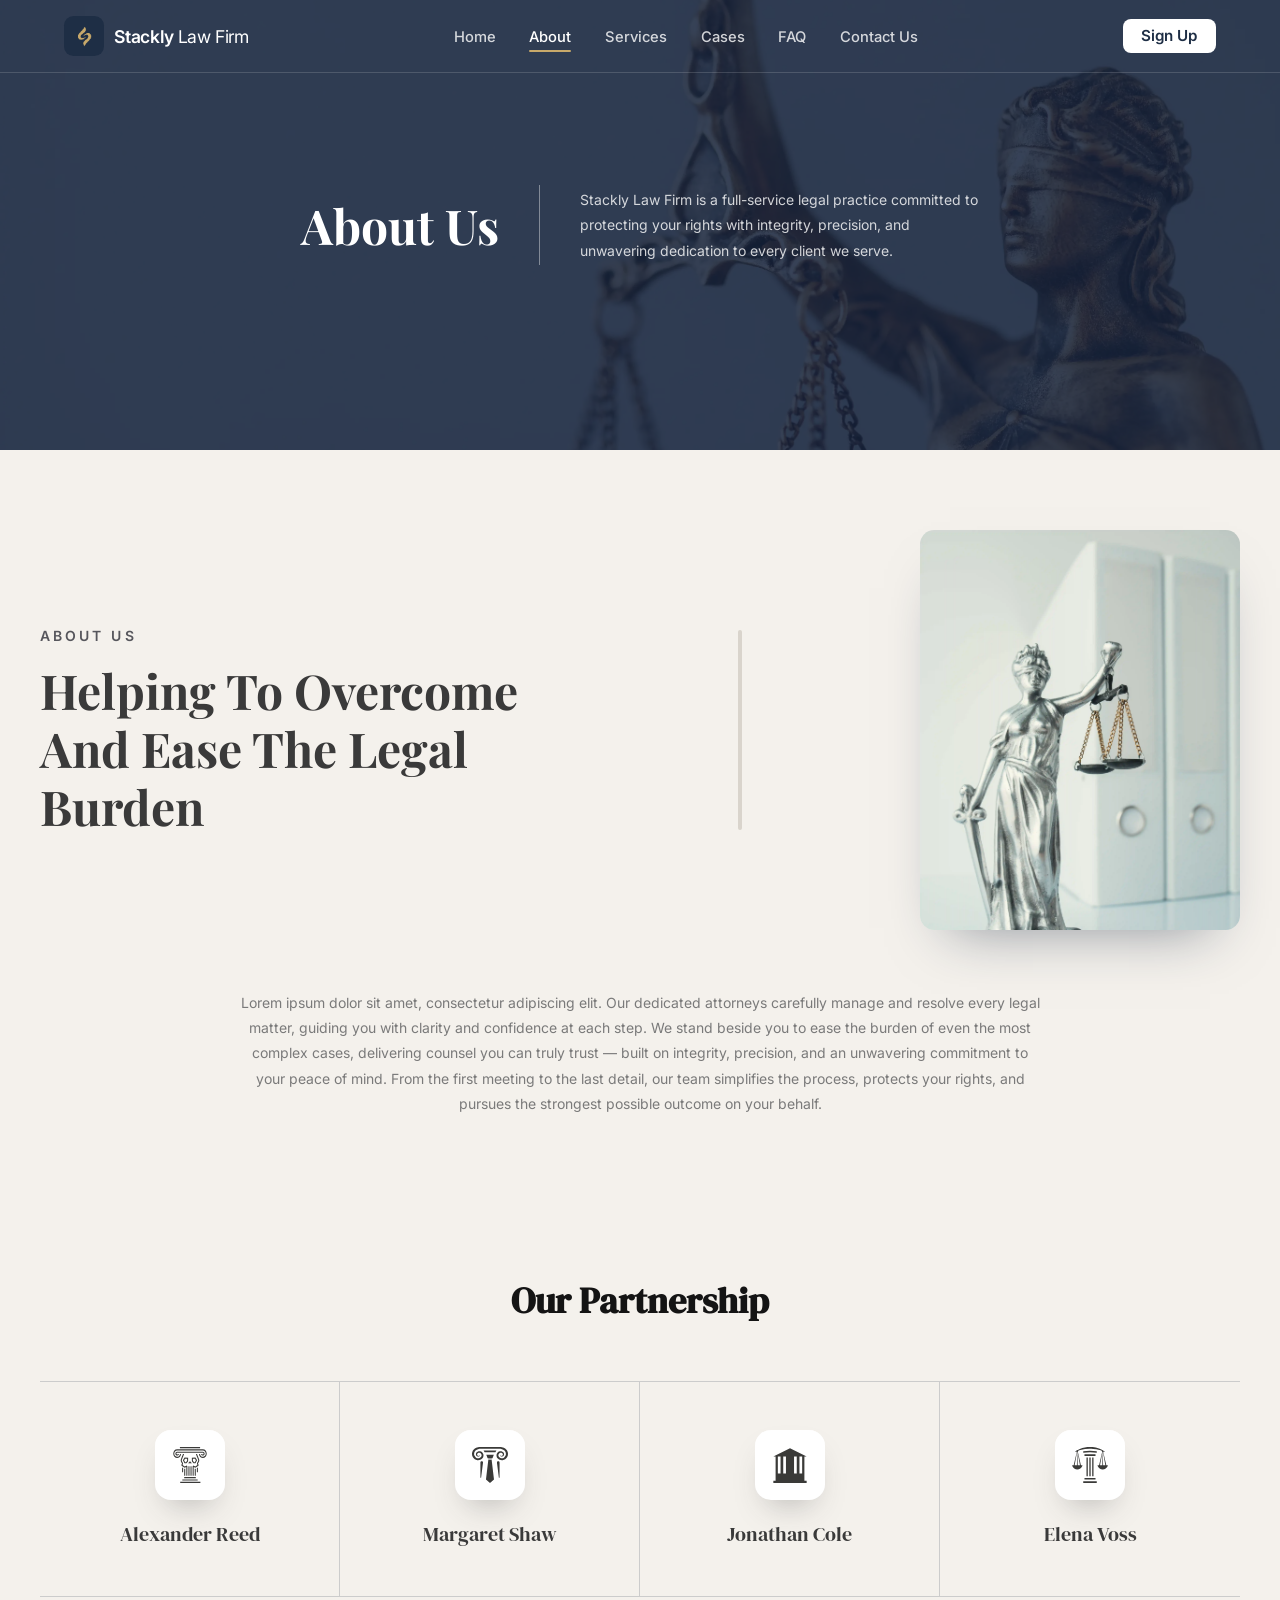
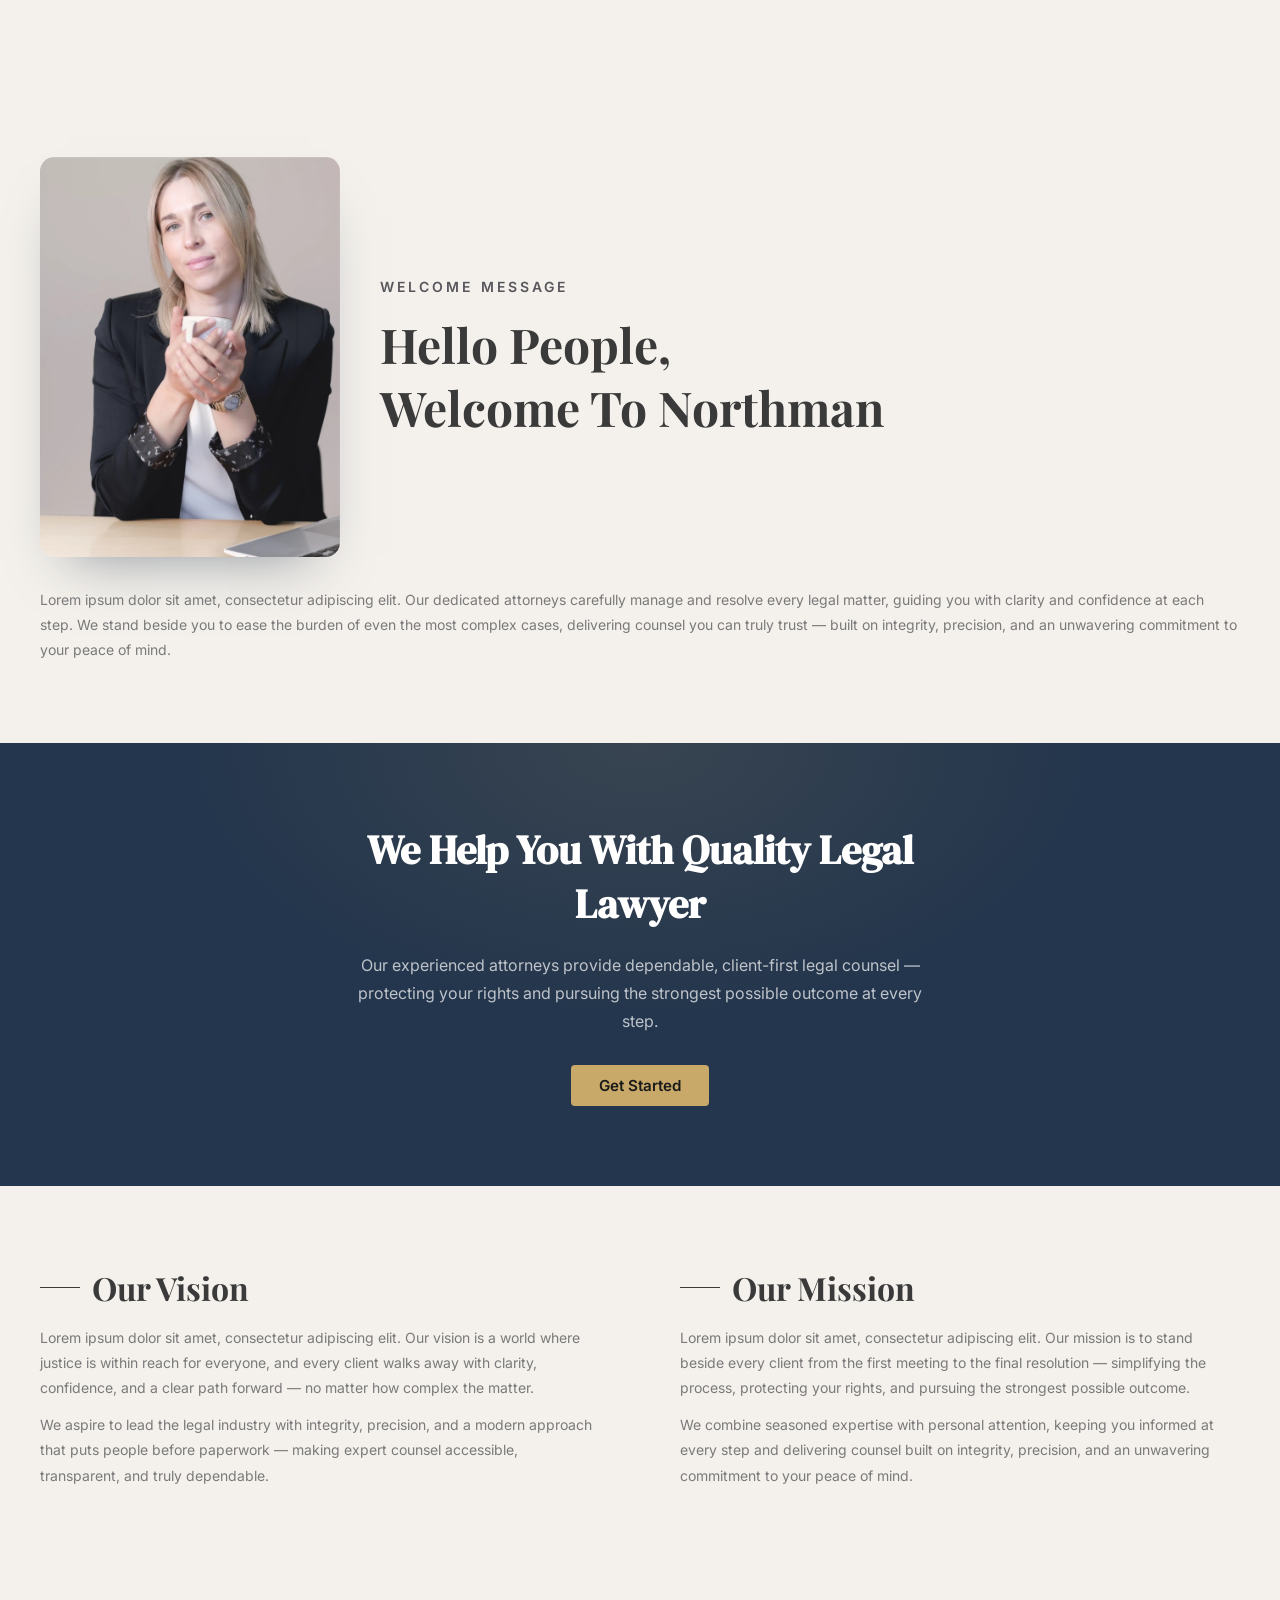
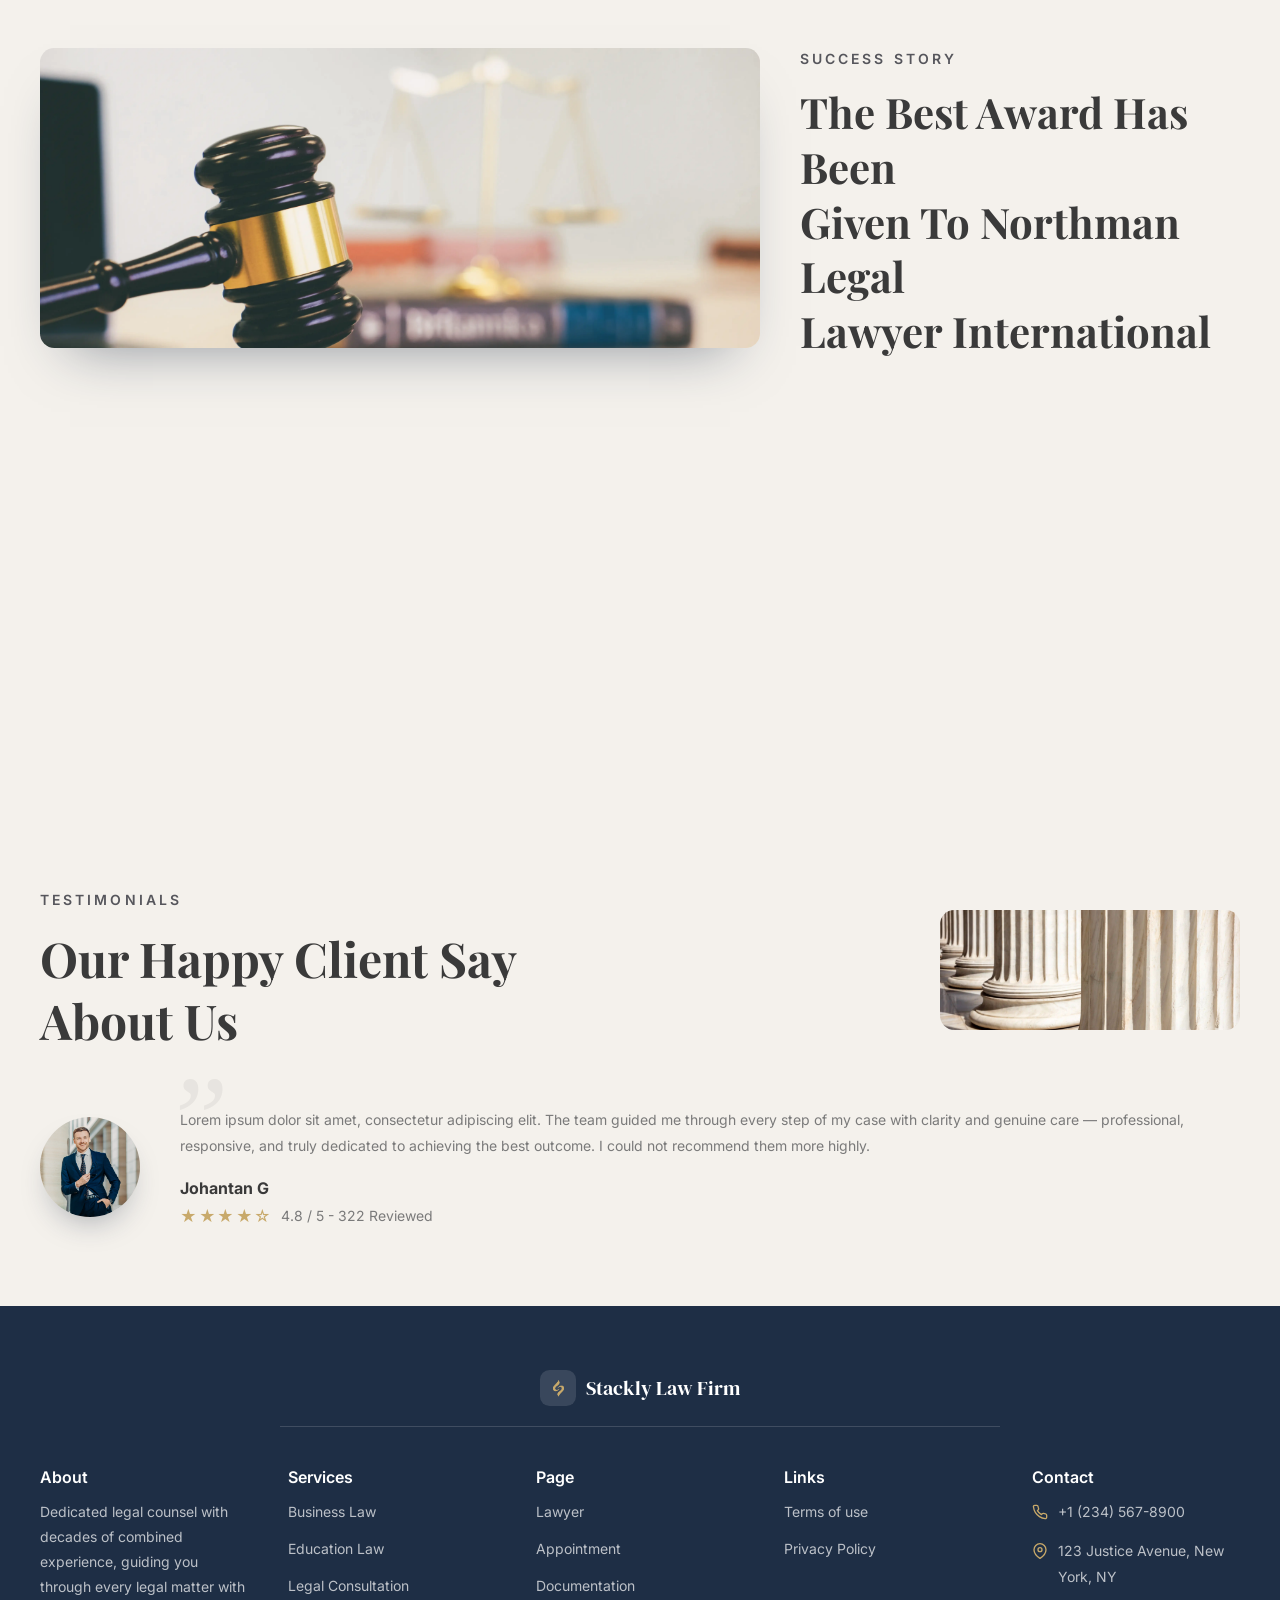
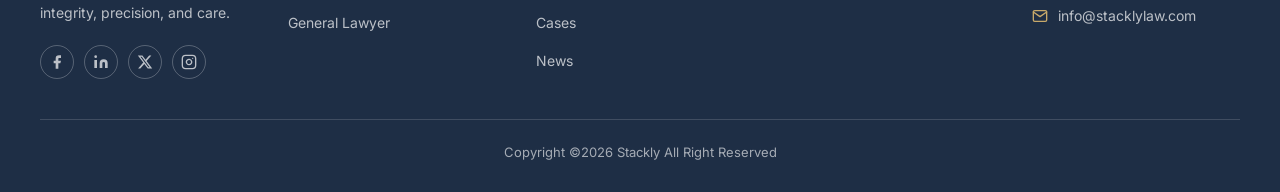
==== commit 648387d2: "Image conversion" ====
--- a/about.html
+++ b/about.html
@@ -164,7 +164,7 @@
 
           <figure class="about-page-image reveal">
             <img
-              src="images/home-about-img.jpg"
+              src="images/home-about-img.webp"
               alt="Lady Justice statue holding scales and a sword"
             />
           </figure>
@@ -243,7 +243,7 @@
         <div class="welcome-top">
           <figure class="welcome-image reveal">
             <img
-              src="images/about-welcome-img.jpg"
+              src="images/about-welcome-img.webp"
               alt="Lady Justice statue holding a set of scales and a sword"
             />
           </figure>
@@ -328,7 +328,7 @@
         <div class="success-top">
           <figure class="success-image reveal">
             <img
-              src="images/about-success.jpg"
+              src="images/about-success.webp"
               alt="Judge gravel memorial statue"
             />
           </figure>
@@ -362,7 +362,7 @@
 
           <figure class="success-portrait reveal">
             <img
-              src="images/about-success-2.jpg"
+              src="images/about-success-2.webp"
               alt="Lady Justice statue holding scales and a sword"
             />
           </figure>
@@ -382,7 +382,7 @@
 
           <figure class="testimonials-image reveal">
             <img
-              src="images/test-pillar.jpg"
+              src="images/test-pillar.webp"
               alt="Judge gravel memorial statue"
             />
           </figure>
@@ -391,7 +391,7 @@
         <div class="testimonial reveal">
           <figure class="testimonial-avatar">
             <img
-              src="images/test-person.jpg"
+              src="images/test-person.webp"
               alt="Johantan G portrait"
             />
           </figure>
--- a/styles.css
+++ b/styles.css
@@ -279,8 +279,8 @@
   width: 26px;
   height: 26px;
   background-color: var(--gold);
-  -webkit-mask: url("images/logo-icon.png") center / contain no-repeat;
-  mask: url("images/logo-icon.png") center / contain no-repeat;
+  -webkit-mask: url("images/logo-icon.webp") center / contain no-repeat;
+  mask: url("images/logo-icon.webp") center / contain no-repeat;
 }
 
 .brand-text {
@@ -2866,8 +2866,8 @@
   width: 22px;
   height: 22px;
   background-color: var(--gold);
-  -webkit-mask: url("images/logo-icon.png") center / contain no-repeat;
-  mask: url("images/logo-icon.png") center / contain no-repeat;
+  -webkit-mask: url("images/logo-icon.webp") center / contain no-repeat;
+  mask: url("images/logo-icon.webp") center / contain no-repeat;
 }
 
 .footer-divider {
@@ -3053,7 +3053,7 @@
   position: relative;
   width: 100%;
   height: 450px;
-  background-image: url("images/home-hero.jpg");
+  background-image: url("images/home-hero.webp");
   background-size: cover;
   background-position: center;
   background-repeat: no-repeat;
@@ -4941,7 +4941,7 @@
 
 .faq-hero {
   height: 560px;
-  background-image: url("images/home-hero.jpg");
+  background-image: url("images/home-hero.webp");
   background-size: cover;
   background-position: center right;
   background-repeat: no-repeat;
@@ -5448,7 +5448,7 @@
 .contact-hero {
   height: auto;
   padding: 130px 0 120px;
-  background-image: url("images/home-hero.jpg");
+  background-image: url("images/home-hero.webp");
   background-size: cover;
   background-position: center;
   background-repeat: no-repeat;
@@ -5459,7 +5459,7 @@
   content: "";
   position: absolute;
   inset: 0;
-  background-image: url("images/home-hero.jpg");
+  background-image: url("images/home-hero.webp");
   background-size: cover;
   background-position: center;
   background-repeat: no-repeat;
@@ -5885,7 +5885,7 @@
   min-height: 100vh;
   display: flex;
   padding: 48px clamp(24px, 5vw, 90px);
-  background: url("images/login-signup-bg.jpg") center / cover no-repeat fixed;
+  background: url("images/login-signup-bg.webp") center / cover no-repeat fixed;
   overflow: hidden;
 }
 
@@ -6495,7 +6495,7 @@
   align-items: center;
   justify-content: center;
   padding: 48px 24px;
-  background: url("images/login-signup-bg.jpg") center / cover no-repeat fixed;
+  background: url("images/login-signup-bg.webp") center / cover no-repeat fixed;
   overflow: hidden;
 }
 
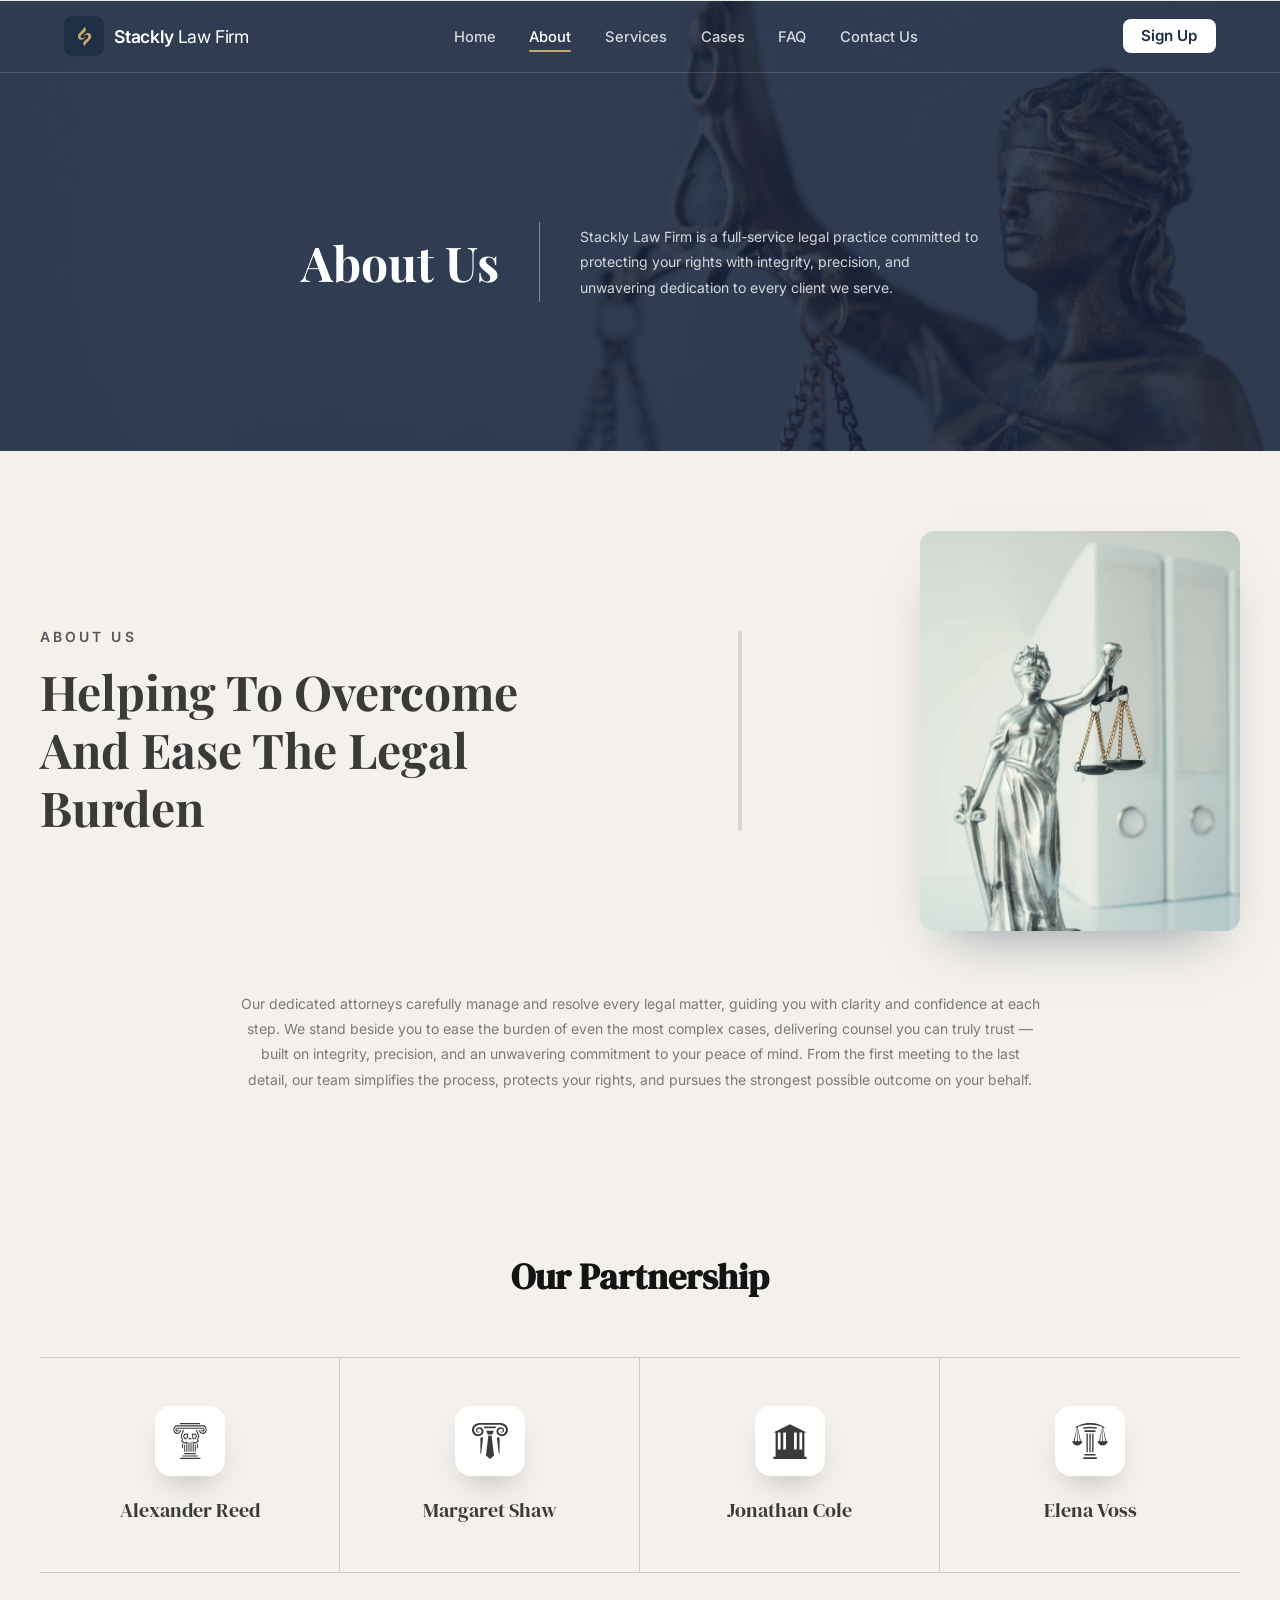
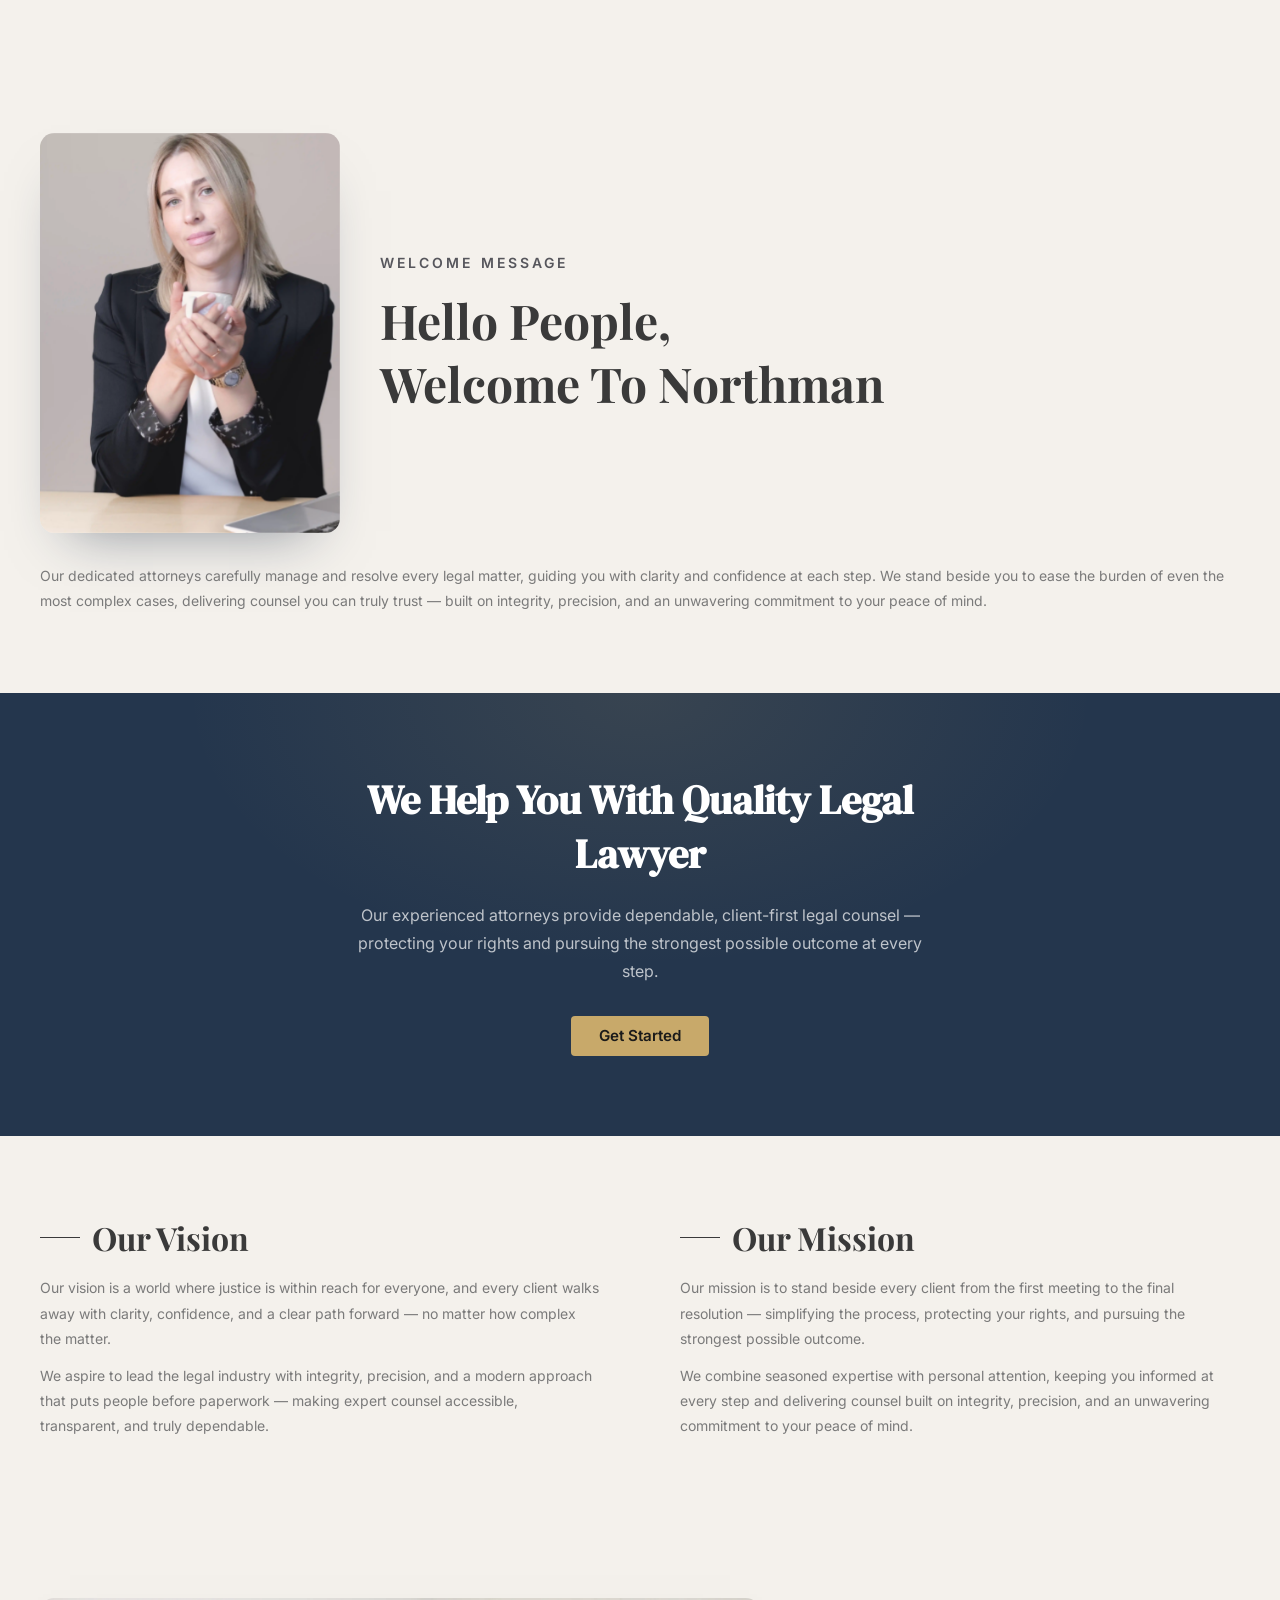
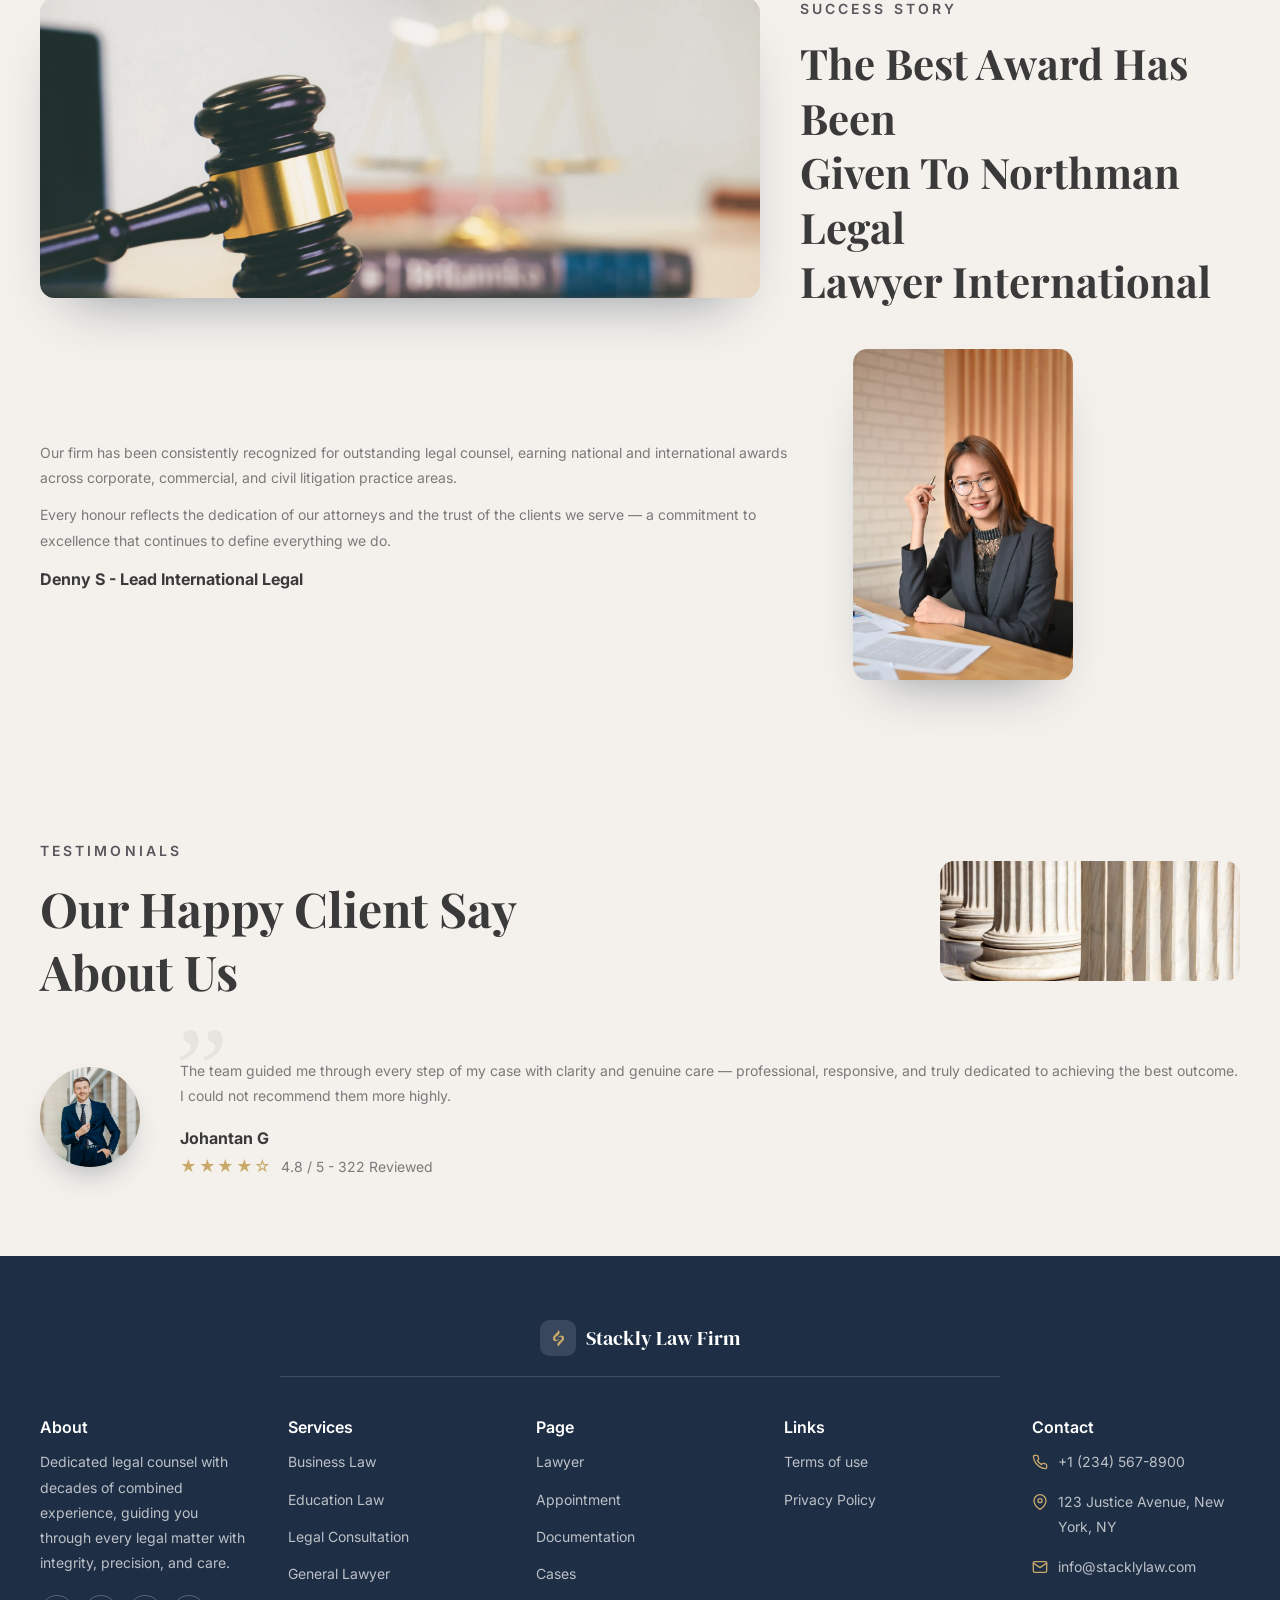
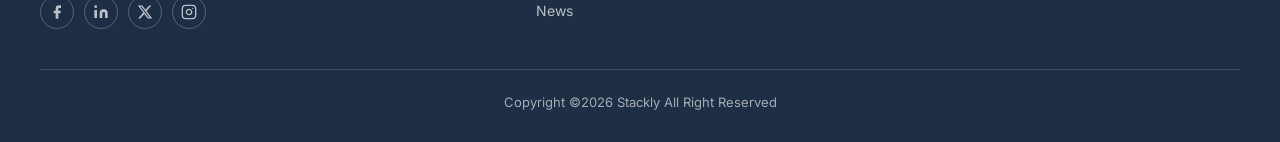
==== commit 4eabf752: "tester submission" ====
--- a/about.html
+++ b/about.html
@@ -16,9 +16,8 @@
     />
     <link rel="stylesheet" href="styles.css" />
   </head>
-  <body>
-    <section class="about-hero">
-      <header class="navbar about-nav" id="navbar">
+<body>
+    <header class="navbar about-nav" id="navbar">
         <nav class="nav-inner" aria-label="Main navigation">
           <a href="index.html" class="brand">
             <span class="brand-icon" aria-hidden="true">
@@ -60,6 +59,8 @@
           </div>
         </nav>
       </header>
+
+    <section class="about-hero">
 
       <!-- Premium Fullscreen Mobile Menu -->
       <div class="fs-menu" id="fullscreenMenu" aria-hidden="true" role="dialog" aria-label="Navigation menu">
@@ -170,10 +171,10 @@
           </figure>
         </div>
 
-        <p class="about-page-text reveal">
-          Lorem ipsum dolor sit amet, consectetur adipiscing elit. Our dedicated
-          attorneys carefully manage and resolve every legal matter, guiding you
-          with clarity and confidence at each step. We stand beside you to ease
+<p class="about-page-text reveal">
+          Our dedicated attorneys carefully manage and resolve every legal
+          matter, guiding you with clarity and confidence at each step. We
+          stand beside you to ease
           the burden of even the most complex cases, delivering counsel you can
           truly trust — built on integrity, precision, and an unwavering
           commitment to your peace of mind. From the first meeting to the last
@@ -257,12 +258,12 @@
         </div>
 
         <p class="welcome-text reveal">
-          Lorem ipsum dolor sit amet, consectetur adipiscing elit. Our dedicated
-          attorneys carefully manage and resolve every legal matter, guiding you
-          with clarity and confidence at each step. We stand beside you to ease
+          Our dedicated attorneys carefully manage and resolve every legal
+          matter, guiding you with clarity and confidence at each step. We
+          stand beside you to ease
           the burden of even the most complex cases, delivering counsel you can
           truly trust — built on integrity, precision, and an unwavering
-commitment to your peace of mind.
+          commitment to your peace of mind.
         </p>
       </div>
     </section>
@@ -289,7 +290,7 @@
               <h2 class="vision-title">Our Vision</h2>
             </div>
             <p class="vision-text">
-              Lorem ipsum dolor sit amet, consectetur adipiscing elit. Our
+              Our
               vision is a world where justice is within reach for everyone,
               and every client walks away with clarity, confidence, and a
               clear path forward — no matter how complex the matter.
@@ -307,7 +308,7 @@
               <h2 class="vision-title">Our Mission</h2>
             </div>
             <p class="vision-text">
-              Lorem ipsum dolor sit amet, consectetur adipiscing elit. Our
+              Our
               mission is to stand beside every client from the first meeting
               to the final resolution — simplifying the process, protecting
               your rights, and pursuing the strongest possible outcome.
@@ -345,7 +346,7 @@
         <div class="success-bottom">
           <div class="success-text">
             <p class="success-para reveal">
-              Lorem ipsum dolor sit amet, consectetur adipiscing elit. Our firm
+              Our firm
               has been consistently recognized for outstanding legal counsel,
               earning national and international awards across corporate,
               commercial, and civil litigation practice areas.
@@ -399,7 +400,7 @@
           <div class="testimonial-content">
             <span class="testimonial-quote" aria-hidden="true">&rdquo;</span>
             <p class="testimonial-text">
-              Lorem ipsum dolor sit amet, consectetur adipiscing elit. The team
+              The team
               guided me through every step of my case with clarity and genuine
               care — professional, responsive, and truly dedicated to achieving
               the best outcome. I could not recommend them more highly.
--- a/styles.css
+++ b/styles.css
@@ -3053,6 +3053,8 @@
   position: relative;
   width: 100%;
   height: 450px;
+  margin-top: calc(-1 * var(--nav-h));
+  padding-top: var(--nav-h);
   background-image: url("images/home-hero.webp");
   background-size: cover;
   background-position: center;
@@ -3070,16 +3072,18 @@
 
 /* Dark transparent navbar overlaying the hero */
 .about-nav {
-  position: absolute;
+  position: sticky;
   top: 0;
-  left: 0;
-  right: 0;
-  z-index: 20;
+  z-index: 100;
   background: transparent;
   -webkit-backdrop-filter: none;
   backdrop-filter: none;
   border-bottom: 1px solid rgba(255, 255, 255, 0.15);
   animation: none;
+  transition:
+    background 0.4s var(--ease-premium),
+    border-color 0.4s var(--ease-premium),
+    box-shadow 0.4s var(--ease-premium);
 }
 
 .about-nav .brand-text,
@@ -4155,14 +4159,28 @@
    ============================================================ */
 
 .process {
-  background: #f5f5f0;
-  padding: 5rem 1.5rem;
+  position: relative;
+  background:
+    radial-gradient(1200px 500px at 50% -10%, rgba(200, 169, 106, 0.16), transparent 62%),
+    linear-gradient(180deg, #faf9f5, #f4f1eb);
+  padding: 6rem 1.5rem;
   overflow: hidden;
+}
+
+/* subtle legal dot texture */
+.process::before {
+  content: "";
+  position: absolute;
+  inset: 0;
+  background-image: radial-gradient(rgba(30, 46, 69, 0.055) 1px, transparent 1.4px);
+  background-size: 26px 26px;
+  pointer-events: none;
 }
 
 .process-container {
   max-width: 1200px;
   margin: 0 auto;
+  position: relative;
 }
 
 .process-header {
@@ -4174,26 +4192,27 @@
 
 .process-title {
   font-family: "Playfair Display", Georgia, "Times New Roman", serif;
-  font-size: clamp(2.25rem, 3.5vw, 2.75rem);
+  font-size: clamp(2.25rem, 3.5vw, 2.9rem);
   font-weight: 700;
-  line-height: 1.3;
-  color: #3a3a3a;
-  max-width: 420px;
+  line-height: 1.25;
+  letter-spacing: -0.01em;
+  color: var(--navy);
+  max-width: 460px;
 }
 
 .process-desc {
-  font-size: 0.875rem;
-  line-height: 1.8;
-  color: #7a7a7a;
+  font-size: 0.9rem;
+  line-height: 1.7;
+  color: var(--muted);
   text-align: right;
-  max-width: 360px;
+  max-width: 340px;
 }
 
 .process-flow {
   position: relative;
-  max-width: 880px;
+  max-width: 900px;
   height: 560px;
-  margin: 6rem auto 0;
+  margin: 5.5rem auto 0;
 }
 
 .process-step {
@@ -4202,6 +4221,7 @@
   flex-direction: column;
   align-items: center;
   gap: 1.25rem;
+  z-index: 2;
 }
 
 .process-step--1 {
@@ -4216,7 +4236,7 @@
 
 .process-step--3 {
   bottom: 0;
-  left: 16%;
+  left: 18%;
 }
 
 .process-step--4 {
@@ -4225,60 +4245,125 @@
 }
 
 .process-card {
+  position: relative;
   width: 150px;
   height: 150px;
-  background: #1e2e45;
-  border-radius: 0;
+  border-radius: 20px;
+  background: linear-gradient(180deg, #ffffff 0%, #faf8f3 100%);
+  border: 1px solid rgba(200, 169, 106, 0.4);
+  box-shadow: 0 14px 34px -16px rgba(30, 46, 69, 0.25);
   display: flex;
   align-items: center;
   justify-content: center;
   transition:
-    transform 0.3s ease,
-    box-shadow 0.3s ease;
-}
-
-.process-card:hover {
-  transform: scale(1.03);
-  box-shadow: 0 24px 48px -20px rgba(30, 46, 69, 0.5);
+    transform 0.4s var(--ease-premium),
+    box-shadow 0.4s var(--ease-premium),
+    border-color 0.4s var(--ease-premium);
+}
+
+/* soft glow ring behind card on hover */
+.process-card::after {
+  content: "";
+  position: absolute;
+  inset: -10px;
+  border-radius: 26px;
+  background: radial-gradient(60% 60% at 50% 100%, rgba(200, 169, 106, 0.42), transparent 70%);
+  opacity: 0;
+  transition: opacity 0.4s var(--ease-premium);
+  z-index: -1;
+}
+
+.process-num {
+  position: absolute;
+  top: 10px;
+  left: 15px;
+  font-family: var(--font-serif);
+  font-size: 1.05rem;
+  line-height: 1;
+  color: rgba(30, 46, 69, 0.18);
+  pointer-events: none;
 }
 
 .process-card svg {
-  width: 48px;
-  height: 48px;
-  display: block;
+  width: 72px;
+  height: 72px;
+  color: var(--navy);
+  transition:
+    transform 0.4s var(--ease-premium),
+    color 0.4s var(--ease-premium),
+    filter 0.4s var(--ease-premium);
+}
+
+.process-step:hover .process-card {
+  transform: translateY(-6px) scale(1.05);
+  border-color: rgba(200, 169, 106, 0.85);
+  box-shadow:
+    0 26px 55px -18px rgba(200, 169, 106, 0.5),
+    0 10px 24px -12px rgba(30, 46, 69, 0.2);
+}
+
+.process-step:hover .process-card::after {
+  opacity: 1;
+}
+
+.process-step:hover .process-card svg {
+  transform: scale(1.12) rotate(-3deg);
+  color: var(--gold);
+  filter: drop-shadow(0 8px 14px rgba(200, 169, 106, 0.45));
 }
 
 .process-label {
   font-family: var(--font-serif);
-  font-size: 1.125rem;
-  color: #3a3a3a;
+  font-size: 1.1rem;
+  line-height: 1.25;
+  letter-spacing: 0.01em;
+  color: var(--navy);
   text-align: center;
 }
 
+/* curved connectors (drawn on scroll) */
 .process-connector {
   position: absolute;
   pointer-events: none;
+  z-index: 1;
 }
 
 .process-connector--top {
-  top: -70px;
-  left: 75px;
-  width: 730px;
-  height: 85px;
+  top: 60px;
+  left: 160px;
+  width: 580px;
+  height: 90px;
 }
 
 .process-connector--right {
   top: 150px;
-  left: 790px;
-  width: 120px;
-  height: 260px;
+  right: 150px;
+  width: 620px;
+  height: 250px;
 }
 
 .process-connector--bottom {
-  bottom: -45px;
-  left: 216px;
-  width: 589px;
-  height: 100px;
+  bottom: 55px;
+  left: 172px;
+  width: 580px;
+  height: 90px;
+}
+
+.process-connector path {
+  stroke: var(--gold);
+  stroke-width: 2;
+  stroke-linecap: round;
+  stroke-dasharray: 0.02 0.045;
+  stroke-dashoffset: 1;
+  opacity: 0;
+  transition:
+    stroke-dashoffset 1.9s var(--ease-premium) 0.25s,
+    opacity 0.6s var(--ease-premium) 0.15s;
+}
+
+.process-flow.is-drawn .process-connector path {
+  opacity: 1;
+  stroke-dashoffset: 0;
 }
 
 /* stagger reveals */
@@ -4312,7 +4397,7 @@
     height: auto;
     display: grid;
     grid-template-columns: 1fr 1fr;
-    gap: 3rem 2rem;
+    gap: 3.5rem 2rem;
     justify-items: center;
     max-width: 560px;
     margin-top: 4.5rem;
@@ -4327,7 +4412,7 @@
   }
 }
 
-/* Mobile — stack vertically, centered */
+/* Mobile — stack vertically with dashed rail */
 @media (max-width: 640px) {
   .process {
     padding: 4rem 1.5rem;
@@ -4337,6 +4422,7 @@
     flex-direction: column;
     align-items: center;
     text-align: center;
+    gap: 1rem;
   }
 
   .process-desc {
@@ -4344,14 +4430,26 @@
   }
 
   .process-title {
-    font-size: 1.875rem;
+    font-size: 1.9rem;
   }
 
   .process-flow {
     display: flex;
     flex-direction: column;
     align-items: center;
-    gap: 2.5rem;
+    gap: 3rem;
+    max-width: 320px;
+  }
+
+  .process-flow::before {
+    content: "";
+    position: absolute;
+    top: 70px;
+    bottom: 70px;
+    left: 50%;
+    width: 0;
+    border-left: 2px dashed rgba(200, 169, 106, 0.6);
+    z-index: 0;
   }
 }
 
@@ -6630,3 +6728,69 @@
     padding: 14px 24px;
   }
 }
+
+/* ============================================================
+   Sticky subpage navbar — scrolled state
+   ============================================================ */
+
+.about-nav.scrolled {
+  background: rgba(250, 249, 247, 0.92);
+  -webkit-backdrop-filter: blur(14px);
+  backdrop-filter: blur(14px);
+  border-bottom: 1px solid var(--cream-dark);
+  box-shadow:
+    0 1px 0 rgba(11, 31, 58, 0.04),
+    0 18px 40px -24px rgba(11, 31, 58, 0.28);
+}
+
+.about-nav.scrolled .brand-text,
+.about-nav.scrolled .brand-text-light {
+  color: var(--navy);
+}
+
+.about-nav.scrolled .nav-link {
+  color: rgba(30, 46, 69, 0.85);
+}
+
+.about-nav.scrolled .nav-link:hover,
+.about-nav.scrolled .nav-link.is-active {
+  color: var(--navy);
+}
+
+.about-nav.scrolled .nav-toggle {
+  border-color: rgba(30, 46, 69, 0.25);
+}
+
+.about-nav.scrolled .nav-toggle span {
+  background: var(--navy);
+}
+
+.about-nav.scrolled .about-nav-btn {
+  background: var(--navy);
+  color: #fff;
+  border-color: var(--navy);
+}
+
+.about-nav.scrolled .about-nav-btn:hover {
+  background: var(--navy-dark);
+  color: #fff;
+}
+
+/* Contact hero has taller built-in top padding — keep content in place
+   while the sticky navbar is pulled up over the hero image. */
+.contact-hero {
+  margin-top: calc(-1 * var(--nav-h));
+  padding-top: calc(130px + var(--nav-h));
+}
+
+@media (max-width: 991px) {
+  .contact-hero {
+    padding-top: calc(130px + var(--nav-h));
+  }
+}
+
+@media (max-width: 640px) {
+  .contact-hero {
+    padding-top: calc(120px + var(--nav-h));
+  }
+}
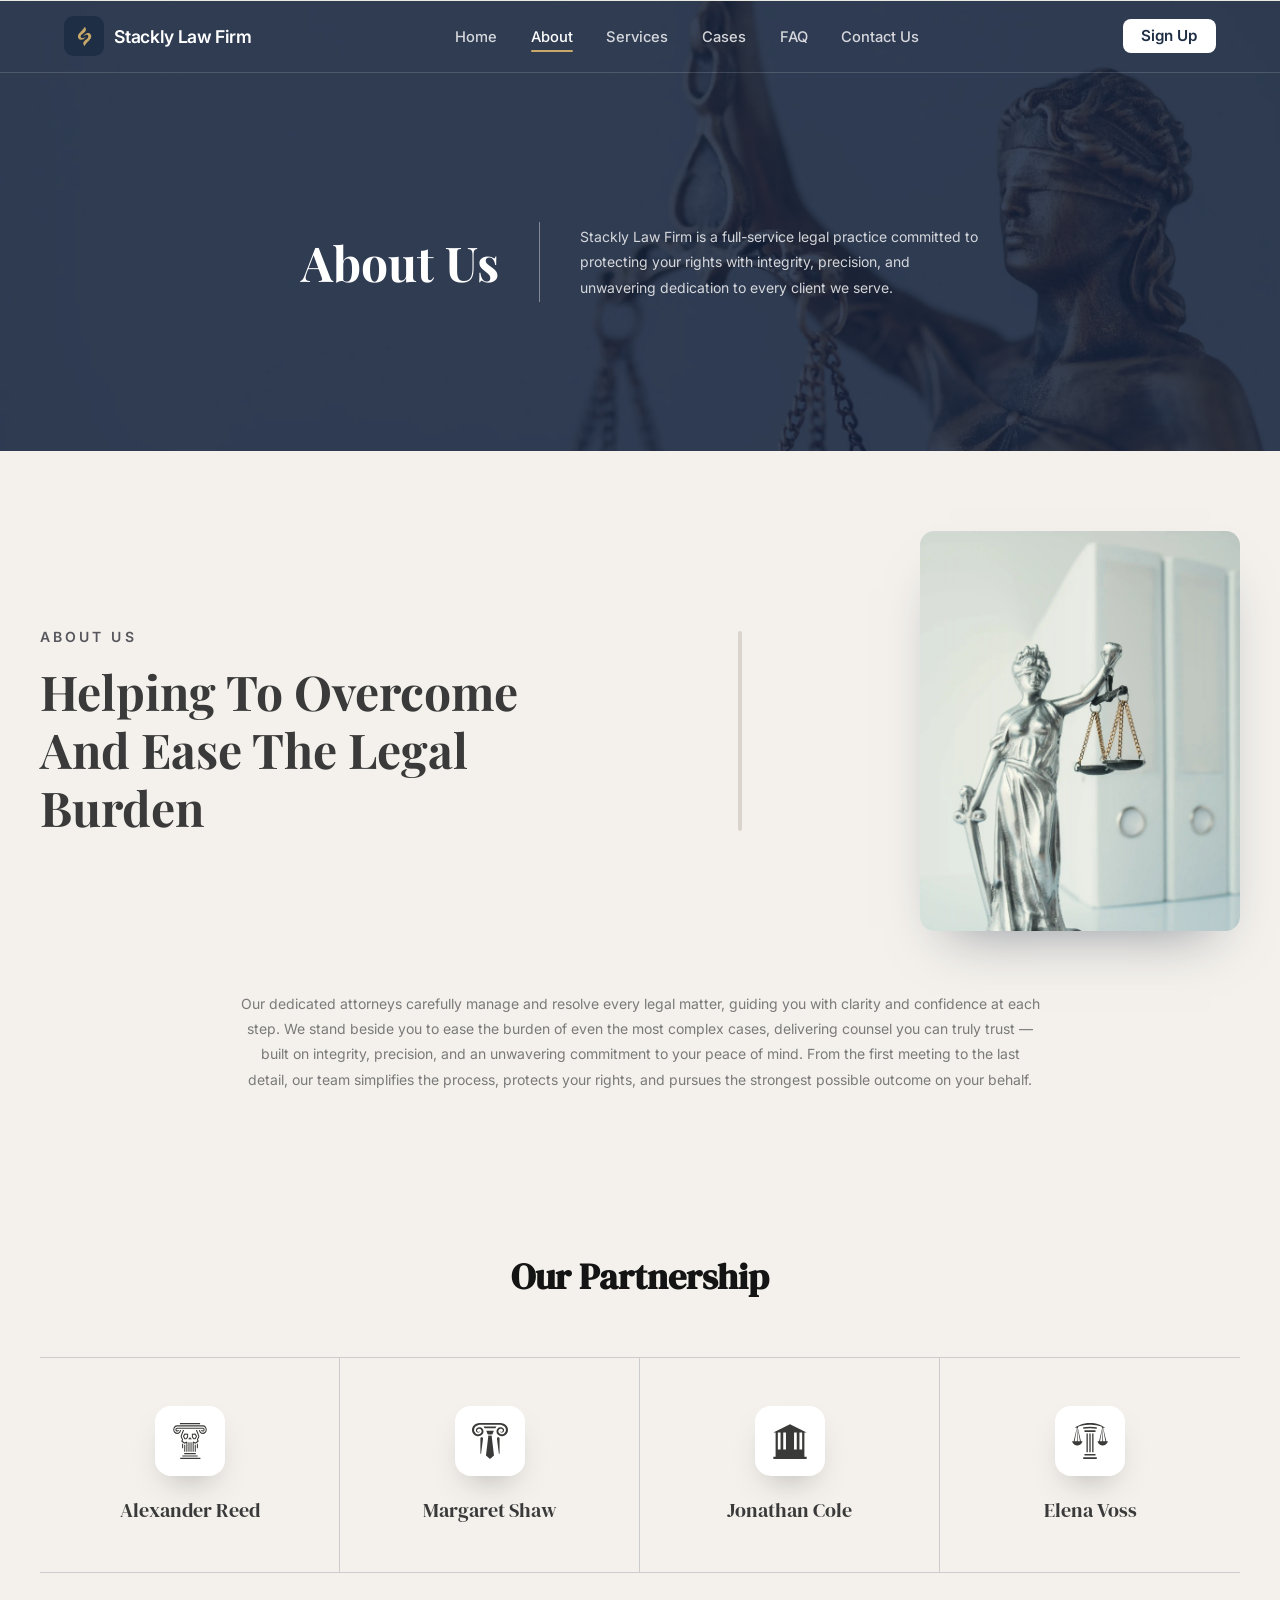
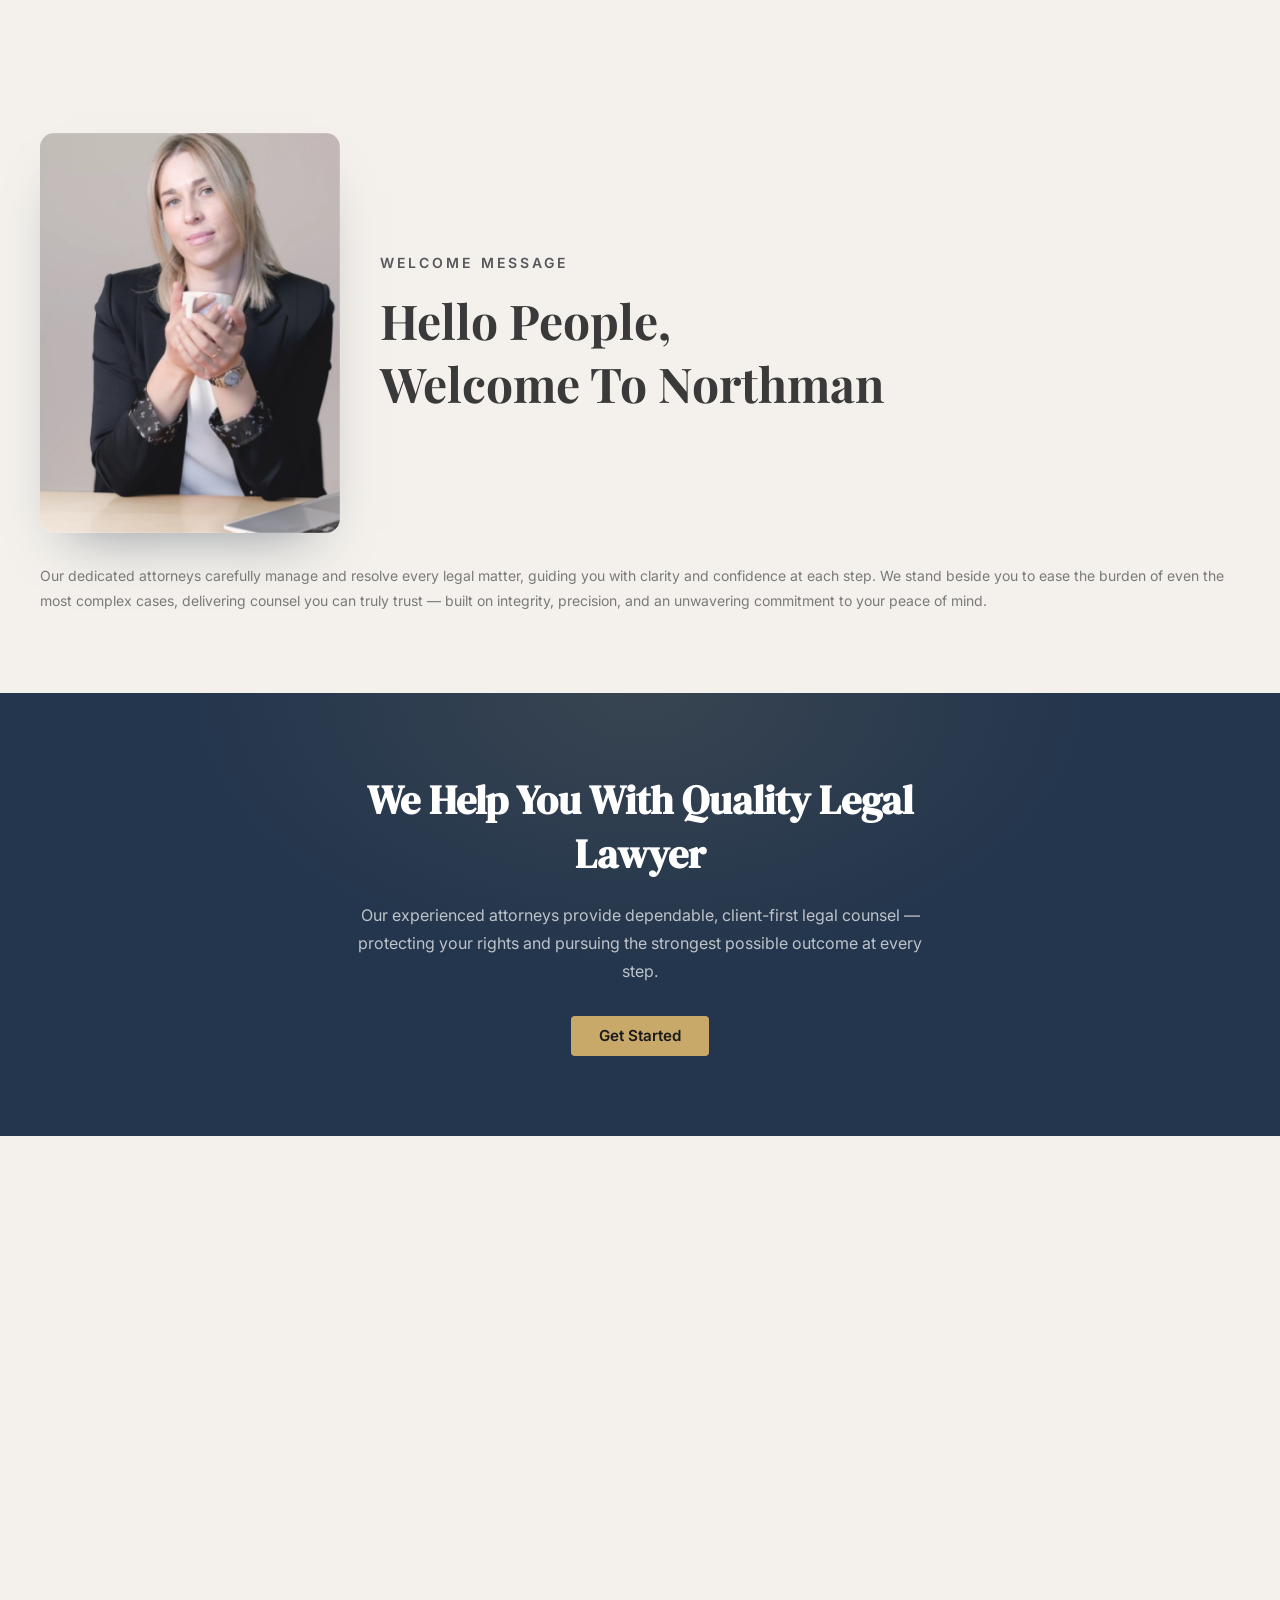
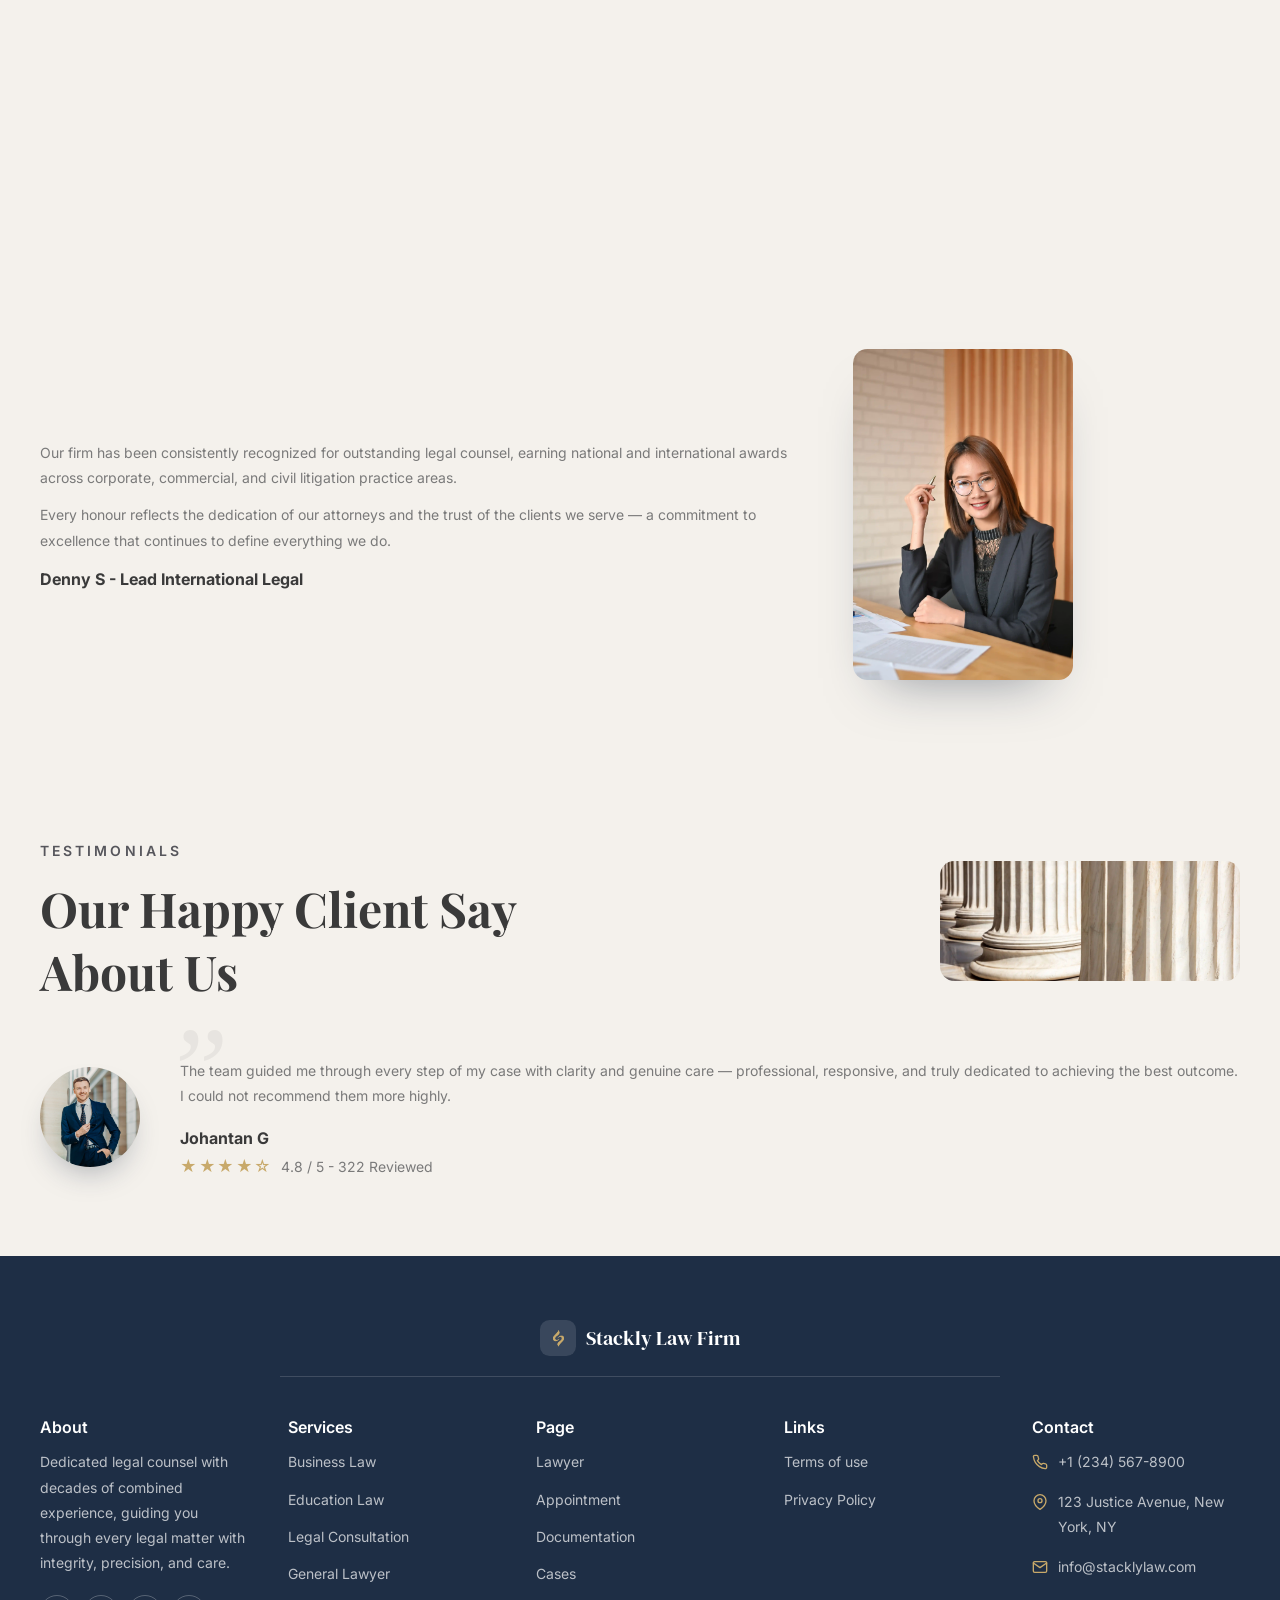
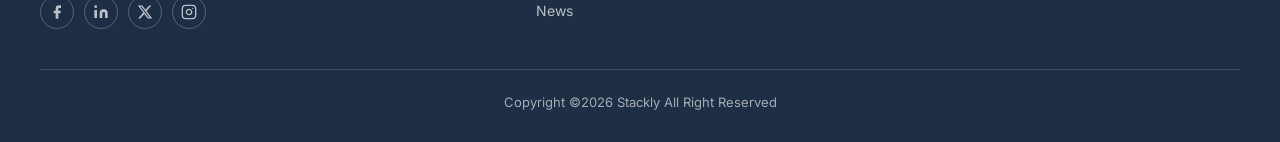
==== commit 71366a7d: "replace get consultation button" ====
--- a/about.html
+++ b/about.html
@@ -93,8 +93,8 @@
           </nav>
 
           <div class="fs-menu__bottom">
-            <a href="contact.html" class="fs-menu__cta">
-              <span class="fs-menu__cta-text">Get Consultation</span>
+            <a href="signup.html" class="fs-menu__cta">
+              <span class="fs-menu__cta-text">Sign Up</span>
               <svg viewBox="0 0 24 24" fill="none" stroke="currentColor" stroke-width="2" stroke-linecap="round" stroke-linejoin="round" aria-hidden="true">
                 <line x1="4" y1="12" x2="20" y2="12"/>
                 <polyline points="13 5 20 12 13 19"/>
--- a/styles.css
+++ b/styles.css
@@ -291,7 +291,7 @@
 }
 
 .brand-text-light {
-  font-weight: 400;
+  font-weight: 600;
   color: var(--navy);
 }
 
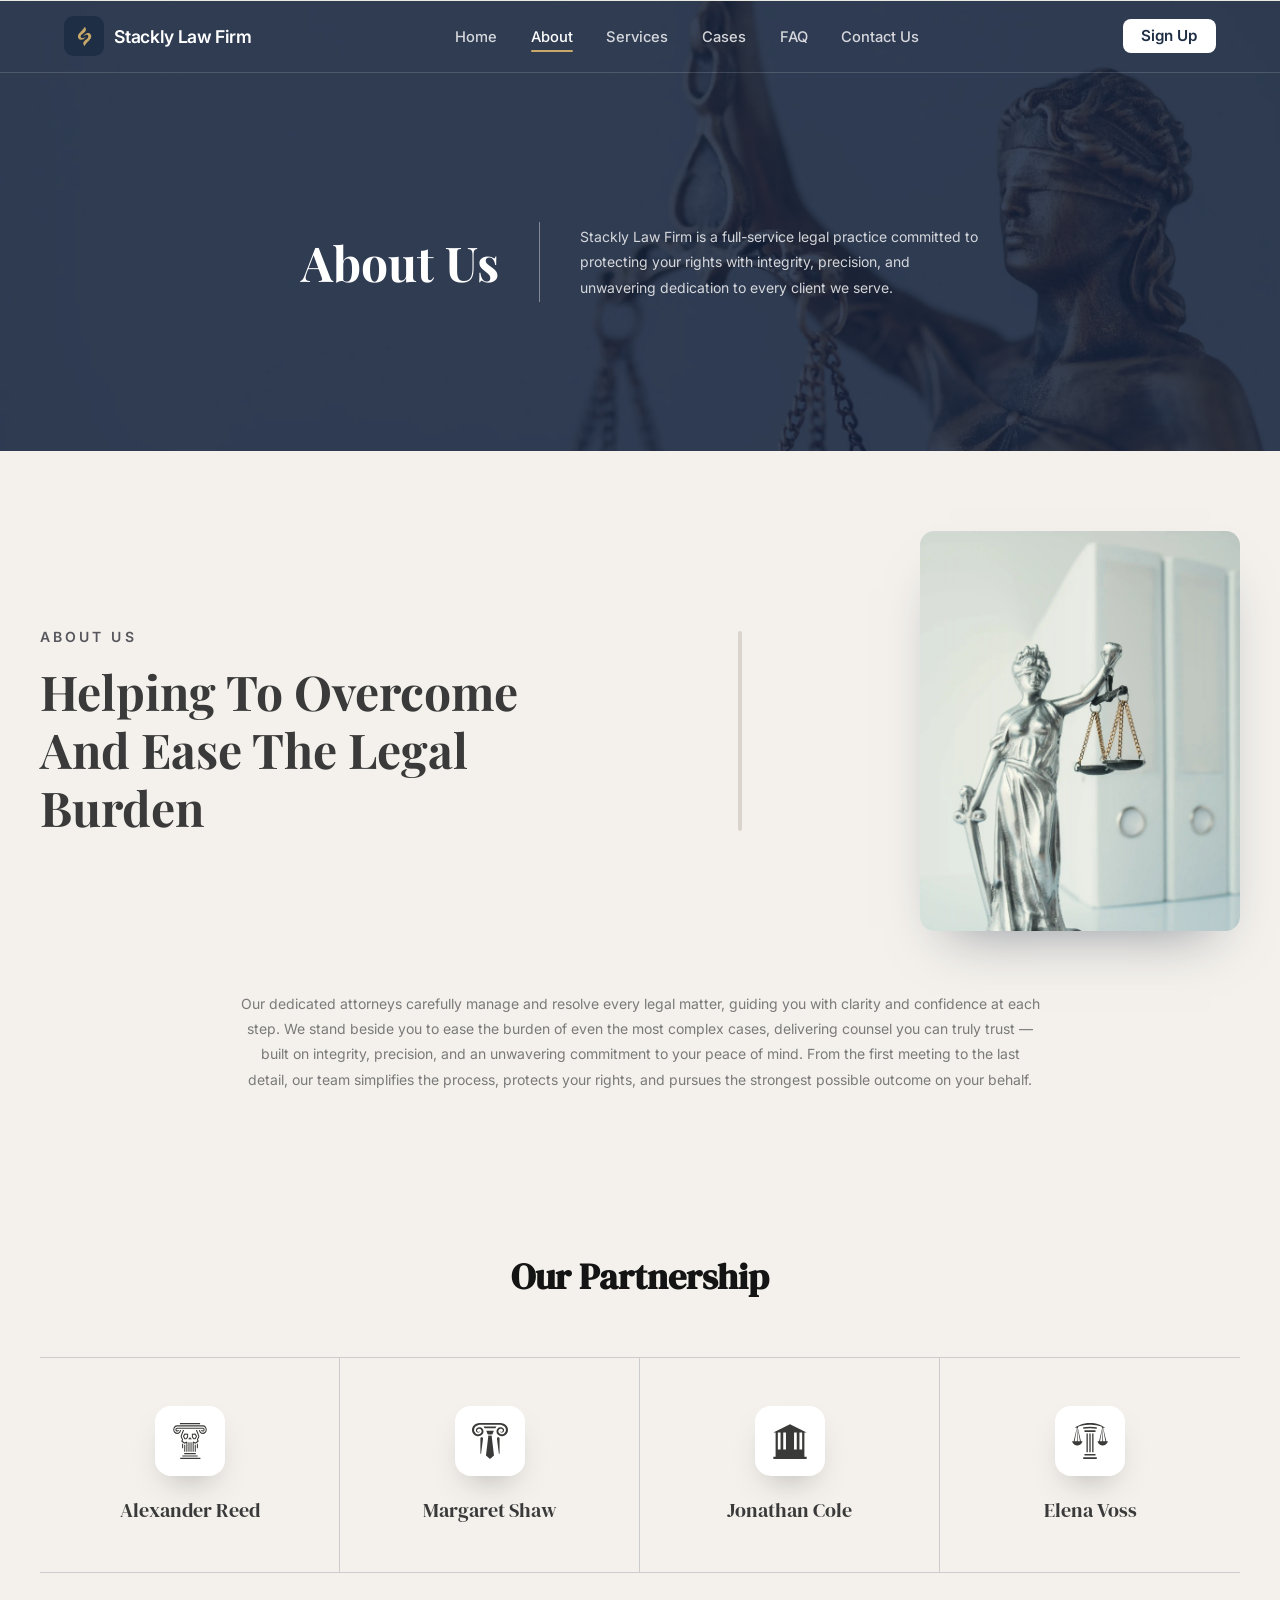
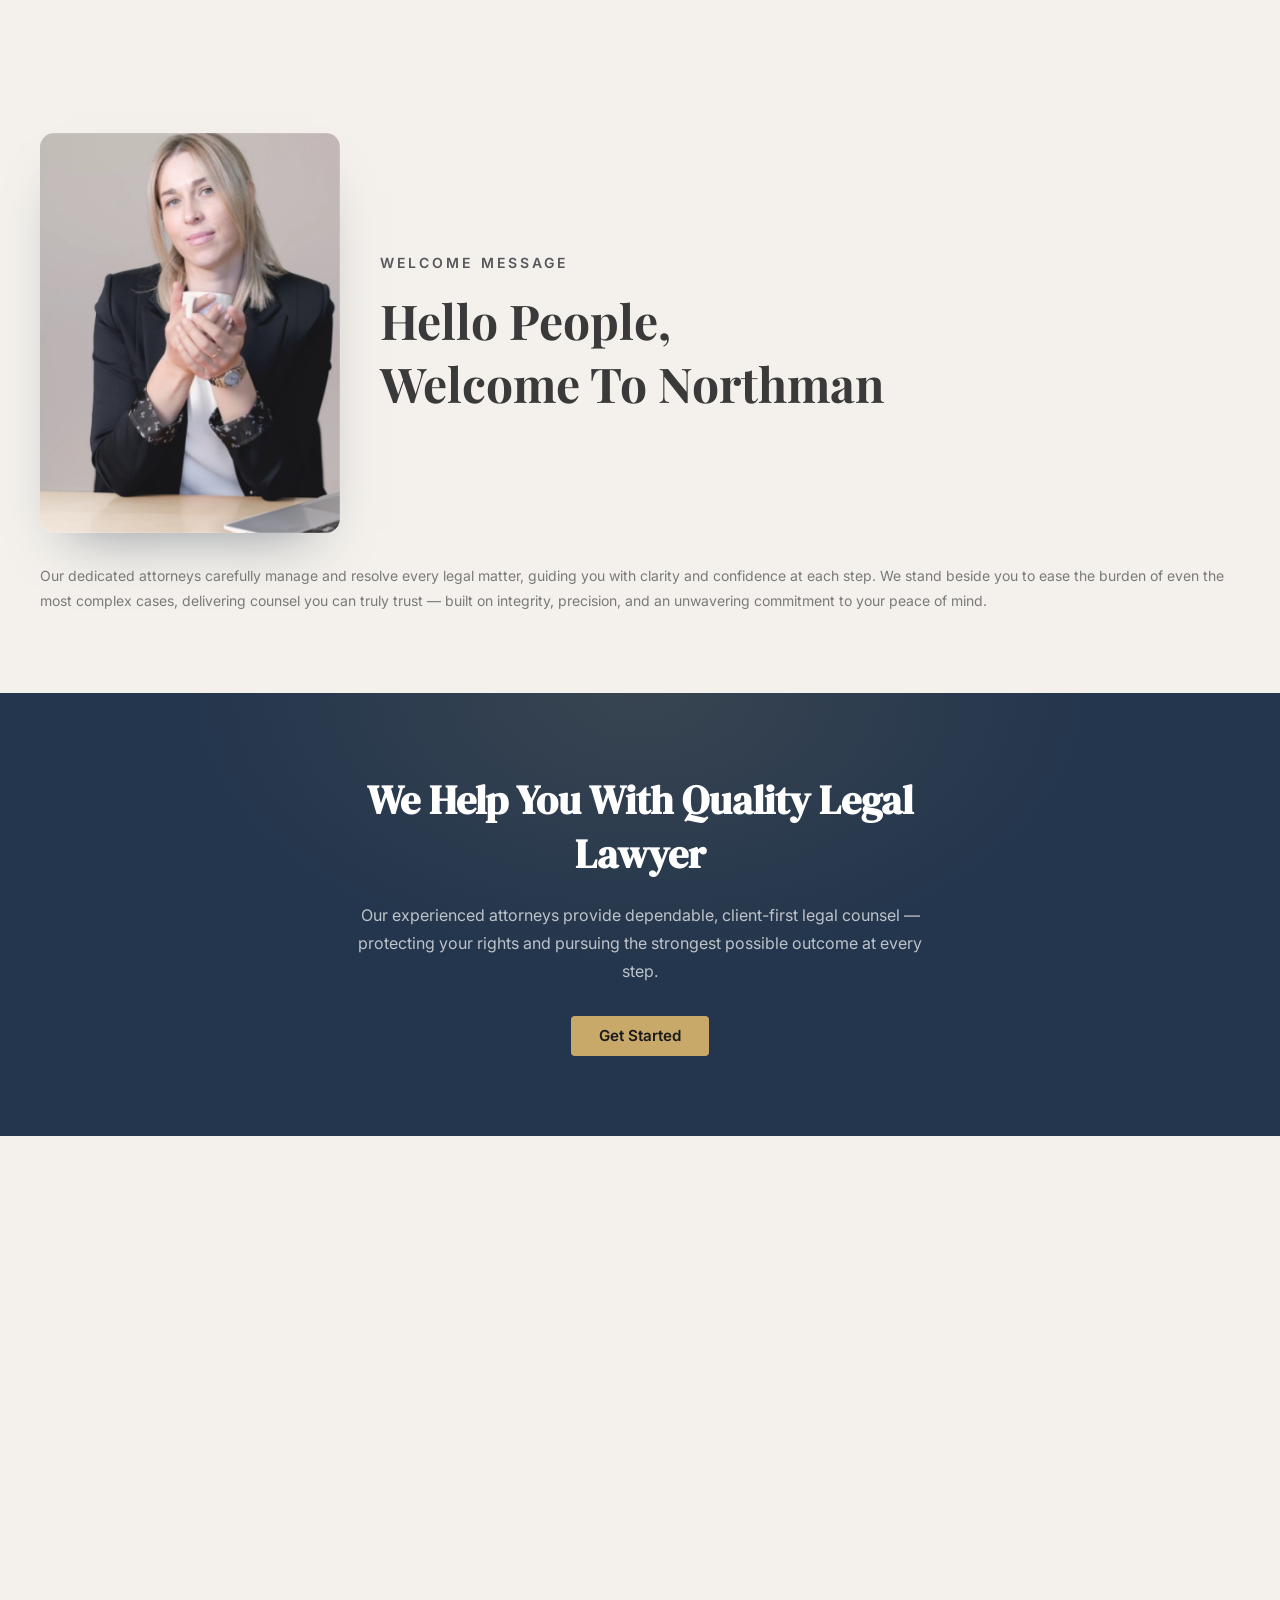
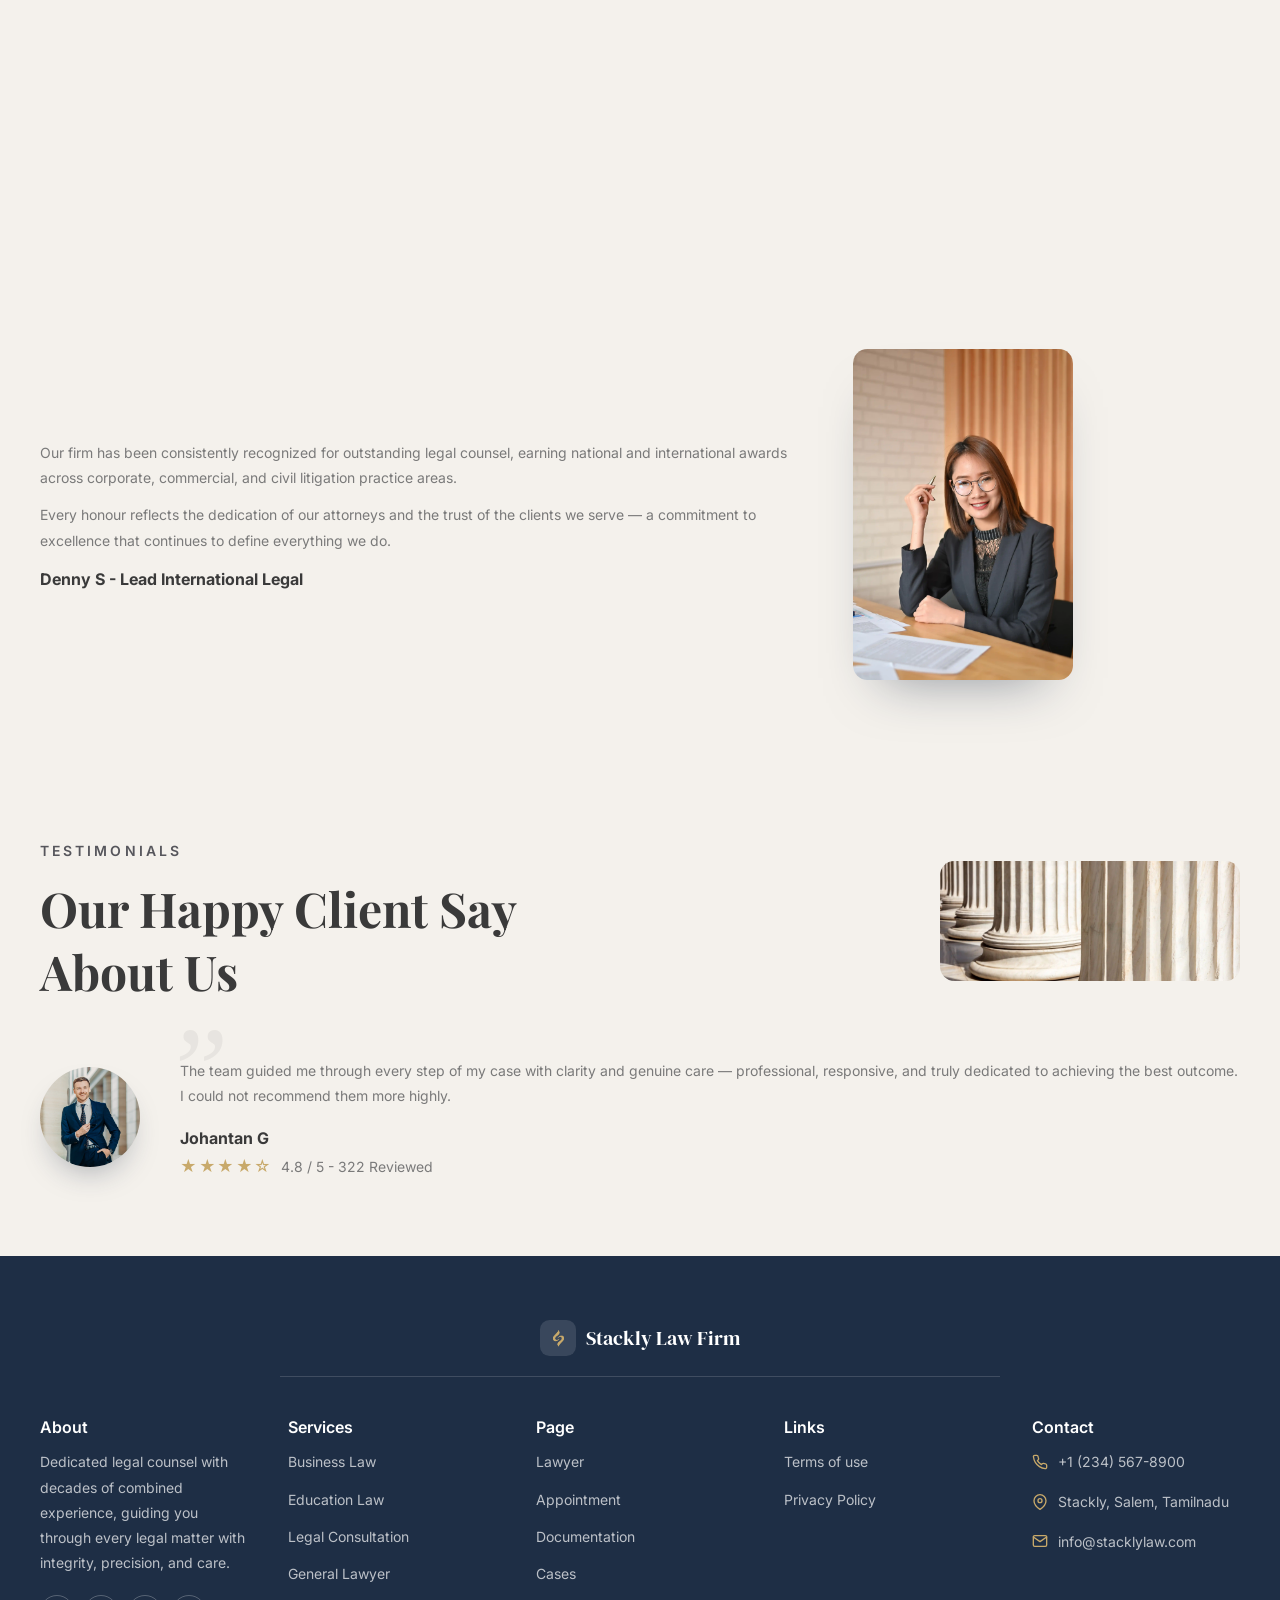
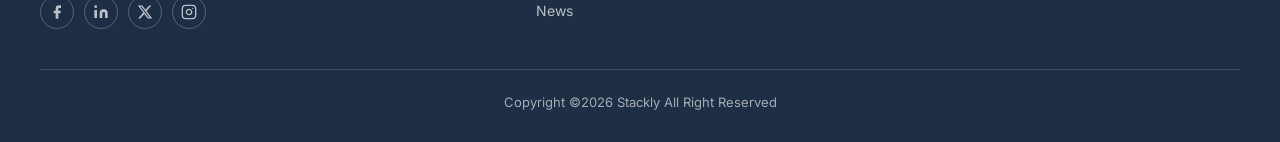
==== commit 9757b440: "Final Fix" ====
--- a/about.html
+++ b/about.html
@@ -518,7 +518,7 @@
                   <path d="M21 10c0 7-9 13-9 13s-9-6-9-13a9 9 0 0 1 18 0z" />
                   <circle cx="12" cy="10" r="3" />
                 </svg>
-                <a href="404.html" class="footer-link">123 Justice Avenue, New York, NY</a>
+                <a href="404.html" class="footer-link">Stackly, Salem, Tamilnadu</a>
               </li>
               <li class="footer-contact-item">
                 <svg viewBox="0 0 24 24" fill="none" stroke="currentColor" stroke-width="2" stroke-linecap="round" stroke-linejoin="round" aria-hidden="true">
--- a/styles.css
+++ b/styles.css
@@ -5838,7 +5838,6 @@
   background: #ffffff;
   padding: 30px 24px;
   width: 100%;
-  margin-top: 80px;
   border-top: 1px solid rgba(30, 46, 69, 0.12);
 }
 
@@ -5921,7 +5920,6 @@
 @media (max-width: 991px) {
   .contact-info-strip {
     padding: 30px 24px;
-    margin-top: 60px;
   }
 
   .contact-info-strip-grid {
@@ -5950,7 +5948,6 @@
 @media (max-width: 640px) {
   .contact-info-strip {
     padding: 30px 20px;
-    margin-top: 48px;
   }
 
   .contact-info-strip-grid {
